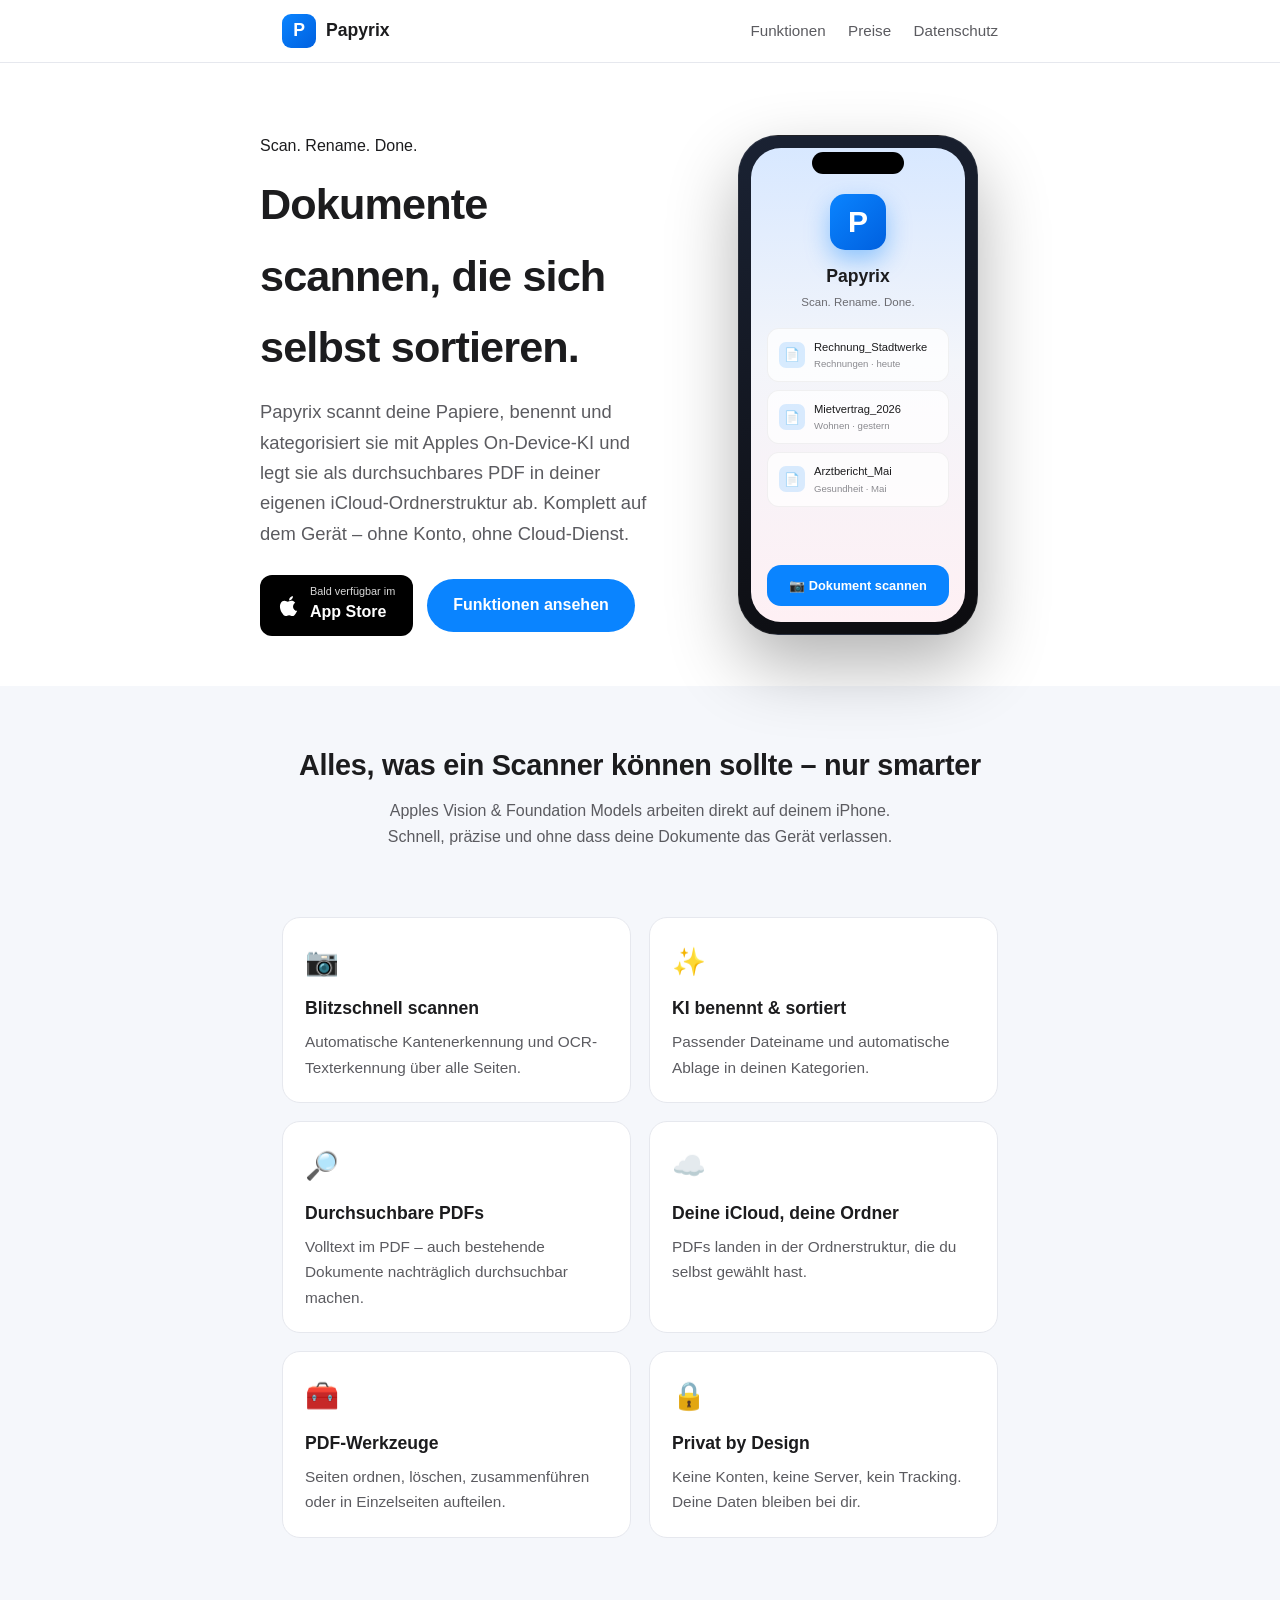
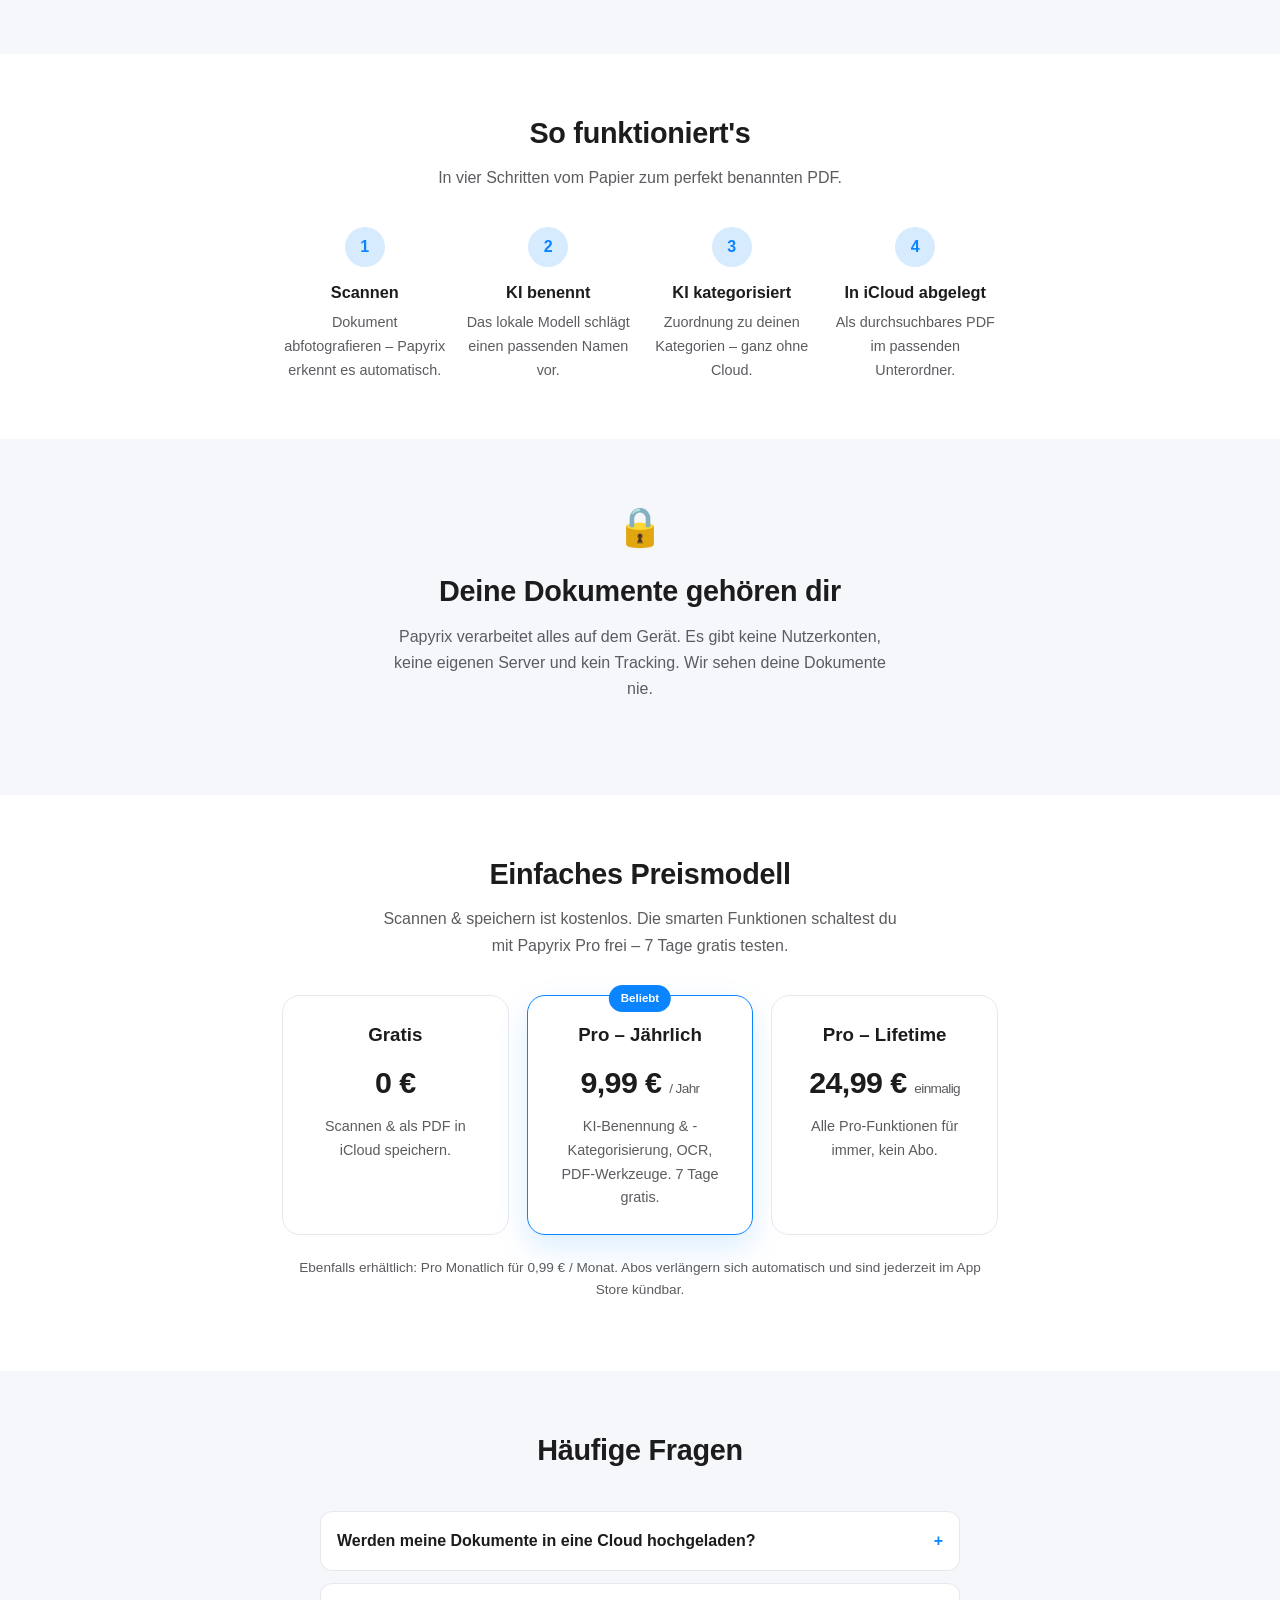
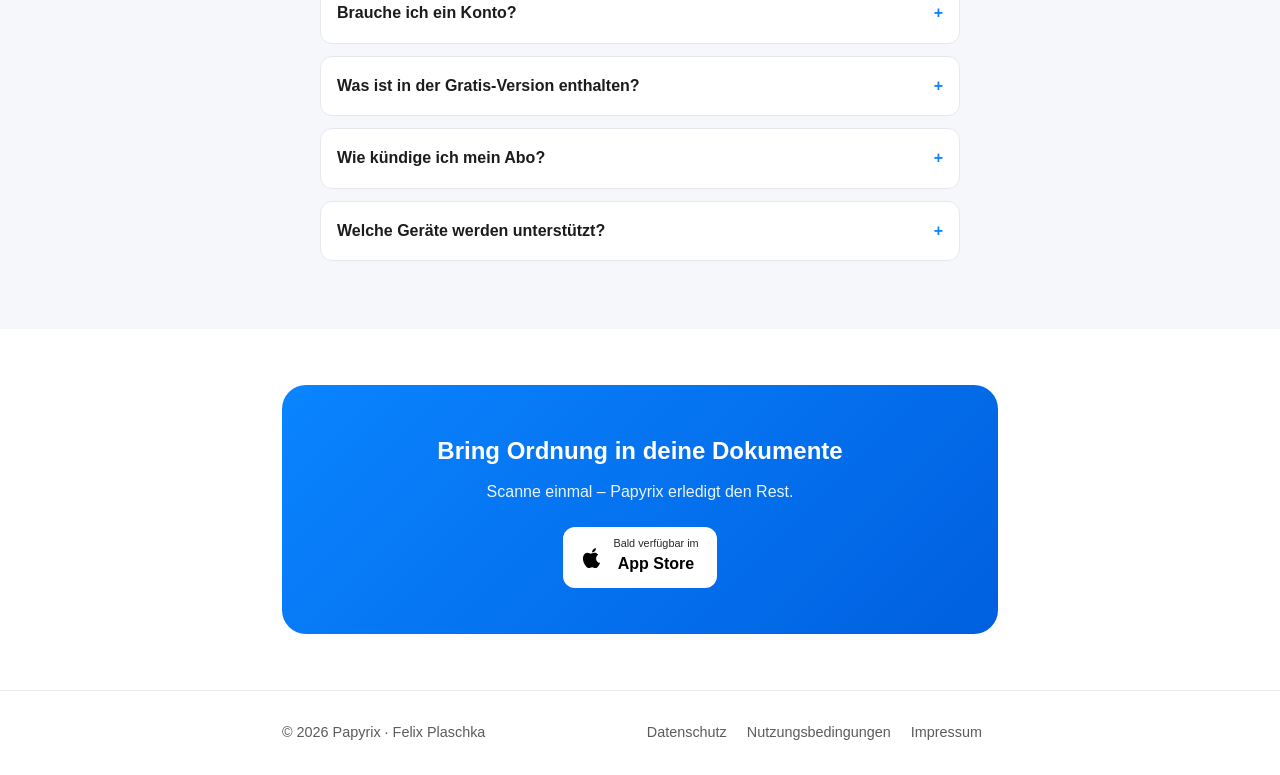
==== index.html @ af7458a2 "Papyrix Website (Landingpage + Recht)" ====
<!DOCTYPE html>
<html lang="de">
<head>
<meta charset="UTF-8">
<meta name="viewport" content="width=device-width, initial-scale=1">
<title>Papyrix – Dokumentenscanner mit lokaler KI</title>
<meta name="description" content="Papyrix scannt Dokumente, benennt und kategorisiert sie mit lokaler KI und legt sie in deiner iCloud-Ordnerstruktur ab. 100 % auf dem Gerät, ohne Cloud-Dienst.">
<meta property="og:title" content="Papyrix – Scan. Rename. Done.">
<meta property="og:description" content="Dokumentenscanner mit lokaler KI. Benennt & kategorisiert automatisch, speichert in deiner iCloud. Privat by Design.">
<meta property="og:type" content="website">
<link rel="stylesheet" href="styles.css">
</head>
<body>
<header class="site">
  <div class="wrap nav">
    <a class="brand" href="index.html"><span class="logo">P</span> Papyrix</a>
    <nav>
      <a class="link" href="#funktionen">Funktionen</a>
      <a class="link" href="#preise">Preise</a>
      <a class="link" href="datenschutz.html">Datenschutz</a>
    </nav>
  </div>
</header>

<main>
  <!-- HERO -->
  <section class="wrap hero-grid">
    <div class="copy">
      <div class="tag">Scan. Rename. Done.</div>
      <h1>Dokumente scannen, die sich selbst sortieren.</h1>
      <p class="lead">Papyrix scannt deine Papiere, benennt und kategorisiert sie mit Apples On-Device-KI und legt sie als durchsuchbares PDF in deiner eigenen iCloud-Ordnerstruktur ab. Komplett auf dem Gerät – ohne Konto, ohne Cloud-Dienst.</p>
      <div class="cta-row">
        <a class="appstore" href="#" aria-label="Im App Store laden">
          <svg viewBox="0 0 24 24" aria-hidden="true"><path d="M16.365 1.43c0 1.14-.42 2.2-1.13 2.99-.77.86-2.02 1.52-3.06 1.44-.13-1.1.42-2.27 1.1-3 .76-.82 2.1-1.43 3.09-1.43zM20.9 17.1c-.5 1.16-.74 1.68-1.39 2.71-.9 1.43-2.18 3.21-3.76 3.22-1.4.01-1.76-.92-3.66-.91-1.9.01-2.3.93-3.7.92-1.58-.01-2.79-1.62-3.7-3.05C1.8 15.92 1.53 11.2 3.1 8.69c.9-1.43 2.32-2.34 3.86-2.36 1.5-.02 2.91 1 3.66 1 .75 0 2.47-1.24 4.16-1.06.71.03 2.7.29 3.98 2.18-.1.07-2.38 1.39-2.35 4.15.03 3.3 2.9 4.4 2.49 4.5z"/></svg>
          <span><small>Bald verfügbar im</small><strong>App Store</strong></span>
        </a>
        <a class="btn" href="#funktionen">Funktionen ansehen</a>
      </div>
    </div>

    <div class="mock">
      <div class="phone">
        <div class="notch"></div>
        <div class="screen">
          <div class="p-logo">P</div>
          <h4>Papyrix</h4>
          <div class="sub">Scan. Rename. Done.</div>
          <div class="doc"><div class="di">📄</div><div class="dt">Rechnung_Stadtwerke<span>Rechnungen · heute</span></div></div>
          <div class="doc"><div class="di">📄</div><div class="dt">Mietvertrag_2026<span>Wohnen · gestern</span></div></div>
          <div class="doc"><div class="di">📄</div><div class="dt">Arztbericht_Mai<span>Gesundheit · Mai</span></div></div>
          <div class="scan-btn">📷  Dokument scannen</div>
        </div>
      </div>
    </div>
  </section>

  <!-- FEATURES -->
  <section id="funktionen" class="section alt">
    <div class="wrap">
      <h2>Alles, was ein Scanner können sollte – nur smarter</h2>
      <p class="sub">Apples Vision &amp; Foundation Models arbeiten direkt auf deinem iPhone. Schnell, präzise und ohne dass deine Dokumente das Gerät verlassen.</p>
      <div class="features">
        <div class="card"><div class="ic">📷</div><h3>Blitzschnell scannen</h3><p>Automatische Kantenerkennung und OCR-Texterkennung über alle Seiten.</p></div>
        <div class="card"><div class="ic">✨</div><h3>KI benennt &amp; sortiert</h3><p>Passender Dateiname und automatische Ablage in deinen Kategorien.</p></div>
        <div class="card"><div class="ic">🔎</div><h3>Durchsuchbare PDFs</h3><p>Volltext im PDF – auch bestehende Dokumente nachträglich durchsuchbar machen.</p></div>
        <div class="card"><div class="ic">☁️</div><h3>Deine iCloud, deine Ordner</h3><p>PDFs landen in der Ordnerstruktur, die du selbst gewählt hast.</p></div>
        <div class="card"><div class="ic">🧰</div><h3>PDF-Werkzeuge</h3><p>Seiten ordnen, löschen, zusammenführen oder in Einzelseiten aufteilen.</p></div>
        <div class="card"><div class="ic">🔒</div><h3>Privat by Design</h3><p>Keine Konten, keine Server, kein Tracking. Deine Daten bleiben bei dir.</p></div>
      </div>
    </div>
  </section>

  <!-- STEPS -->
  <section class="section">
    <div class="wrap">
      <h2>So funktioniert's</h2>
      <p class="sub">In vier Schritten vom Papier zum perfekt benannten PDF.</p>
      <div class="steps">
        <div class="step"><div class="num">1</div><h3>Scannen</h3><p>Dokument abfotografieren – Papyrix erkennt es automatisch.</p></div>
        <div class="step"><div class="num">2</div><h3>KI benennt</h3><p>Das lokale Modell schlägt einen passenden Namen vor.</p></div>
        <div class="step"><div class="num">3</div><h3>KI kategorisiert</h3><p>Zuordnung zu deinen Kategorien – ganz ohne Cloud.</p></div>
        <div class="step"><div class="num">4</div><h3>In iCloud abgelegt</h3><p>Als durchsuchbares PDF im passenden Unterordner.</p></div>
      </div>
    </div>
  </section>

  <!-- PRIVACY -->
  <section class="section alt">
    <div class="wrap privacy-band">
      <div class="lock">🔒</div>
      <h2>Deine Dokumente gehören dir</h2>
      <p class="sub">Papyrix verarbeitet alles auf dem Gerät. Es gibt keine Nutzerkonten, keine eigenen Server und kein Tracking. Wir sehen deine Dokumente nie.</p>
    </div>
  </section>

  <!-- PRICING -->
  <section id="preise" class="section">
    <div class="wrap">
      <h2>Einfaches Preismodell</h2>
      <p class="sub">Scannen &amp; speichern ist kostenlos. Die smarten Funktionen schaltest du mit Papyrix&nbsp;Pro frei – 7 Tage gratis testen.</p>
      <div class="plans">
        <div class="plan">
          <h3>Gratis</h3>
          <div class="price">0&nbsp;€</div>
          <p>Scannen &amp; als PDF in iCloud speichern.</p>
        </div>
        <div class="plan featured">
          <div class="badge">Beliebt</div>
          <h3>Pro – Jährlich</h3>
          <div class="price">9,99&nbsp;€ <small>/ Jahr</small></div>
          <p>KI-Benennung &amp; -Kategorisierung, OCR, PDF-Werkzeuge. 7 Tage gratis.</p>
        </div>
        <div class="plan">
          <h3>Pro – Lifetime</h3>
          <div class="price">24,99&nbsp;€ <small>einmalig</small></div>
          <p>Alle Pro-Funktionen für immer, kein Abo.</p>
        </div>
      </div>
      <p class="pricing-note">Ebenfalls erhältlich: Pro Monatlich für 0,99&nbsp;€ / Monat. Abos verlängern sich automatisch und sind jederzeit im App Store kündbar.</p>
    </div>
  </section>

  <!-- FAQ -->
  <section class="section alt">
    <div class="wrap">
      <h2>Häufige Fragen</h2>
      <p class="sub"></p>
      <div class="faq">
        <details><summary>Werden meine Dokumente in eine Cloud hochgeladen?</summary><p>Nein. Scannen, Texterkennung und KI-Benennung laufen vollständig auf deinem iPhone. Gespeichert wird nur in dem von dir gewählten Ordner – in der Regel deine eigene iCloud Drive.</p></details>
        <details><summary>Brauche ich ein Konto?</summary><p>Nein. Papyrix funktioniert ohne Registrierung und ohne Anmeldung.</p></details>
        <details><summary>Was ist in der Gratis-Version enthalten?</summary><p>Du kannst Dokumente scannen und als PDF in deinem iCloud-Ordner speichern. Die KI-Benennung, Kategorisierung, OCR-Volltextsuche und die PDF-Werkzeuge sind Teil von Papyrix&nbsp;Pro.</p></details>
        <details><summary>Wie kündige ich mein Abo?</summary><p>Über die Abo-Verwaltung deiner Apple-ID in den iOS-Einstellungen bzw. im App Store – jederzeit zum Laufzeitende.</p></details>
        <details><summary>Welche Geräte werden unterstützt?</summary><p>iPhone mit aktueller iOS-Version. Die KI-Funktionen nutzen Apples On-Device-Technologien.</p></details>
      </div>
    </div>
  </section>

  <!-- CTA -->
  <div class="wrap">
    <div class="cta-band">
      <h2>Bring Ordnung in deine Dokumente</h2>
      <p>Scanne einmal – Papyrix erledigt den Rest.</p>
      <a class="appstore" href="#" aria-label="Im App Store laden">
        <svg viewBox="0 0 24 24" aria-hidden="true"><path d="M16.365 1.43c0 1.14-.42 2.2-1.13 2.99-.77.86-2.02 1.52-3.06 1.44-.13-1.1.42-2.27 1.1-3 .76-.82 2.1-1.43 3.09-1.43zM20.9 17.1c-.5 1.16-.74 1.68-1.39 2.71-.9 1.43-2.18 3.21-3.76 3.22-1.4.01-1.76-.92-3.66-.91-1.9.01-2.3.93-3.7.92-1.58-.01-2.79-1.62-3.7-3.05C1.8 15.92 1.53 11.2 3.1 8.69c.9-1.43 2.32-2.34 3.86-2.36 1.5-.02 2.91 1 3.66 1 .75 0 2.47-1.24 4.16-1.06.71.03 2.7.29 3.98 2.18-.1.07-2.38 1.39-2.35 4.15.03 3.3 2.9 4.4 2.49 4.5z"/></svg>
        <span><small>Bald verfügbar im</small><strong>App Store</strong></span>
      </a>
    </div>
  </div>
</main>

<footer class="site">
  <div class="wrap row">
    <span>© <span id="year"></span> Papyrix · Felix Plaschka</span>
    <span>
      <a href="datenschutz.html">Datenschutz</a>
      <a href="nutzungsbedingungen.html">Nutzungsbedingungen</a>
      <a href="impressum.html">Impressum</a>
    </span>
  </div>
</footer>
<script>document.getElementById('year').textContent = new Date().getFullYear();</script>
</body>
</html>
---- styles.css ----
:root {
  --accent: #0A84FF;
  --accent-dark: #0060df;
  --bg: #ffffff;
  --bg-soft: #f5f7fb;
  --text: #1c1c1e;
  --text-soft: #5b5b60;
  --card: #ffffff;
  --border: #e6e8ee;
  --radius: 18px;
  --maxw: 760px;
}

@media (prefers-color-scheme: dark) {
  :root {
    --bg: #0c0c0f;
    --bg-soft: #15151a;
    --text: #f2f2f7;
    --text-soft: #a1a1aa;
    --card: #17171c;
    --border: #2a2a31;
  }
}

* { box-sizing: border-box; }

html { scroll-behavior: smooth; }

body {
  margin: 0;
  font-family: -apple-system, BlinkMacSystemFont, "Segoe UI", Roboto, Helvetica, Arial, sans-serif;
  color: var(--text);
  background: var(--bg);
  line-height: 1.65;
  -webkit-font-smoothing: antialiased;
}

a { color: var(--accent); text-decoration: none; }
a:hover { text-decoration: underline; }

.wrap { max-width: var(--maxw); margin: 0 auto; padding: 0 22px; }

/* Header */
header.site {
  position: sticky; top: 0; z-index: 10;
  backdrop-filter: saturate(180%) blur(14px);
  background: color-mix(in srgb, var(--bg) 80%, transparent);
  border-bottom: 1px solid var(--border);
}
.nav { display: flex; align-items: center; justify-content: space-between; height: 62px; }
.brand { display: flex; align-items: center; gap: 10px; font-weight: 700; font-size: 1.1rem; color: var(--text); }
.logo {
  width: 34px; height: 34px; border-radius: 9px;
  background: linear-gradient(135deg, var(--accent), var(--accent-dark));
  display: grid; place-items: center; color: #fff; font-weight: 800;
}
.nav a.link { color: var(--text-soft); margin-left: 18px; font-size: .95rem; }

/* Hero */
.hero { text-align: center; padding: 86px 0 56px; }
.hero .logo-lg {
  width: 96px; height: 96px; border-radius: 24px; margin: 0 auto 26px;
  background: linear-gradient(135deg, var(--accent), var(--accent-dark));
  display: grid; place-items: center; color: #fff; font-weight: 800; font-size: 52px;
  box-shadow: 0 18px 40px rgba(10,132,255,.35);
}
.hero h1 { font-size: 2.6rem; margin: 0 0 12px; letter-spacing: -.02em; }
.hero .tag { color: var(--accent); font-weight: 600; letter-spacing: .04em; text-transform: uppercase; font-size: .85rem; }
.hero p.lead { color: var(--text-soft); font-size: 1.18rem; max-width: 560px; margin: 14px auto 30px; }

.btn {
  display: inline-block; background: var(--accent); color: #fff;
  padding: 13px 26px; border-radius: 999px; font-weight: 600;
}
.btn:hover { background: var(--accent-dark); text-decoration: none; }

/* Features */
.features { display: grid; grid-template-columns: 1fr 1fr; gap: 18px; padding: 30px 0 60px; }
@media (max-width: 620px){ .features { grid-template-columns: 1fr; } }
.card {
  background: var(--card); border: 1px solid var(--border); border-radius: var(--radius);
  padding: 22px;
}
.card .ic { font-size: 1.7rem; }
.card h3 { margin: 10px 0 6px; font-size: 1.1rem; }
.card p { margin: 0; color: var(--text-soft); font-size: .96rem; }

/* Legal pages */
.legal { padding: 40px 0 80px; }
.legal h1 { font-size: 2rem; margin-bottom: 4px; }
.legal .updated { color: var(--text-soft); font-size: .9rem; margin-bottom: 30px; }
.legal h2 { font-size: 1.25rem; margin-top: 34px; }
.legal h3 { font-size: 1.05rem; margin-top: 22px; }
.legal p, .legal li { color: var(--text); }
.legal ul { padding-left: 20px; }
.notice {
  background: var(--bg-soft); border: 1px solid var(--border);
  border-radius: 12px; padding: 14px 16px; font-size: .92rem; color: var(--text-soft);
}

/* Hero layout with mockup */
.hero-grid { display: grid; grid-template-columns: 1.1fr .9fr; gap: 40px; align-items: center; padding: 70px 0 50px; }
.hero-grid .copy { text-align: left; }
.hero-grid h1 { font-size: 2.7rem; margin: 10px 0 14px; letter-spacing: -.02em; }
.hero-grid p.lead { color: var(--text-soft); font-size: 1.15rem; margin: 0 0 26px; }
.cta-row { display: flex; flex-wrap: wrap; gap: 14px; align-items: center; }
@media (max-width: 760px){
  .hero-grid { grid-template-columns: 1fr; text-align: center; padding: 56px 0 30px; }
  .hero-grid .copy { text-align: center; }
  .cta-row { justify-content: center; }
}

/* App Store badge button */
.appstore {
  display: inline-flex; align-items: center; gap: 10px;
  background: #000; color: #fff; padding: 11px 18px; border-radius: 12px; font-weight: 600;
}
.appstore:hover { text-decoration: none; opacity: .9; }
.appstore svg { width: 22px; height: 22px; fill: #fff; }
.appstore small { display: block; font-size: .68rem; font-weight: 400; opacity: .85; line-height: 1; margin-bottom: 2px; }

/* Phone mockup */
.phone {
  width: 240px; height: 500px; margin: 0 auto; border-radius: 40px;
  background: linear-gradient(160deg, #1a2233, #0c0c0f);
  padding: 12px; box-shadow: 0 30px 70px rgba(0,0,0,.30);
  position: relative; border: 1px solid rgba(255,255,255,.08);
}
.phone .notch { position: absolute; top: 16px; left: 50%; transform: translateX(-50%); width: 92px; height: 22px; background: #000; border-radius: 12px; }
.phone .screen {
  width: 100%; height: 100%; border-radius: 30px; overflow: hidden;
  background: linear-gradient(180deg, #d8e8ff 0%, #f3f5fa 45%, #fef0f4 100%);
  display: flex; flex-direction: column; align-items: center; padding: 46px 16px 16px;
}
.phone .p-logo { width: 56px; height: 56px; border-radius: 15px; background: linear-gradient(135deg, var(--accent), var(--accent-dark)); display: grid; place-items: center; color: #fff; font-weight: 800; font-size: 30px; box-shadow: 0 10px 24px rgba(10,132,255,.4); }
.phone h4 { margin: 12px 0 2px; color: #1c1c1e; font-size: 1.1rem; }
.phone .sub { color: #6b6b70; font-size: .72rem; margin-bottom: 16px; }
.phone .doc { width: 100%; background: rgba(255,255,255,.75); border: 1px solid rgba(0,0,0,.05); border-radius: 12px; padding: 9px 11px; margin-bottom: 8px; display: flex; align-items: center; gap: 9px; }
.phone .doc .di { width: 26px; height: 26px; border-radius: 7px; background: rgba(10,132,255,.15); display: grid; place-items: center; font-size: .8rem; }
.phone .doc .dt { font-size: .7rem; color: #1c1c1e; }
.phone .doc .dt span { display: block; color: #8a8a8f; font-size: .6rem; }
.phone .scan-btn { margin-top: auto; width: 100%; background: var(--accent); color: #fff; text-align: center; padding: 10px; border-radius: 14px; font-size: .8rem; font-weight: 600; }

/* Section helpers */
.section { padding: 56px 0; }
.section.alt { background: var(--bg-soft); }
.section h2 { font-size: 1.8rem; text-align: center; margin: 0 0 8px; letter-spacing: -.01em; }
.section .sub { text-align: center; color: var(--text-soft); max-width: 520px; margin: 0 auto 36px; }

/* Steps */
.steps { display: grid; grid-template-columns: repeat(4, 1fr); gap: 18px; }
@media (max-width: 720px){ .steps { grid-template-columns: 1fr 1fr; } }
.step { text-align: center; }
.step .num { width: 40px; height: 40px; margin: 0 auto 12px; border-radius: 50%; background: color-mix(in srgb, var(--accent) 16%, transparent); color: var(--accent); display: grid; place-items: center; font-weight: 700; }
.step h3 { font-size: 1.02rem; margin: 0 0 5px; }
.step p { font-size: .9rem; color: var(--text-soft); margin: 0; }

/* Privacy band */
.privacy-band { text-align: center; }
.privacy-band .lock { font-size: 2.4rem; }
.privacy-band h2 { margin-top: 10px; }

/* Pricing */
.plans { display: grid; grid-template-columns: repeat(3, 1fr); gap: 18px; max-width: 760px; margin: 0 auto; }
@media (max-width: 720px){ .plans { grid-template-columns: 1fr; } }
.plan { background: var(--card); border: 1px solid var(--border); border-radius: var(--radius); padding: 24px; text-align: center; position: relative; }
.plan.featured { border-color: var(--accent); box-shadow: 0 12px 30px rgba(10,132,255,.15); }
.plan .badge { position: absolute; top: -11px; left: 50%; transform: translateX(-50%); background: var(--accent); color: #fff; font-size: .72rem; font-weight: 700; padding: 4px 12px; border-radius: 999px; }
.plan h3 { margin: 0 0 6px; }
.plan .price { font-size: 1.9rem; font-weight: 800; letter-spacing: -.02em; }
.plan .price small { font-size: .85rem; font-weight: 500; color: var(--text-soft); }
.plan p { color: var(--text-soft); font-size: .9rem; margin: 8px 0 0; }
.pricing-note { text-align: center; color: var(--text-soft); font-size: .85rem; margin-top: 22px; }

/* FAQ */
.faq { max-width: 640px; margin: 0 auto; }
.faq details { border: 1px solid var(--border); border-radius: 12px; padding: 4px 16px; margin-bottom: 12px; background: var(--card); }
.faq summary { cursor: pointer; font-weight: 600; padding: 12px 0; list-style: none; }
.faq summary::-webkit-details-marker { display: none; }
.faq summary::after { content: "+"; float: right; color: var(--accent); font-weight: 700; }
.faq details[open] summary::after { content: "–"; }
.faq p { color: var(--text-soft); margin: 0 0 14px; }

/* CTA band */
.cta-band { text-align: center; background: linear-gradient(135deg, var(--accent), var(--accent-dark)); color: #fff; border-radius: 24px; padding: 46px 24px; margin: 56px 0; }
.cta-band h2 { color: #fff; margin: 0 0 8px; }
.cta-band p { opacity: .92; margin: 0 0 22px; }
.cta-band .appstore { background: #fff; color: #000; }
.cta-band .appstore svg { fill: #000; }

/* Footer */
footer.site { border-top: 1px solid var(--border); padding: 30px 0; color: var(--text-soft); font-size: .9rem; }
footer.site .row { display: flex; flex-wrap: wrap; gap: 16px; justify-content: space-between; align-items: center; }
footer.site a { color: var(--text-soft); margin-right: 16px; }
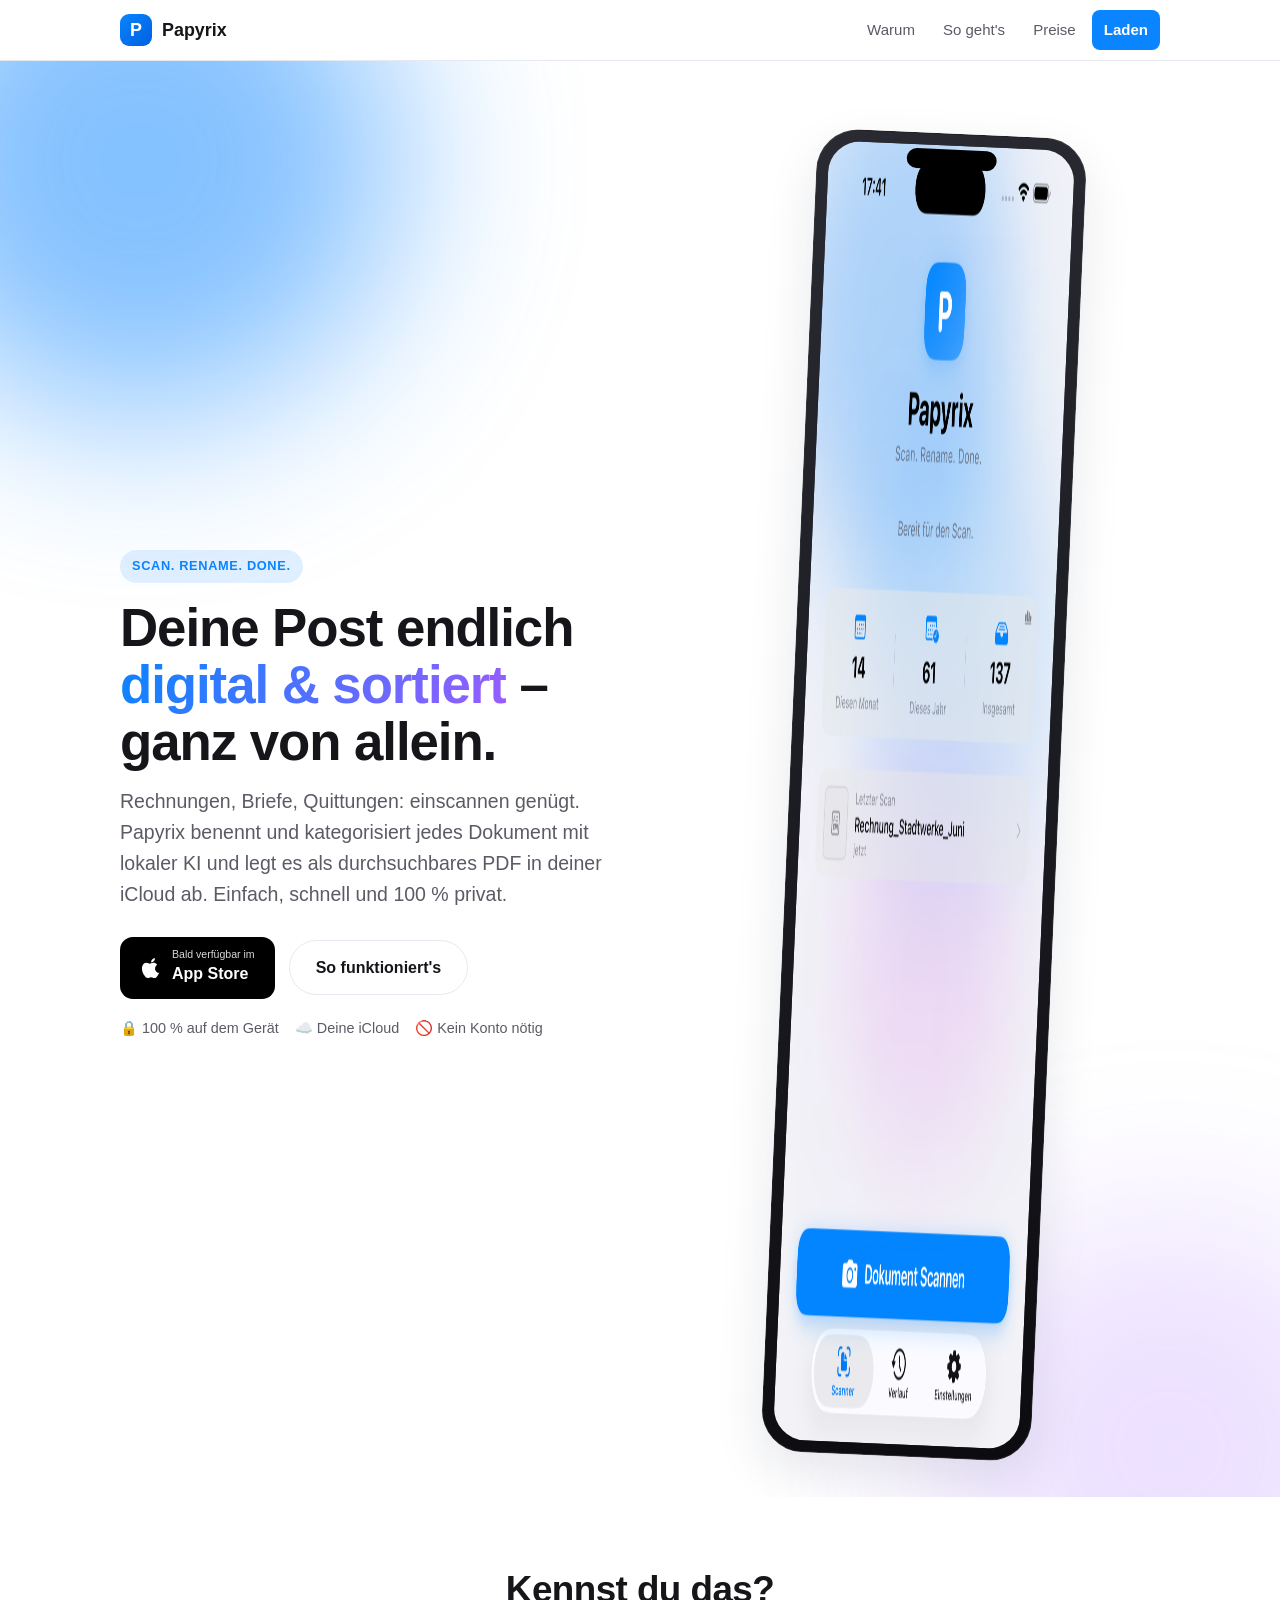
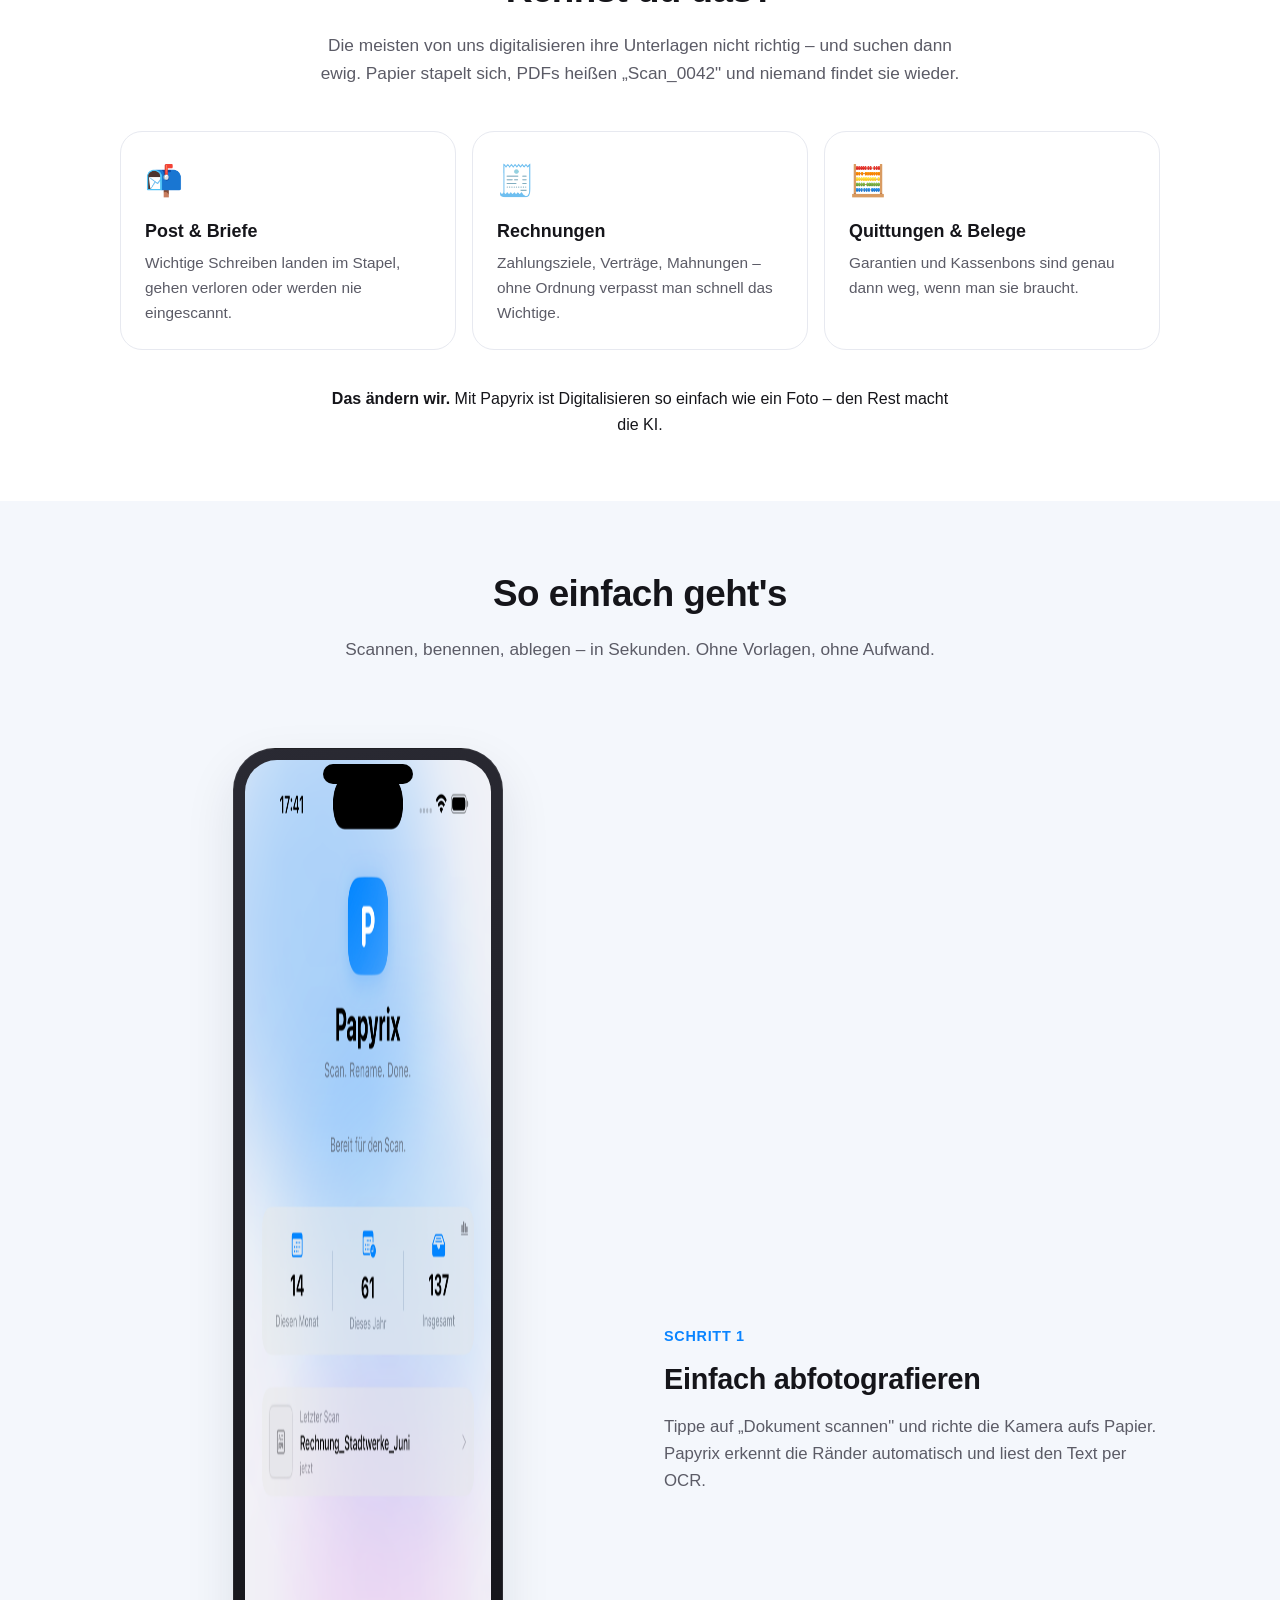
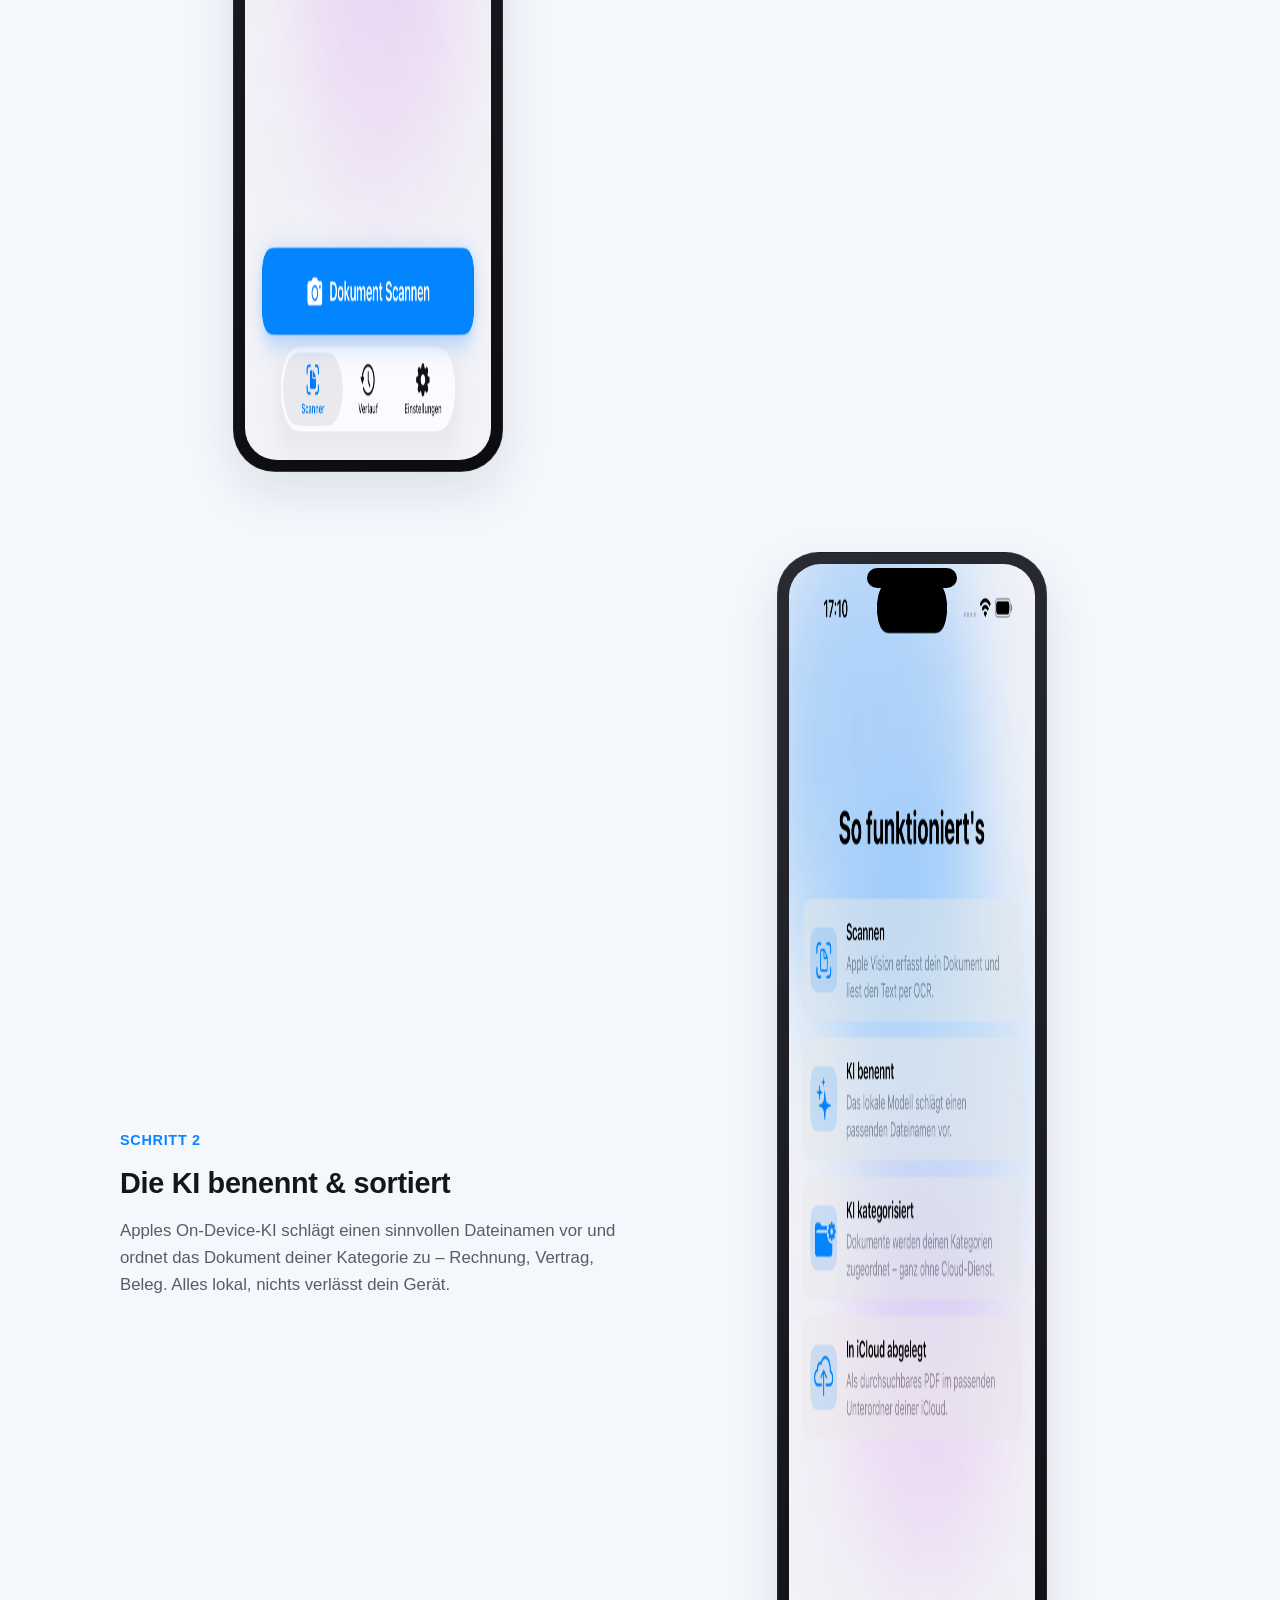
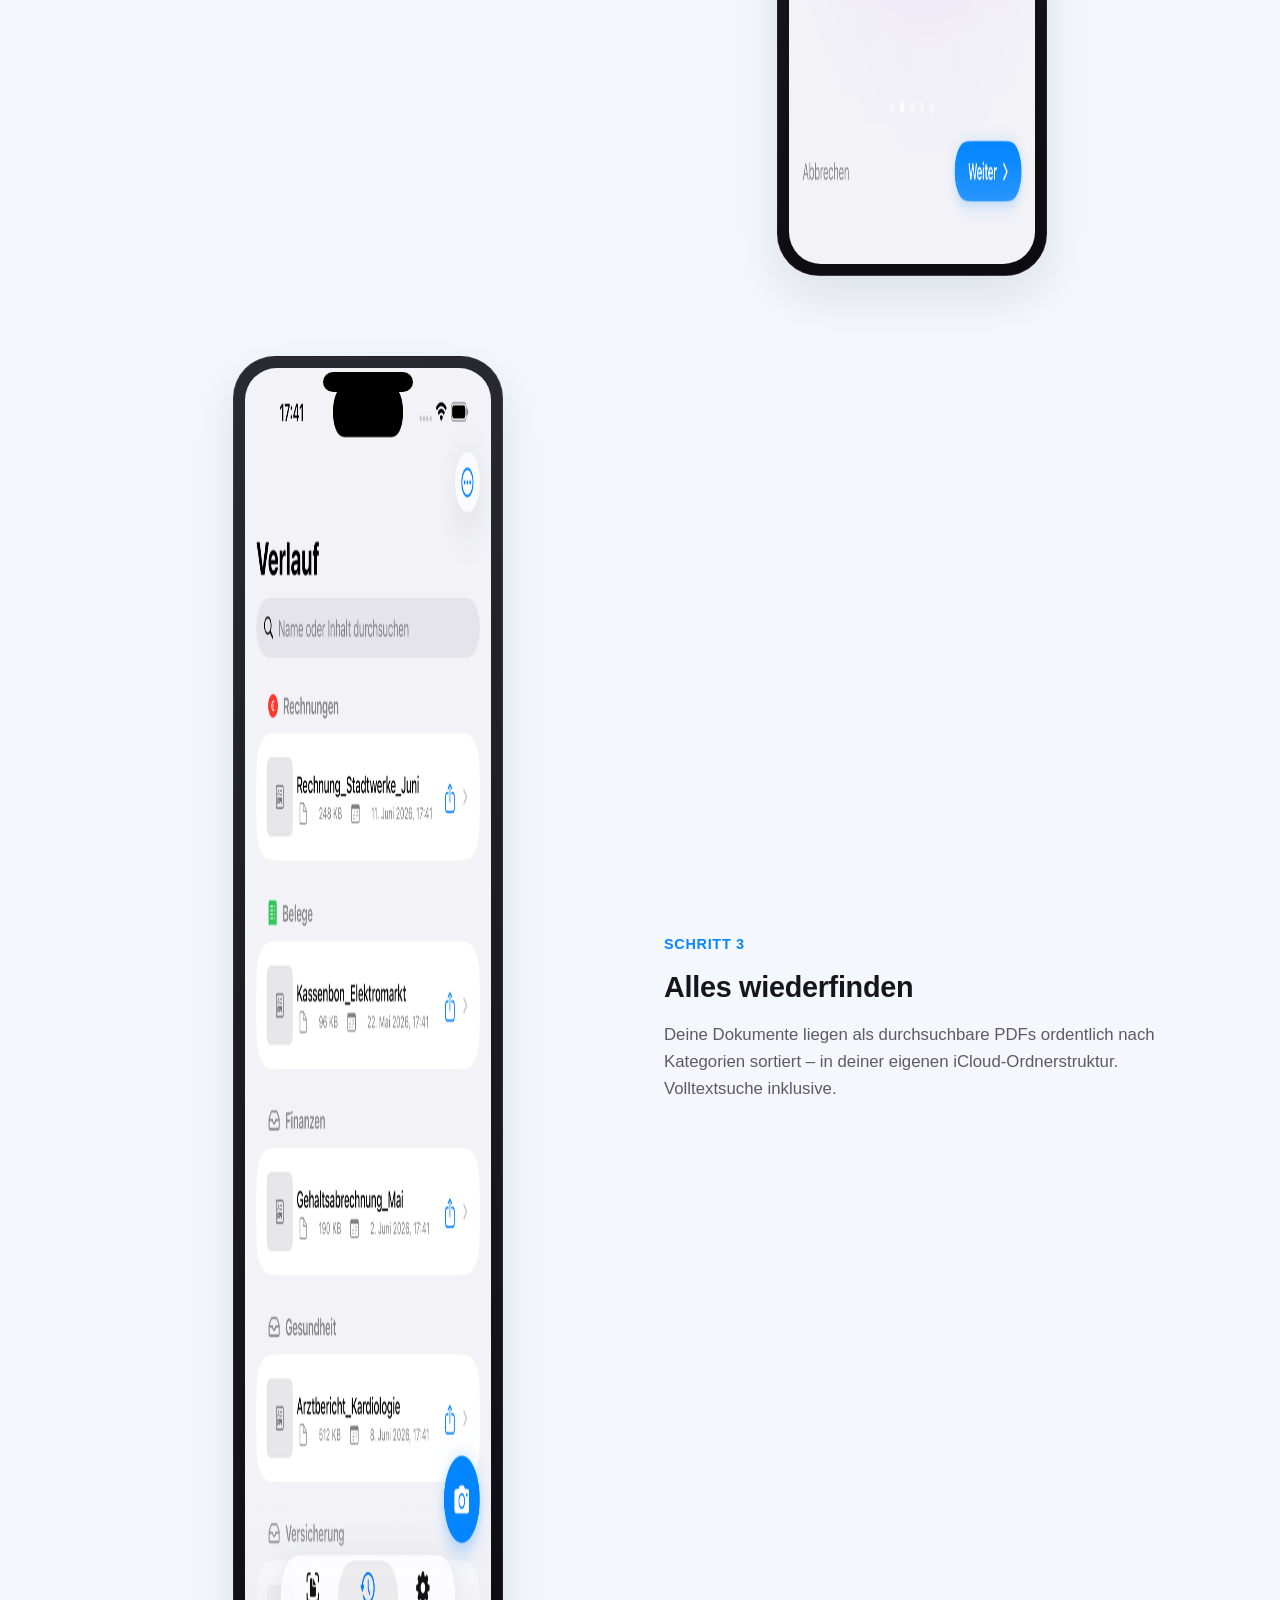
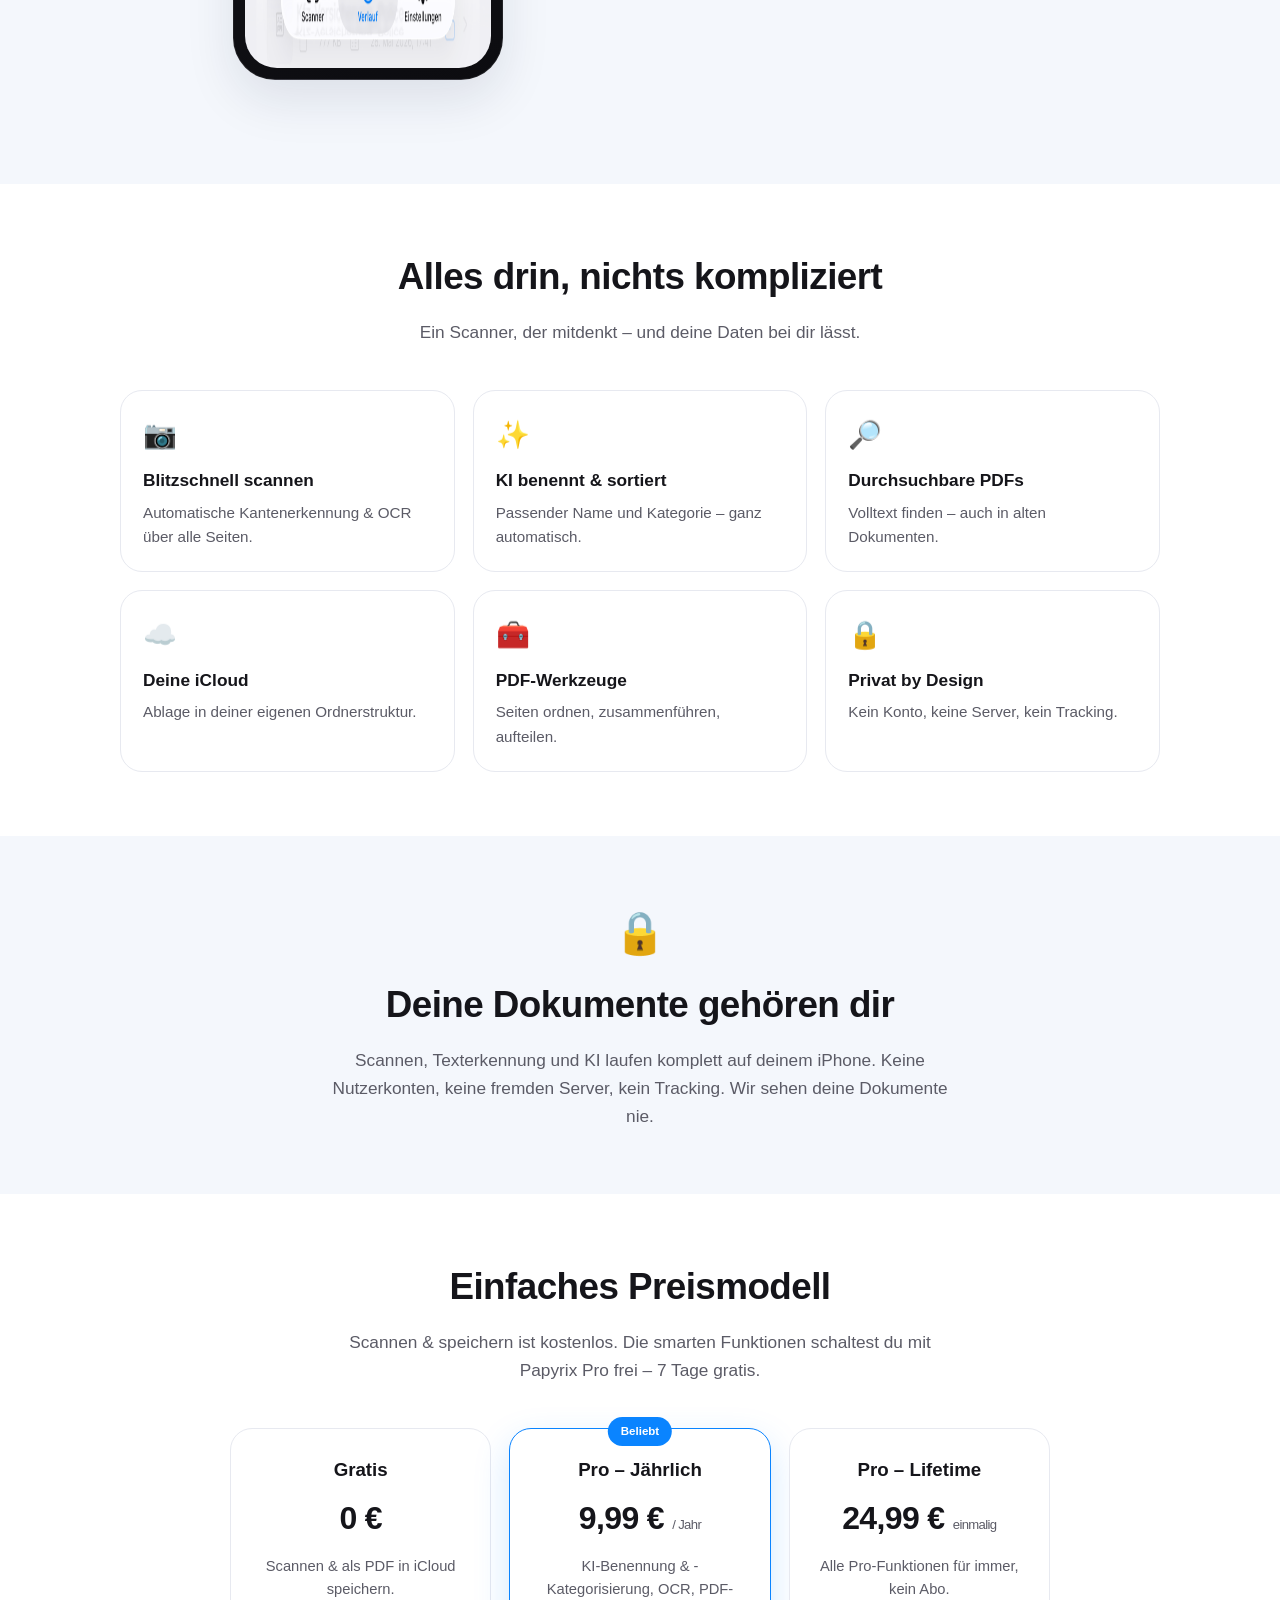
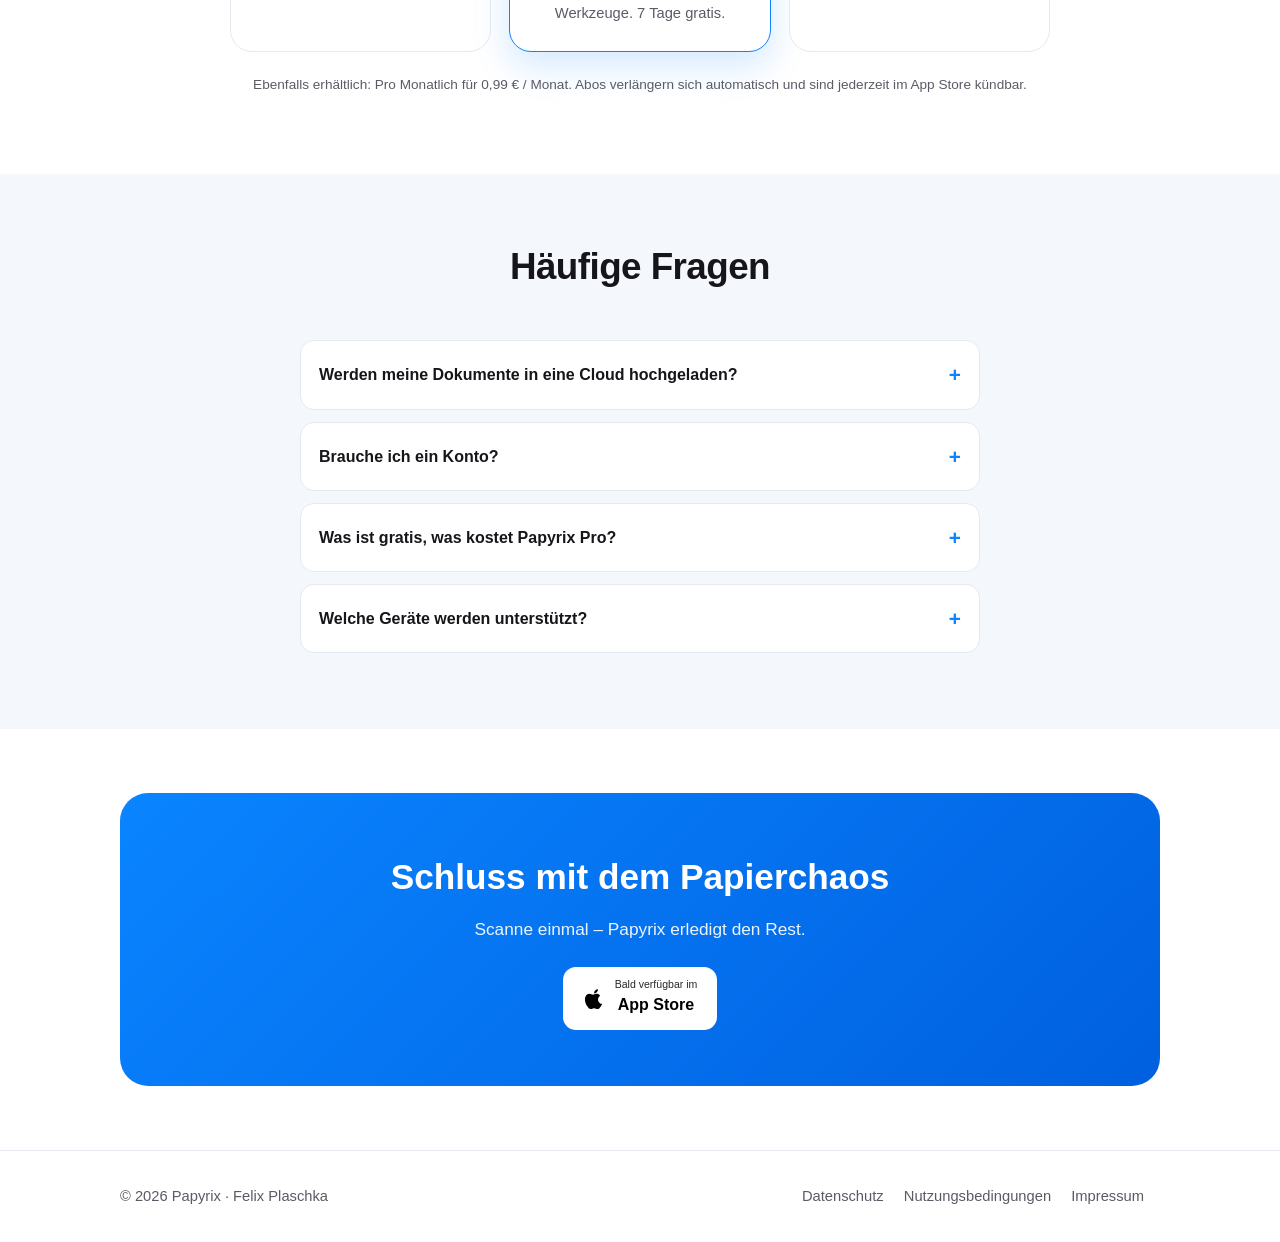
==== commit 3f8c0d93: "Redesign Landingpage: Problem-Story + echte Screenshots, mobil-optimiert" ====
--- a/index.html
+++ b/index.html
@@ -3,11 +3,12 @@
 <head>
 <meta charset="UTF-8">
 <meta name="viewport" content="width=device-width, initial-scale=1">
-<title>Papyrix – Dokumentenscanner mit lokaler KI</title>
-<meta name="description" content="Papyrix scannt Dokumente, benennt und kategorisiert sie mit lokaler KI und legt sie in deiner iCloud-Ordnerstruktur ab. 100 % auf dem Gerät, ohne Cloud-Dienst.">
+<title>Papyrix – Post, Rechnungen & Belege endlich digital & sortiert</title>
+<meta name="description" content="Papyrix scannt deine Post, Rechnungen und Quittungen, benennt und sortiert sie automatisch mit lokaler KI und legt sie in deiner iCloud ab. Einfach, schnell, privat.">
 <meta property="og:title" content="Papyrix – Scan. Rename. Done.">
-<meta property="og:description" content="Dokumentenscanner mit lokaler KI. Benennt & kategorisiert automatisch, speichert in deiner iCloud. Privat by Design.">
+<meta property="og:description" content="Post, Rechnungen, Quittungen endlich digital & wiederfindbar. Lokale KI benennt & sortiert automatisch. 100 % auf dem Gerät.">
 <meta property="og:type" content="website">
+<meta name="theme-color" content="#0A84FF">
 <link rel="stylesheet" href="styles.css">
 </head>
 <body>
@@ -15,102 +16,145 @@
   <div class="wrap nav">
     <a class="brand" href="index.html"><span class="logo">P</span> Papyrix</a>
     <nav>
-      <a class="link" href="#funktionen">Funktionen</a>
+      <a class="link" href="#problem">Warum</a>
+      <a class="link" href="#so">So geht's</a>
       <a class="link" href="#preise">Preise</a>
-      <a class="link" href="datenschutz.html">Datenschutz</a>
+      <a class="link cta" href="#download">Laden</a>
     </nav>
   </div>
 </header>
 
 <main>
   <!-- HERO -->
-  <section class="wrap hero-grid">
-    <div class="copy">
-      <div class="tag">Scan. Rename. Done.</div>
-      <h1>Dokumente scannen, die sich selbst sortieren.</h1>
-      <p class="lead">Papyrix scannt deine Papiere, benennt und kategorisiert sie mit Apples On-Device-KI und legt sie als durchsuchbares PDF in deiner eigenen iCloud-Ordnerstruktur ab. Komplett auf dem Gerät – ohne Konto, ohne Cloud-Dienst.</p>
-      <div class="cta-row">
-        <a class="appstore" href="#" aria-label="Im App Store laden">
-          <svg viewBox="0 0 24 24" aria-hidden="true"><path d="M16.365 1.43c0 1.14-.42 2.2-1.13 2.99-.77.86-2.02 1.52-3.06 1.44-.13-1.1.42-2.27 1.1-3 .76-.82 2.1-1.43 3.09-1.43zM20.9 17.1c-.5 1.16-.74 1.68-1.39 2.71-.9 1.43-2.18 3.21-3.76 3.22-1.4.01-1.76-.92-3.66-.91-1.9.01-2.3.93-3.7.92-1.58-.01-2.79-1.62-3.7-3.05C1.8 15.92 1.53 11.2 3.1 8.69c.9-1.43 2.32-2.34 3.86-2.36 1.5-.02 2.91 1 3.66 1 .75 0 2.47-1.24 4.16-1.06.71.03 2.7.29 3.98 2.18-.1.07-2.38 1.39-2.35 4.15.03 3.3 2.9 4.4 2.49 4.5z"/></svg>
-          <span><small>Bald verfügbar im</small><strong>App Store</strong></span>
-        </a>
-        <a class="btn" href="#funktionen">Funktionen ansehen</a>
-      </div>
-    </div>
-
-    <div class="mock">
-      <div class="phone">
-        <div class="notch"></div>
-        <div class="screen">
-          <div class="p-logo">P</div>
-          <h4>Papyrix</h4>
-          <div class="sub">Scan. Rename. Done.</div>
-          <div class="doc"><div class="di">📄</div><div class="dt">Rechnung_Stadtwerke<span>Rechnungen · heute</span></div></div>
-          <div class="doc"><div class="di">📄</div><div class="dt">Mietvertrag_2026<span>Wohnen · gestern</span></div></div>
-          <div class="doc"><div class="di">📄</div><div class="dt">Arztbericht_Mai<span>Gesundheit · Mai</span></div></div>
-          <div class="scan-btn">📷  Dokument scannen</div>
-        </div>
+  <section class="hero">
+    <div class="wrap hero-grid">
+      <div class="copy">
+        <span class="eyebrow">Scan. Rename. Done.</span>
+        <h1>Deine Post endlich <span class="grad">digital & sortiert</span> – ganz von allein.</h1>
+        <p class="lead">Rechnungen, Briefe, Quittungen: einscannen genügt. Papyrix benennt und kategorisiert jedes Dokument mit lokaler KI und legt es als durchsuchbares PDF in deiner iCloud ab. Einfach, schnell und 100 % privat.</p>
+        <div class="cta-row" id="download">
+          <a class="appstore" href="#" aria-label="Im App Store laden">
+            <svg viewBox="0 0 24 24" aria-hidden="true"><path d="M16.365 1.43c0 1.14-.42 2.2-1.13 2.99-.77.86-2.02 1.52-3.06 1.44-.13-1.1.42-2.27 1.1-3 .76-.82 2.1-1.43 3.09-1.43zM20.9 17.1c-.5 1.16-.74 1.68-1.39 2.71-.9 1.43-2.18 3.21-3.76 3.22-1.4.01-1.76-.92-3.66-.91-1.9.01-2.3.93-3.7.92-1.58-.01-2.79-1.62-3.7-3.05C1.8 15.92 1.53 11.2 3.1 8.69c.9-1.43 2.32-2.34 3.86-2.36 1.5-.02 2.91 1 3.66 1 .75 0 2.47-1.24 4.16-1.06.71.03 2.7.29 3.98 2.18-.1.07-2.38 1.39-2.35 4.15.03 3.3 2.9 4.4 2.49 4.5z"/></svg>
+            <span><small>Bald verfügbar im</small><strong>App Store</strong></span>
+          </a>
+          <a class="btn ghost" href="#so">So funktioniert's</a>
+        </div>
+        <div class="trust">
+          <span>🔒 100 % auf dem Gerät</span>
+          <span>☁️ Deine iCloud</span>
+          <span>🚫 Kein Konto nötig</span>
+        </div>
+      </div>
+      <div class="mock">
+        <div class="device tilt">
+          <img src="assets/06-startseite.png" alt="Papyrix Startseite mit Statistik und letztem Scan" loading="eager" width="600" height="1300">
+        </div>
+      </div>
+    </div>
+  </section>
+
+  <!-- PROBLEM -->
+  <section id="problem" class="section">
+    <div class="wrap">
+      <div class="section-head reveal">
+        <h2>Kennst du das?</h2>
+        <p>Die meisten von uns digitalisieren ihre Unterlagen nicht richtig – und suchen dann ewig. Papier stapelt sich, PDFs heißen „Scan_0042" und niemand findet sie wieder.</p>
+      </div>
+      <div class="problem-cards">
+        <div class="pcard reveal"><div class="emoji">📬</div><h3>Post & Briefe</h3><p>Wichtige Schreiben landen im Stapel, gehen verloren oder werden nie eingescannt.</p></div>
+        <div class="pcard reveal"><div class="emoji">🧾</div><h3>Rechnungen</h3><p>Zahlungsziele, Verträge, Mahnungen – ohne Ordnung verpasst man schnell das Wichtige.</p></div>
+        <div class="pcard reveal"><div class="emoji">🧮</div><h3>Quittungen & Belege</h3><p>Garantien und Kassenbons sind genau dann weg, wenn man sie braucht.</p></div>
+      </div>
+      <p class="section-head reveal" style="margin-top:36px;margin-bottom:0;"><strong>Das ändern wir.</strong> Mit Papyrix ist Digitalisieren so einfach wie ein Foto – den Rest macht die KI.</p>
+    </div>
+  </section>
+
+  <!-- SO GEHT'S (alternating with screenshots) -->
+  <section id="so" class="section soft">
+    <div class="wrap">
+      <div class="section-head reveal">
+        <h2>So einfach geht's</h2>
+        <p>Scannen, benennen, ablegen – in Sekunden. Ohne Vorlagen, ohne Aufwand.</p>
+      </div>
+
+      <div class="feature-row reveal">
+        <div class="copy">
+          <div class="step-no">Schritt 1</div>
+          <h3>Einfach abfotografieren</h3>
+          <p>Tippe auf „Dokument scannen" und richte die Kamera aufs Papier. Papyrix erkennt die Ränder automatisch und liest den Text per OCR.</p>
+        </div>
+        <div class="shot"><div class="device"><img src="assets/06-startseite.png" alt="Scannen in Papyrix" loading="lazy" width="600" height="1300"></div></div>
+      </div>
+
+      <div class="feature-row reveal">
+        <div class="copy">
+          <div class="step-no">Schritt 2</div>
+          <h3>Die KI benennt & sortiert</h3>
+          <p>Apples On-Device-KI schlägt einen sinnvollen Dateinamen vor und ordnet das Dokument deiner Kategorie zu – Rechnung, Vertrag, Beleg. Alles lokal, nichts verlässt dein Gerät.</p>
+        </div>
+        <div class="shot"><div class="device"><img src="assets/02-funktionen.png" alt="KI benennt und kategorisiert" loading="lazy" width="600" height="1300"></div></div>
+      </div>
+
+      <div class="feature-row reveal">
+        <div class="copy">
+          <div class="step-no">Schritt 3</div>
+          <h3>Alles wiederfinden</h3>
+          <p>Deine Dokumente liegen als durchsuchbare PDFs ordentlich nach Kategorien sortiert – in deiner eigenen iCloud-Ordnerstruktur. Volltextsuche inklusive.</p>
+        </div>
+        <div class="shot"><div class="device"><img src="assets/07-verlauf.png" alt="Verlauf nach Kategorien sortiert" loading="lazy" width="600" height="1300"></div></div>
       </div>
     </div>
   </section>
 
   <!-- FEATURES -->
-  <section id="funktionen" class="section alt">
-    <div class="wrap">
-      <h2>Alles, was ein Scanner können sollte – nur smarter</h2>
-      <p class="sub">Apples Vision &amp; Foundation Models arbeiten direkt auf deinem iPhone. Schnell, präzise und ohne dass deine Dokumente das Gerät verlassen.</p>
+  <section class="section">
+    <div class="wrap">
+      <div class="section-head reveal">
+        <h2>Alles drin, nichts kompliziert</h2>
+        <p>Ein Scanner, der mitdenkt – und deine Daten bei dir lässt.</p>
+      </div>
       <div class="features">
-        <div class="card"><div class="ic">📷</div><h3>Blitzschnell scannen</h3><p>Automatische Kantenerkennung und OCR-Texterkennung über alle Seiten.</p></div>
-        <div class="card"><div class="ic">✨</div><h3>KI benennt &amp; sortiert</h3><p>Passender Dateiname und automatische Ablage in deinen Kategorien.</p></div>
-        <div class="card"><div class="ic">🔎</div><h3>Durchsuchbare PDFs</h3><p>Volltext im PDF – auch bestehende Dokumente nachträglich durchsuchbar machen.</p></div>
-        <div class="card"><div class="ic">☁️</div><h3>Deine iCloud, deine Ordner</h3><p>PDFs landen in der Ordnerstruktur, die du selbst gewählt hast.</p></div>
-        <div class="card"><div class="ic">🧰</div><h3>PDF-Werkzeuge</h3><p>Seiten ordnen, löschen, zusammenführen oder in Einzelseiten aufteilen.</p></div>
-        <div class="card"><div class="ic">🔒</div><h3>Privat by Design</h3><p>Keine Konten, keine Server, kein Tracking. Deine Daten bleiben bei dir.</p></div>
-      </div>
-    </div>
-  </section>
-
-  <!-- STEPS -->
-  <section class="section">
-    <div class="wrap">
-      <h2>So funktioniert's</h2>
-      <p class="sub">In vier Schritten vom Papier zum perfekt benannten PDF.</p>
-      <div class="steps">
-        <div class="step"><div class="num">1</div><h3>Scannen</h3><p>Dokument abfotografieren – Papyrix erkennt es automatisch.</p></div>
-        <div class="step"><div class="num">2</div><h3>KI benennt</h3><p>Das lokale Modell schlägt einen passenden Namen vor.</p></div>
-        <div class="step"><div class="num">3</div><h3>KI kategorisiert</h3><p>Zuordnung zu deinen Kategorien – ganz ohne Cloud.</p></div>
-        <div class="step"><div class="num">4</div><h3>In iCloud abgelegt</h3><p>Als durchsuchbares PDF im passenden Unterordner.</p></div>
+        <div class="card reveal"><div class="ic">📷</div><h3>Blitzschnell scannen</h3><p>Automatische Kantenerkennung & OCR über alle Seiten.</p></div>
+        <div class="card reveal"><div class="ic">✨</div><h3>KI benennt & sortiert</h3><p>Passender Name und Kategorie – ganz automatisch.</p></div>
+        <div class="card reveal"><div class="ic">🔎</div><h3>Durchsuchbare PDFs</h3><p>Volltext finden – auch in alten Dokumenten.</p></div>
+        <div class="card reveal"><div class="ic">☁️</div><h3>Deine iCloud</h3><p>Ablage in deiner eigenen Ordnerstruktur.</p></div>
+        <div class="card reveal"><div class="ic">🧰</div><h3>PDF-Werkzeuge</h3><p>Seiten ordnen, zusammenführen, aufteilen.</p></div>
+        <div class="card reveal"><div class="ic">🔒</div><h3>Privat by Design</h3><p>Kein Konto, keine Server, kein Tracking.</p></div>
       </div>
     </div>
   </section>
 
   <!-- PRIVACY -->
-  <section class="section alt">
-    <div class="wrap privacy-band">
+  <section class="section soft">
+    <div class="wrap privacy-band reveal">
       <div class="lock">🔒</div>
-      <h2>Deine Dokumente gehören dir</h2>
-      <p class="sub">Papyrix verarbeitet alles auf dem Gerät. Es gibt keine Nutzerkonten, keine eigenen Server und kein Tracking. Wir sehen deine Dokumente nie.</p>
+      <div class="section-head" style="margin:10px auto 0;">
+        <h2>Deine Dokumente gehören dir</h2>
+        <p>Scannen, Texterkennung und KI laufen komplett auf deinem iPhone. Keine Nutzerkonten, keine fremden Server, kein Tracking. Wir sehen deine Dokumente nie.</p>
+      </div>
     </div>
   </section>
 
   <!-- PRICING -->
   <section id="preise" class="section">
     <div class="wrap">
-      <h2>Einfaches Preismodell</h2>
-      <p class="sub">Scannen &amp; speichern ist kostenlos. Die smarten Funktionen schaltest du mit Papyrix&nbsp;Pro frei – 7 Tage gratis testen.</p>
+      <div class="section-head reveal">
+        <h2>Einfaches Preismodell</h2>
+        <p>Scannen & speichern ist kostenlos. Die smarten Funktionen schaltest du mit Papyrix&nbsp;Pro frei – 7 Tage gratis.</p>
+      </div>
       <div class="plans">
-        <div class="plan">
+        <div class="plan reveal">
           <h3>Gratis</h3>
           <div class="price">0&nbsp;€</div>
-          <p>Scannen &amp; als PDF in iCloud speichern.</p>
-        </div>
-        <div class="plan featured">
+          <p>Scannen & als PDF in iCloud speichern.</p>
+        </div>
+        <div class="plan featured reveal">
           <div class="badge">Beliebt</div>
           <h3>Pro – Jährlich</h3>
           <div class="price">9,99&nbsp;€ <small>/ Jahr</small></div>
-          <p>KI-Benennung &amp; -Kategorisierung, OCR, PDF-Werkzeuge. 7 Tage gratis.</p>
-        </div>
-        <div class="plan">
+          <p>KI-Benennung & -Kategorisierung, OCR, PDF-Werkzeuge. 7 Tage gratis.</p>
+        </div>
+        <div class="plan reveal">
           <h3>Pro – Lifetime</h3>
           <div class="price">24,99&nbsp;€ <small>einmalig</small></div>
           <p>Alle Pro-Funktionen für immer, kein Abo.</p>
@@ -121,24 +165,22 @@
   </section>
 
   <!-- FAQ -->
-  <section class="section alt">
-    <div class="wrap">
-      <h2>Häufige Fragen</h2>
-      <p class="sub"></p>
-      <div class="faq">
-        <details><summary>Werden meine Dokumente in eine Cloud hochgeladen?</summary><p>Nein. Scannen, Texterkennung und KI-Benennung laufen vollständig auf deinem iPhone. Gespeichert wird nur in dem von dir gewählten Ordner – in der Regel deine eigene iCloud Drive.</p></details>
+  <section class="section soft">
+    <div class="wrap">
+      <div class="section-head reveal"><h2>Häufige Fragen</h2></div>
+      <div class="faq reveal">
+        <details><summary>Werden meine Dokumente in eine Cloud hochgeladen?</summary><p>Nein. Scannen, Texterkennung und KI-Benennung laufen vollständig auf deinem iPhone. Gespeichert wird nur in dem Ordner, den du selbst wählst – in der Regel deine eigene iCloud Drive.</p></details>
         <details><summary>Brauche ich ein Konto?</summary><p>Nein. Papyrix funktioniert ohne Registrierung und ohne Anmeldung.</p></details>
-        <details><summary>Was ist in der Gratis-Version enthalten?</summary><p>Du kannst Dokumente scannen und als PDF in deinem iCloud-Ordner speichern. Die KI-Benennung, Kategorisierung, OCR-Volltextsuche und die PDF-Werkzeuge sind Teil von Papyrix&nbsp;Pro.</p></details>
-        <details><summary>Wie kündige ich mein Abo?</summary><p>Über die Abo-Verwaltung deiner Apple-ID in den iOS-Einstellungen bzw. im App Store – jederzeit zum Laufzeitende.</p></details>
-        <details><summary>Welche Geräte werden unterstützt?</summary><p>iPhone mit aktueller iOS-Version. Die KI-Funktionen nutzen Apples On-Device-Technologien.</p></details>
+        <details><summary>Was ist gratis, was kostet Papyrix Pro?</summary><p>Scannen und Speichern als PDF sind kostenlos. KI-Benennung, Kategorisierung, OCR-Volltextsuche und die PDF-Werkzeuge sind Teil von Papyrix&nbsp;Pro (7 Tage gratis, danach 0,99&nbsp;€/Monat, 9,99&nbsp;€/Jahr oder 24,99&nbsp;€ einmalig).</p></details>
+        <details><summary>Welche Geräte werden unterstützt?</summary><p>iPhone mit aktueller iOS-Version. Die KI-Funktionen nutzen Apples On-Device-Technologien (Apple Intelligence).</p></details>
       </div>
     </div>
   </section>
 
   <!-- CTA -->
   <div class="wrap">
-    <div class="cta-band">
-      <h2>Bring Ordnung in deine Dokumente</h2>
+    <div class="cta-band reveal">
+      <h2>Schluss mit dem Papierchaos</h2>
       <p>Scanne einmal – Papyrix erledigt den Rest.</p>
       <a class="appstore" href="#" aria-label="Im App Store laden">
         <svg viewBox="0 0 24 24" aria-hidden="true"><path d="M16.365 1.43c0 1.14-.42 2.2-1.13 2.99-.77.86-2.02 1.52-3.06 1.44-.13-1.1.42-2.27 1.1-3 .76-.82 2.1-1.43 3.09-1.43zM20.9 17.1c-.5 1.16-.74 1.68-1.39 2.71-.9 1.43-2.18 3.21-3.76 3.22-1.4.01-1.76-.92-3.66-.91-1.9.01-2.3.93-3.7.92-1.58-.01-2.79-1.62-3.7-3.05C1.8 15.92 1.53 11.2 3.1 8.69c.9-1.43 2.32-2.34 3.86-2.36 1.5-.02 2.91 1 3.66 1 .75 0 2.47-1.24 4.16-1.06.71.03 2.7.29 3.98 2.18-.1.07-2.38 1.39-2.35 4.15.03 3.3 2.9 4.4 2.49 4.5z"/></svg>
@@ -158,6 +200,14 @@
     </span>
   </div>
 </footer>
-<script>document.getElementById('year').textContent = new Date().getFullYear();</script>
+
+<script>
+  document.getElementById('year').textContent = new Date().getFullYear();
+  // Reveal-on-scroll
+  const io = new IntersectionObserver((entries) => {
+    entries.forEach(e => { if (e.isIntersecting) { e.target.classList.add('in'); io.unobserve(e.target); } });
+  }, { threshold: 0.12 });
+  document.querySelectorAll('.reveal').forEach(el => io.observe(el));
+</script>
 </body>
 </html>
--- a/styles.css
+++ b/styles.css
@@ -2,88 +2,196 @@
   --accent: #0A84FF;
   --accent-dark: #0060df;
   --bg: #ffffff;
-  --bg-soft: #f5f7fb;
-  --text: #1c1c1e;
-  --text-soft: #5b5b60;
+  --bg-soft: #f4f7fc;
+  --text: #15151a;
+  --text-soft: #5b5b66;
   --card: #ffffff;
-  --border: #e6e8ee;
-  --radius: 18px;
-  --maxw: 760px;
+  --border: #e7e9f0;
+  --radius: 22px;
+  --maxw: 1080px;
+  --shadow: 0 20px 50px rgba(20,30,60,.10);
 }
 
 @media (prefers-color-scheme: dark) {
   :root {
-    --bg: #0c0c0f;
-    --bg-soft: #15151a;
-    --text: #f2f2f7;
-    --text-soft: #a1a1aa;
-    --card: #17171c;
-    --border: #2a2a31;
+    --bg: #0b0b0f;
+    --bg-soft: #131319;
+    --text: #f3f3f8;
+    --text-soft: #a2a2ad;
+    --card: #16161d;
+    --border: #272730;
+    --shadow: 0 20px 50px rgba(0,0,0,.45);
   }
 }
 
 * { box-sizing: border-box; }
-
-html { scroll-behavior: smooth; }
-
+html { scroll-behavior: smooth; -webkit-text-size-adjust: 100%; }
 body {
   margin: 0;
   font-family: -apple-system, BlinkMacSystemFont, "Segoe UI", Roboto, Helvetica, Arial, sans-serif;
   color: var(--text);
   background: var(--bg);
-  line-height: 1.65;
+  line-height: 1.6;
   -webkit-font-smoothing: antialiased;
-}
-
+  overflow-x: hidden;
+}
 a { color: var(--accent); text-decoration: none; }
 a:hover { text-decoration: underline; }
-
-.wrap { max-width: var(--maxw); margin: 0 auto; padding: 0 22px; }
+img { max-width: 100%; display: block; }
+.wrap { max-width: var(--maxw); margin: 0 auto; padding: 0 20px; }
 
 /* Header */
 header.site {
-  position: sticky; top: 0; z-index: 10;
-  backdrop-filter: saturate(180%) blur(14px);
-  background: color-mix(in srgb, var(--bg) 80%, transparent);
+  position: sticky; top: 0; z-index: 20;
+  backdrop-filter: saturate(180%) blur(16px);
+  -webkit-backdrop-filter: saturate(180%) blur(16px);
+  background: color-mix(in srgb, var(--bg) 78%, transparent);
   border-bottom: 1px solid var(--border);
 }
-.nav { display: flex; align-items: center; justify-content: space-between; height: 62px; }
-.brand { display: flex; align-items: center; gap: 10px; font-weight: 700; font-size: 1.1rem; color: var(--text); }
+.nav { display: flex; align-items: center; justify-content: space-between; height: 60px; }
+.brand { display: flex; align-items: center; gap: 10px; font-weight: 800; font-size: 1.12rem; color: var(--text); }
 .logo {
-  width: 34px; height: 34px; border-radius: 9px;
+  width: 32px; height: 32px; border-radius: 9px;
   background: linear-gradient(135deg, var(--accent), var(--accent-dark));
   display: grid; place-items: center; color: #fff; font-weight: 800;
 }
-.nav a.link { color: var(--text-soft); margin-left: 18px; font-size: .95rem; }
-
-/* Hero */
-.hero { text-align: center; padding: 86px 0 56px; }
-.hero .logo-lg {
-  width: 96px; height: 96px; border-radius: 24px; margin: 0 auto 26px;
-  background: linear-gradient(135deg, var(--accent), var(--accent-dark));
-  display: grid; place-items: center; color: #fff; font-weight: 800; font-size: 52px;
-  box-shadow: 0 18px 40px rgba(10,132,255,.35);
-}
-.hero h1 { font-size: 2.6rem; margin: 0 0 12px; letter-spacing: -.02em; }
-.hero .tag { color: var(--accent); font-weight: 600; letter-spacing: .04em; text-transform: uppercase; font-size: .85rem; }
-.hero p.lead { color: var(--text-soft); font-size: 1.18rem; max-width: 560px; margin: 14px auto 30px; }
-
+.nav nav { display: flex; align-items: center; gap: 4px; }
+.nav a.link { color: var(--text-soft); padding: 8px 12px; border-radius: 8px; font-size: .94rem; }
+.nav a.link:hover { color: var(--text); text-decoration: none; background: var(--bg-soft); }
+.nav .link.cta { background: var(--accent); color: #fff; font-weight: 600; }
+.nav .link.cta:hover { background: var(--accent-dark); color: #fff; }
+@media (max-width: 560px){ .nav .link:not(.cta){ display: none; } }
+
+/* Buttons */
 .btn {
-  display: inline-block; background: var(--accent); color: #fff;
-  padding: 13px 26px; border-radius: 999px; font-weight: 600;
+  display: inline-flex; align-items: center; gap: 8px;
+  background: var(--accent); color: #fff;
+  padding: 14px 26px; border-radius: 999px; font-weight: 600; font-size: 1rem;
 }
 .btn:hover { background: var(--accent-dark); text-decoration: none; }
-
-/* Features */
-.features { display: grid; grid-template-columns: 1fr 1fr; gap: 18px; padding: 30px 0 60px; }
-@media (max-width: 620px){ .features { grid-template-columns: 1fr; } }
-.card {
-  background: var(--card); border: 1px solid var(--border); border-radius: var(--radius);
-  padding: 22px;
-}
+.btn.ghost { background: transparent; color: var(--text); border: 1px solid var(--border); }
+.btn.ghost:hover { background: var(--bg-soft); }
+
+.appstore {
+  display: inline-flex; align-items: center; gap: 10px;
+  background: #000; color: #fff; padding: 12px 20px; border-radius: 13px; font-weight: 600;
+}
+.appstore:hover { text-decoration: none; opacity: .9; }
+.appstore svg { width: 22px; height: 22px; fill: #fff; }
+.appstore small { display: block; font-size: .66rem; font-weight: 400; opacity: .85; line-height: 1; margin-bottom: 2px; }
+
+/* Aurora hero background */
+.hero {
+  position: relative; overflow: hidden;
+  padding: 72px 0 40px;
+}
+.hero::before, .hero::after {
+  content: ""; position: absolute; border-radius: 50%; filter: blur(90px); opacity: .5; z-index: 0;
+}
+.hero::before { width: 520px; height: 520px; background: var(--accent); top: -160px; left: -120px; }
+.hero::after { width: 460px; height: 460px; background: #c9a8ff; bottom: -180px; right: -120px; opacity: .35; }
+.hero .wrap { position: relative; z-index: 1; }
+.hero-grid { display: grid; grid-template-columns: 1.05fr .95fr; gap: 48px; align-items: center; }
+@media (max-width: 880px){ .hero-grid { grid-template-columns: 1fr; gap: 30px; text-align: center; } }
+
+.eyebrow {
+  display: inline-block; color: var(--accent); font-weight: 700;
+  letter-spacing: .05em; text-transform: uppercase; font-size: .8rem;
+  background: color-mix(in srgb, var(--accent) 12%, transparent);
+  padding: 6px 12px; border-radius: 999px; margin-bottom: 16px;
+}
+.hero h1 { font-size: clamp(2.1rem, 6vw, 3.3rem); line-height: 1.08; letter-spacing: -.02em; margin: 0 0 16px; }
+.hero h1 .grad { background: linear-gradient(120deg, var(--accent), #9a5cff); -webkit-background-clip: text; background-clip: text; color: transparent; }
+.hero p.lead { color: var(--text-soft); font-size: clamp(1.05rem, 2.4vw, 1.22rem); margin: 0 0 26px; }
+.cta-row { display: flex; flex-wrap: wrap; gap: 14px; align-items: center; }
+@media (max-width: 880px){ .cta-row { justify-content: center; } }
+.trust { margin-top: 18px; color: var(--text-soft); font-size: .9rem; display: flex; gap: 16px; flex-wrap: wrap; }
+@media (max-width: 880px){ .trust { justify-content: center; } }
+.trust span { display: inline-flex; align-items: center; gap: 6px; }
+
+/* Device frame for screenshots */
+.device {
+  width: 270px; max-width: 78vw; margin: 0 auto;
+  border-radius: 42px; padding: 11px;
+  background: linear-gradient(160deg, #2a2a33, #0c0c10);
+  box-shadow: var(--shadow); border: 1px solid rgba(255,255,255,.08);
+  position: relative;
+}
+.device::before {
+  content: ""; position: absolute; top: 15px; left: 50%; transform: translateX(-50%);
+  width: 90px; height: 20px; background: #000; border-radius: 12px; z-index: 2;
+}
+.device img { border-radius: 32px; }
+.device.tilt { transform: rotate(2.5deg); }
+
+/* Generic section */
+.section { padding: 64px 0; }
+.section.soft { background: var(--bg-soft); }
+.section-head { text-align: center; max-width: 640px; margin: 0 auto 44px; }
+.section-head h2 { font-size: clamp(1.7rem, 4.5vw, 2.3rem); letter-spacing: -.015em; margin: 0 0 12px; }
+.section-head p { color: var(--text-soft); font-size: 1.08rem; margin: 0; }
+
+/* Problem cards */
+.problem-cards { display: grid; grid-template-columns: repeat(3,1fr); gap: 16px; }
+@media (max-width: 760px){ .problem-cards { grid-template-columns: 1fr; } }
+.pcard { background: var(--card); border: 1px solid var(--border); border-radius: var(--radius); padding: 24px; }
+.pcard .emoji { font-size: 1.9rem; }
+.pcard h3 { margin: 12px 0 6px; font-size: 1.12rem; }
+.pcard p { margin: 0; color: var(--text-soft); font-size: .96rem; }
+
+/* Alternating feature rows with screenshots */
+.feature-row { display: grid; grid-template-columns: 1fr 1fr; gap: 48px; align-items: center; padding: 40px 0; }
+.feature-row:nth-child(even) .copy { order: 2; }
+@media (max-width: 820px){ .feature-row { grid-template-columns: 1fr; gap: 24px; text-align: center; } .feature-row:nth-child(even) .copy { order: 0; } }
+.feature-row .step-no { color: var(--accent); font-weight: 800; font-size: .9rem; letter-spacing: .05em; text-transform: uppercase; }
+.feature-row h3 { font-size: clamp(1.4rem, 3.5vw, 1.8rem); margin: 8px 0 12px; letter-spacing: -.01em; }
+.feature-row p { color: var(--text-soft); font-size: 1.05rem; margin: 0; }
+
+/* Features grid */
+.features { display: grid; grid-template-columns: repeat(3, 1fr); gap: 18px; }
+@media (max-width: 820px){ .features { grid-template-columns: 1fr 1fr; } }
+@media (max-width: 520px){ .features { grid-template-columns: 1fr; } }
+.card { background: var(--card); border: 1px solid var(--border); border-radius: var(--radius); padding: 22px; }
 .card .ic { font-size: 1.7rem; }
-.card h3 { margin: 10px 0 6px; font-size: 1.1rem; }
-.card p { margin: 0; color: var(--text-soft); font-size: .96rem; }
+.card h3 { margin: 10px 0 6px; font-size: 1.08rem; }
+.card p { margin: 0; color: var(--text-soft); font-size: .95rem; }
+
+/* Privacy band */
+.privacy-band { text-align: center; }
+.privacy-band .lock { font-size: 2.6rem; }
+
+/* Pricing */
+.plans { display: grid; grid-template-columns: repeat(3, 1fr); gap: 18px; max-width: 820px; margin: 0 auto; }
+@media (max-width: 760px){ .plans { grid-template-columns: 1fr; } }
+.plan { background: var(--card); border: 1px solid var(--border); border-radius: var(--radius); padding: 26px; text-align: center; position: relative; }
+.plan.featured { border-color: var(--accent); box-shadow: 0 14px 36px rgba(10,132,255,.18); }
+.plan .badge { position: absolute; top: -12px; left: 50%; transform: translateX(-50%); background: var(--accent); color: #fff; font-size: .72rem; font-weight: 700; padding: 5px 13px; border-radius: 999px; }
+.plan h3 { margin: 0 0 8px; }
+.plan .price { font-size: 2rem; font-weight: 800; letter-spacing: -.02em; }
+.plan .price small { font-size: .82rem; font-weight: 500; color: var(--text-soft); }
+.plan p { color: var(--text-soft); font-size: .92rem; margin: 10px 0 0; }
+.pricing-note { text-align: center; color: var(--text-soft); font-size: .85rem; margin-top: 22px; }
+
+/* FAQ */
+.faq { max-width: 680px; margin: 0 auto; }
+.faq details { border: 1px solid var(--border); border-radius: 14px; padding: 2px 18px; margin-bottom: 12px; background: var(--card); }
+.faq summary { cursor: pointer; font-weight: 600; padding: 15px 0; list-style: none; display: flex; justify-content: space-between; align-items: center; gap: 12px; }
+.faq summary::-webkit-details-marker { display: none; }
+.faq summary::after { content: "+"; color: var(--accent); font-weight: 700; font-size: 1.3rem; }
+.faq details[open] summary::after { content: "–"; }
+.faq p { color: var(--text-soft); margin: 0 0 16px; }
+
+/* CTA band */
+.cta-band { text-align: center; background: linear-gradient(135deg, var(--accent), var(--accent-dark)); color: #fff; border-radius: 28px; padding: 56px 24px; margin: 64px 0; }
+.cta-band h2 { color: #fff; font-size: clamp(1.6rem,4.5vw,2.2rem); margin: 0 0 10px; }
+.cta-band p { opacity: .92; margin: 0 0 24px; font-size: 1.08rem; }
+.cta-band .appstore { background: #fff; color: #000; }
+.cta-band .appstore svg { fill: #000; }
+
+/* Footer */
+footer.site { border-top: 1px solid var(--border); padding: 34px 0; color: var(--text-soft); font-size: .92rem; }
+footer.site .row { display: flex; flex-wrap: wrap; gap: 14px; justify-content: space-between; align-items: center; }
+footer.site a { color: var(--text-soft); margin-right: 16px; }
 
 /* Legal pages */
 .legal { padding: 40px 0 80px; }
@@ -91,104 +199,10 @@
 .legal .updated { color: var(--text-soft); font-size: .9rem; margin-bottom: 30px; }
 .legal h2 { font-size: 1.25rem; margin-top: 34px; }
 .legal h3 { font-size: 1.05rem; margin-top: 22px; }
-.legal p, .legal li { color: var(--text); }
 .legal ul { padding-left: 20px; }
-.notice {
-  background: var(--bg-soft); border: 1px solid var(--border);
-  border-radius: 12px; padding: 14px 16px; font-size: .92rem; color: var(--text-soft);
-}
-
-/* Hero layout with mockup */
-.hero-grid { display: grid; grid-template-columns: 1.1fr .9fr; gap: 40px; align-items: center; padding: 70px 0 50px; }
-.hero-grid .copy { text-align: left; }
-.hero-grid h1 { font-size: 2.7rem; margin: 10px 0 14px; letter-spacing: -.02em; }
-.hero-grid p.lead { color: var(--text-soft); font-size: 1.15rem; margin: 0 0 26px; }
-.cta-row { display: flex; flex-wrap: wrap; gap: 14px; align-items: center; }
-@media (max-width: 760px){
-  .hero-grid { grid-template-columns: 1fr; text-align: center; padding: 56px 0 30px; }
-  .hero-grid .copy { text-align: center; }
-  .cta-row { justify-content: center; }
-}
-
-/* App Store badge button */
-.appstore {
-  display: inline-flex; align-items: center; gap: 10px;
-  background: #000; color: #fff; padding: 11px 18px; border-radius: 12px; font-weight: 600;
-}
-.appstore:hover { text-decoration: none; opacity: .9; }
-.appstore svg { width: 22px; height: 22px; fill: #fff; }
-.appstore small { display: block; font-size: .68rem; font-weight: 400; opacity: .85; line-height: 1; margin-bottom: 2px; }
-
-/* Phone mockup */
-.phone {
-  width: 240px; height: 500px; margin: 0 auto; border-radius: 40px;
-  background: linear-gradient(160deg, #1a2233, #0c0c0f);
-  padding: 12px; box-shadow: 0 30px 70px rgba(0,0,0,.30);
-  position: relative; border: 1px solid rgba(255,255,255,.08);
-}
-.phone .notch { position: absolute; top: 16px; left: 50%; transform: translateX(-50%); width: 92px; height: 22px; background: #000; border-radius: 12px; }
-.phone .screen {
-  width: 100%; height: 100%; border-radius: 30px; overflow: hidden;
-  background: linear-gradient(180deg, #d8e8ff 0%, #f3f5fa 45%, #fef0f4 100%);
-  display: flex; flex-direction: column; align-items: center; padding: 46px 16px 16px;
-}
-.phone .p-logo { width: 56px; height: 56px; border-radius: 15px; background: linear-gradient(135deg, var(--accent), var(--accent-dark)); display: grid; place-items: center; color: #fff; font-weight: 800; font-size: 30px; box-shadow: 0 10px 24px rgba(10,132,255,.4); }
-.phone h4 { margin: 12px 0 2px; color: #1c1c1e; font-size: 1.1rem; }
-.phone .sub { color: #6b6b70; font-size: .72rem; margin-bottom: 16px; }
-.phone .doc { width: 100%; background: rgba(255,255,255,.75); border: 1px solid rgba(0,0,0,.05); border-radius: 12px; padding: 9px 11px; margin-bottom: 8px; display: flex; align-items: center; gap: 9px; }
-.phone .doc .di { width: 26px; height: 26px; border-radius: 7px; background: rgba(10,132,255,.15); display: grid; place-items: center; font-size: .8rem; }
-.phone .doc .dt { font-size: .7rem; color: #1c1c1e; }
-.phone .doc .dt span { display: block; color: #8a8a8f; font-size: .6rem; }
-.phone .scan-btn { margin-top: auto; width: 100%; background: var(--accent); color: #fff; text-align: center; padding: 10px; border-radius: 14px; font-size: .8rem; font-weight: 600; }
-
-/* Section helpers */
-.section { padding: 56px 0; }
-.section.alt { background: var(--bg-soft); }
-.section h2 { font-size: 1.8rem; text-align: center; margin: 0 0 8px; letter-spacing: -.01em; }
-.section .sub { text-align: center; color: var(--text-soft); max-width: 520px; margin: 0 auto 36px; }
-
-/* Steps */
-.steps { display: grid; grid-template-columns: repeat(4, 1fr); gap: 18px; }
-@media (max-width: 720px){ .steps { grid-template-columns: 1fr 1fr; } }
-.step { text-align: center; }
-.step .num { width: 40px; height: 40px; margin: 0 auto 12px; border-radius: 50%; background: color-mix(in srgb, var(--accent) 16%, transparent); color: var(--accent); display: grid; place-items: center; font-weight: 700; }
-.step h3 { font-size: 1.02rem; margin: 0 0 5px; }
-.step p { font-size: .9rem; color: var(--text-soft); margin: 0; }
-
-/* Privacy band */
-.privacy-band { text-align: center; }
-.privacy-band .lock { font-size: 2.4rem; }
-.privacy-band h2 { margin-top: 10px; }
-
-/* Pricing */
-.plans { display: grid; grid-template-columns: repeat(3, 1fr); gap: 18px; max-width: 760px; margin: 0 auto; }
-@media (max-width: 720px){ .plans { grid-template-columns: 1fr; } }
-.plan { background: var(--card); border: 1px solid var(--border); border-radius: var(--radius); padding: 24px; text-align: center; position: relative; }
-.plan.featured { border-color: var(--accent); box-shadow: 0 12px 30px rgba(10,132,255,.15); }
-.plan .badge { position: absolute; top: -11px; left: 50%; transform: translateX(-50%); background: var(--accent); color: #fff; font-size: .72rem; font-weight: 700; padding: 4px 12px; border-radius: 999px; }
-.plan h3 { margin: 0 0 6px; }
-.plan .price { font-size: 1.9rem; font-weight: 800; letter-spacing: -.02em; }
-.plan .price small { font-size: .85rem; font-weight: 500; color: var(--text-soft); }
-.plan p { color: var(--text-soft); font-size: .9rem; margin: 8px 0 0; }
-.pricing-note { text-align: center; color: var(--text-soft); font-size: .85rem; margin-top: 22px; }
-
-/* FAQ */
-.faq { max-width: 640px; margin: 0 auto; }
-.faq details { border: 1px solid var(--border); border-radius: 12px; padding: 4px 16px; margin-bottom: 12px; background: var(--card); }
-.faq summary { cursor: pointer; font-weight: 600; padding: 12px 0; list-style: none; }
-.faq summary::-webkit-details-marker { display: none; }
-.faq summary::after { content: "+"; float: right; color: var(--accent); font-weight: 700; }
-.faq details[open] summary::after { content: "–"; }
-.faq p { color: var(--text-soft); margin: 0 0 14px; }
-
-/* CTA band */
-.cta-band { text-align: center; background: linear-gradient(135deg, var(--accent), var(--accent-dark)); color: #fff; border-radius: 24px; padding: 46px 24px; margin: 56px 0; }
-.cta-band h2 { color: #fff; margin: 0 0 8px; }
-.cta-band p { opacity: .92; margin: 0 0 22px; }
-.cta-band .appstore { background: #fff; color: #000; }
-.cta-band .appstore svg { fill: #000; }
-
-/* Footer */
-footer.site { border-top: 1px solid var(--border); padding: 30px 0; color: var(--text-soft); font-size: .9rem; }
-footer.site .row { display: flex; flex-wrap: wrap; gap: 16px; justify-content: space-between; align-items: center; }
-footer.site a { color: var(--text-soft); margin-right: 16px; }
+.notice { background: var(--bg-soft); border: 1px solid var(--border); border-radius: 12px; padding: 14px 16px; font-size: .92rem; color: var(--text-soft); }
+
+/* Reveal on scroll */
+.reveal { opacity: 0; transform: translateY(18px); transition: opacity .6s ease, transform .6s ease; }
+.reveal.in { opacity: 1; transform: none; }
+@media (prefers-reduced-motion: reduce){ .reveal { opacity: 1; transform: none; transition: none; } }
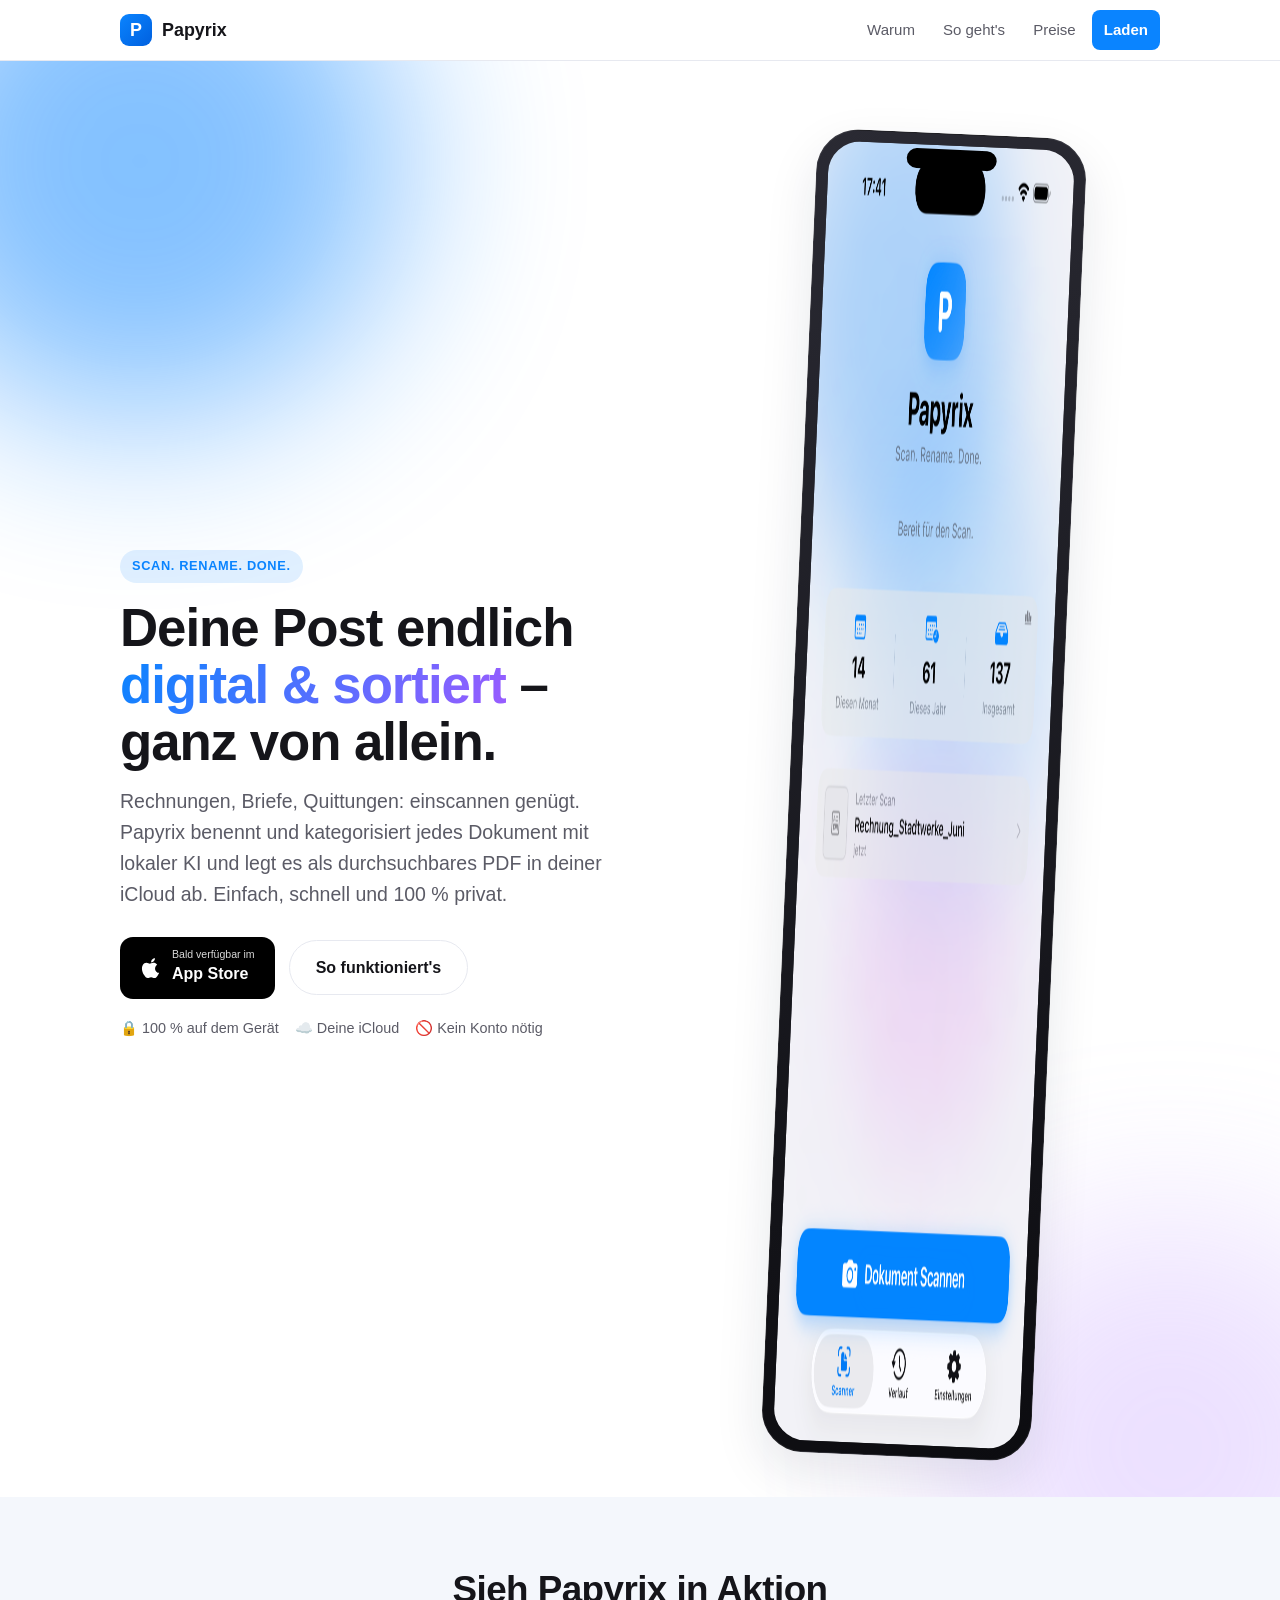
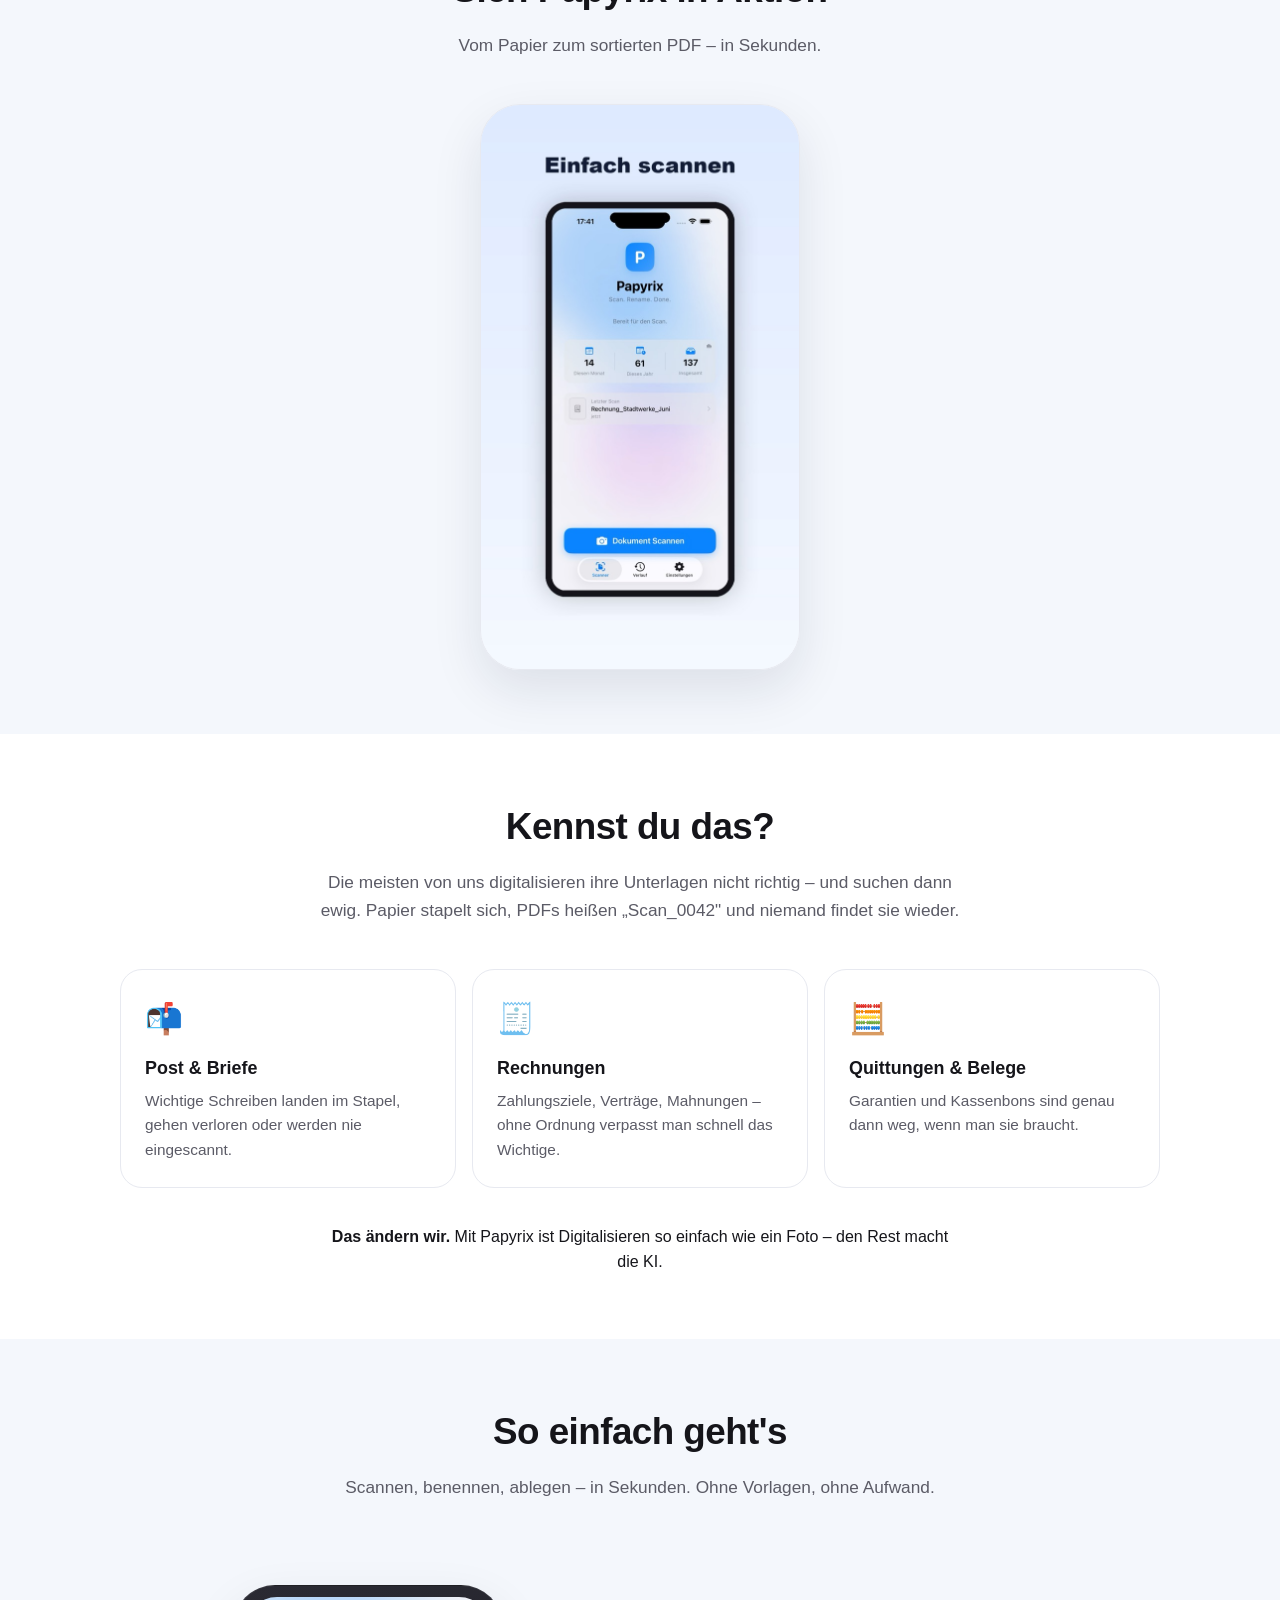
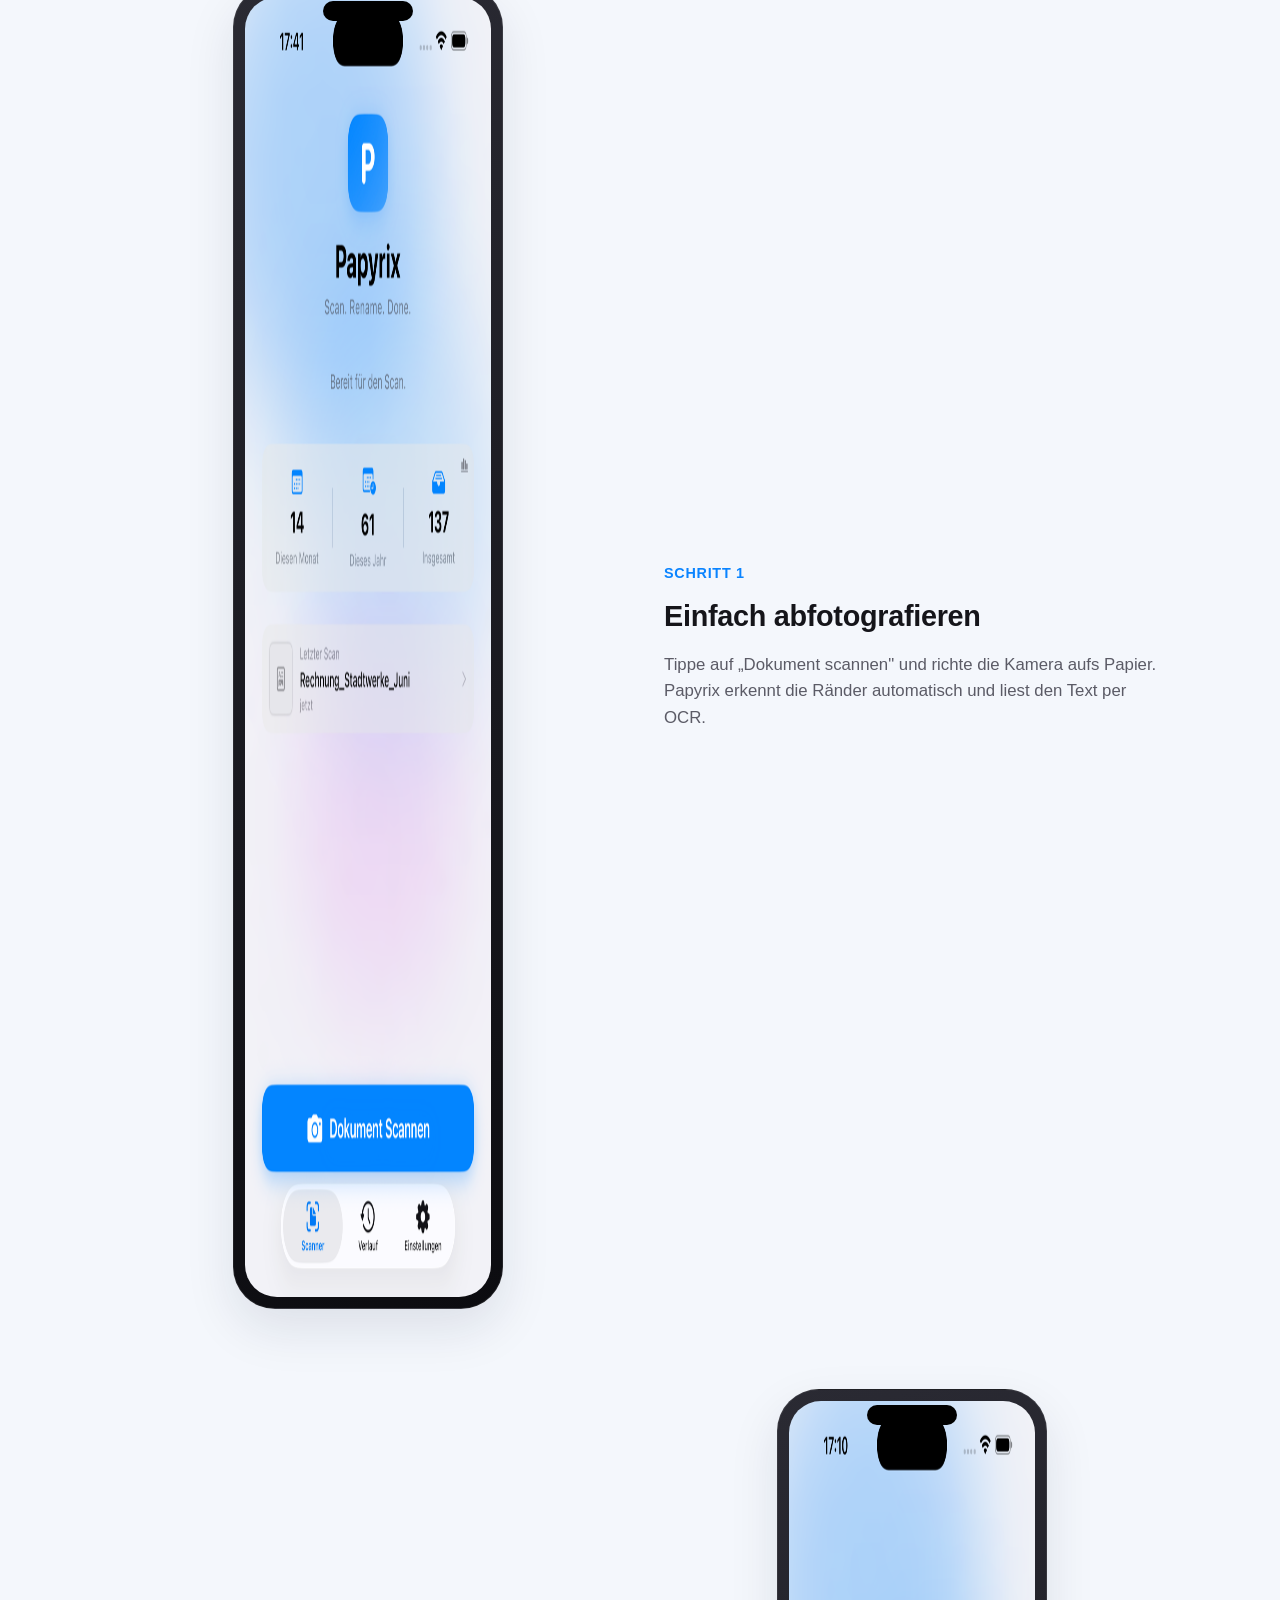
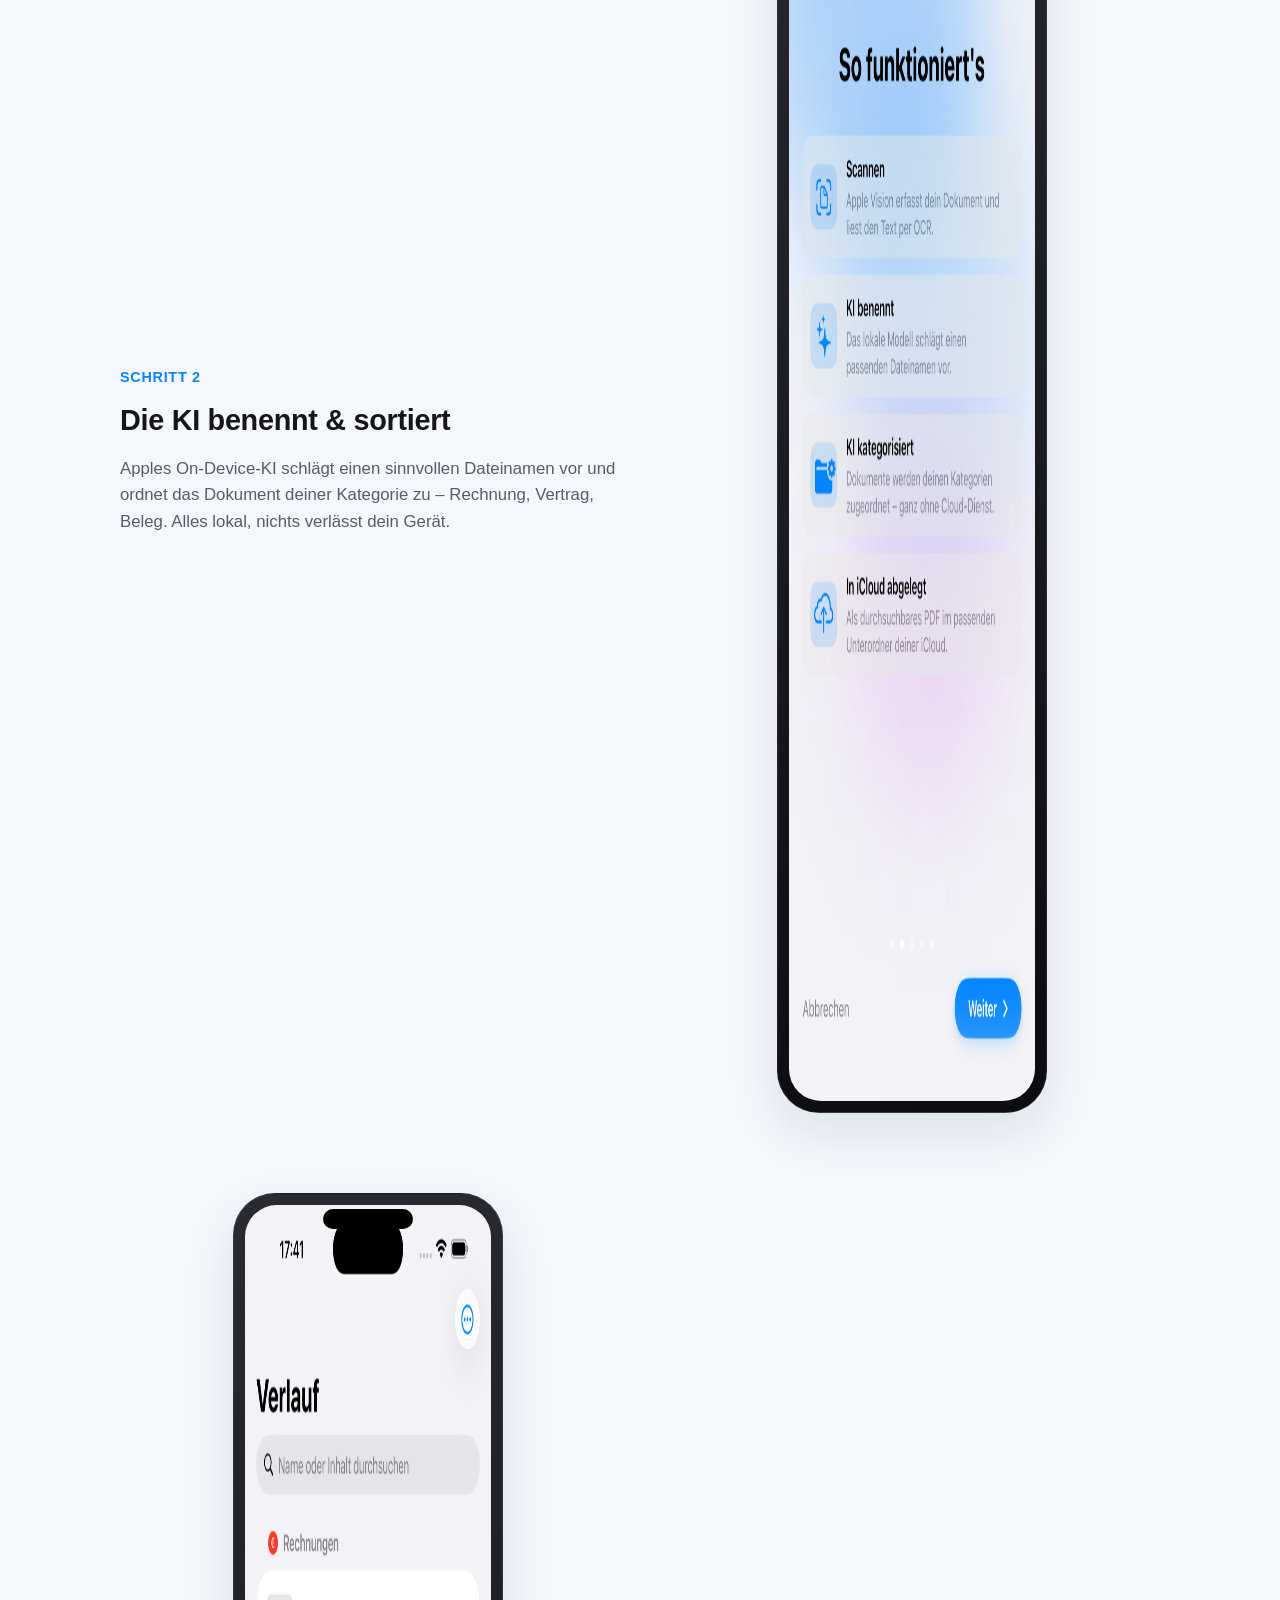
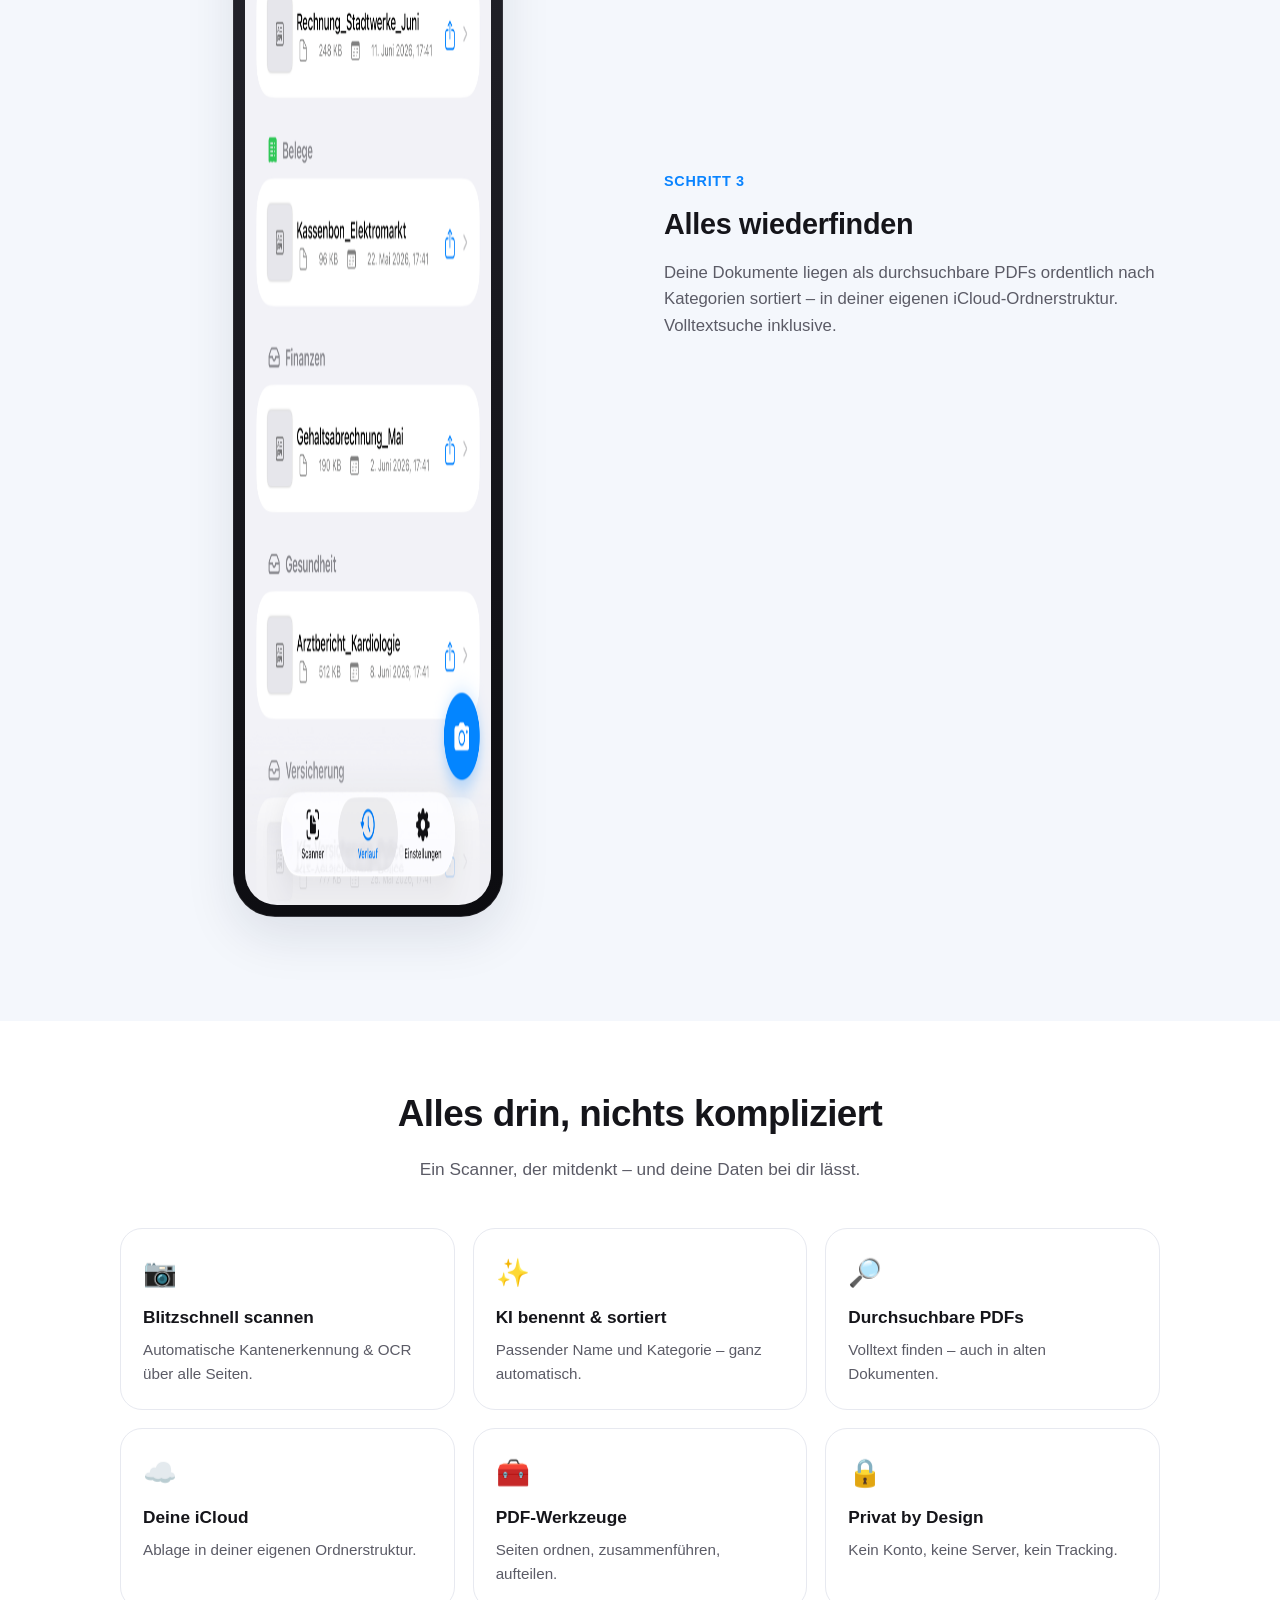
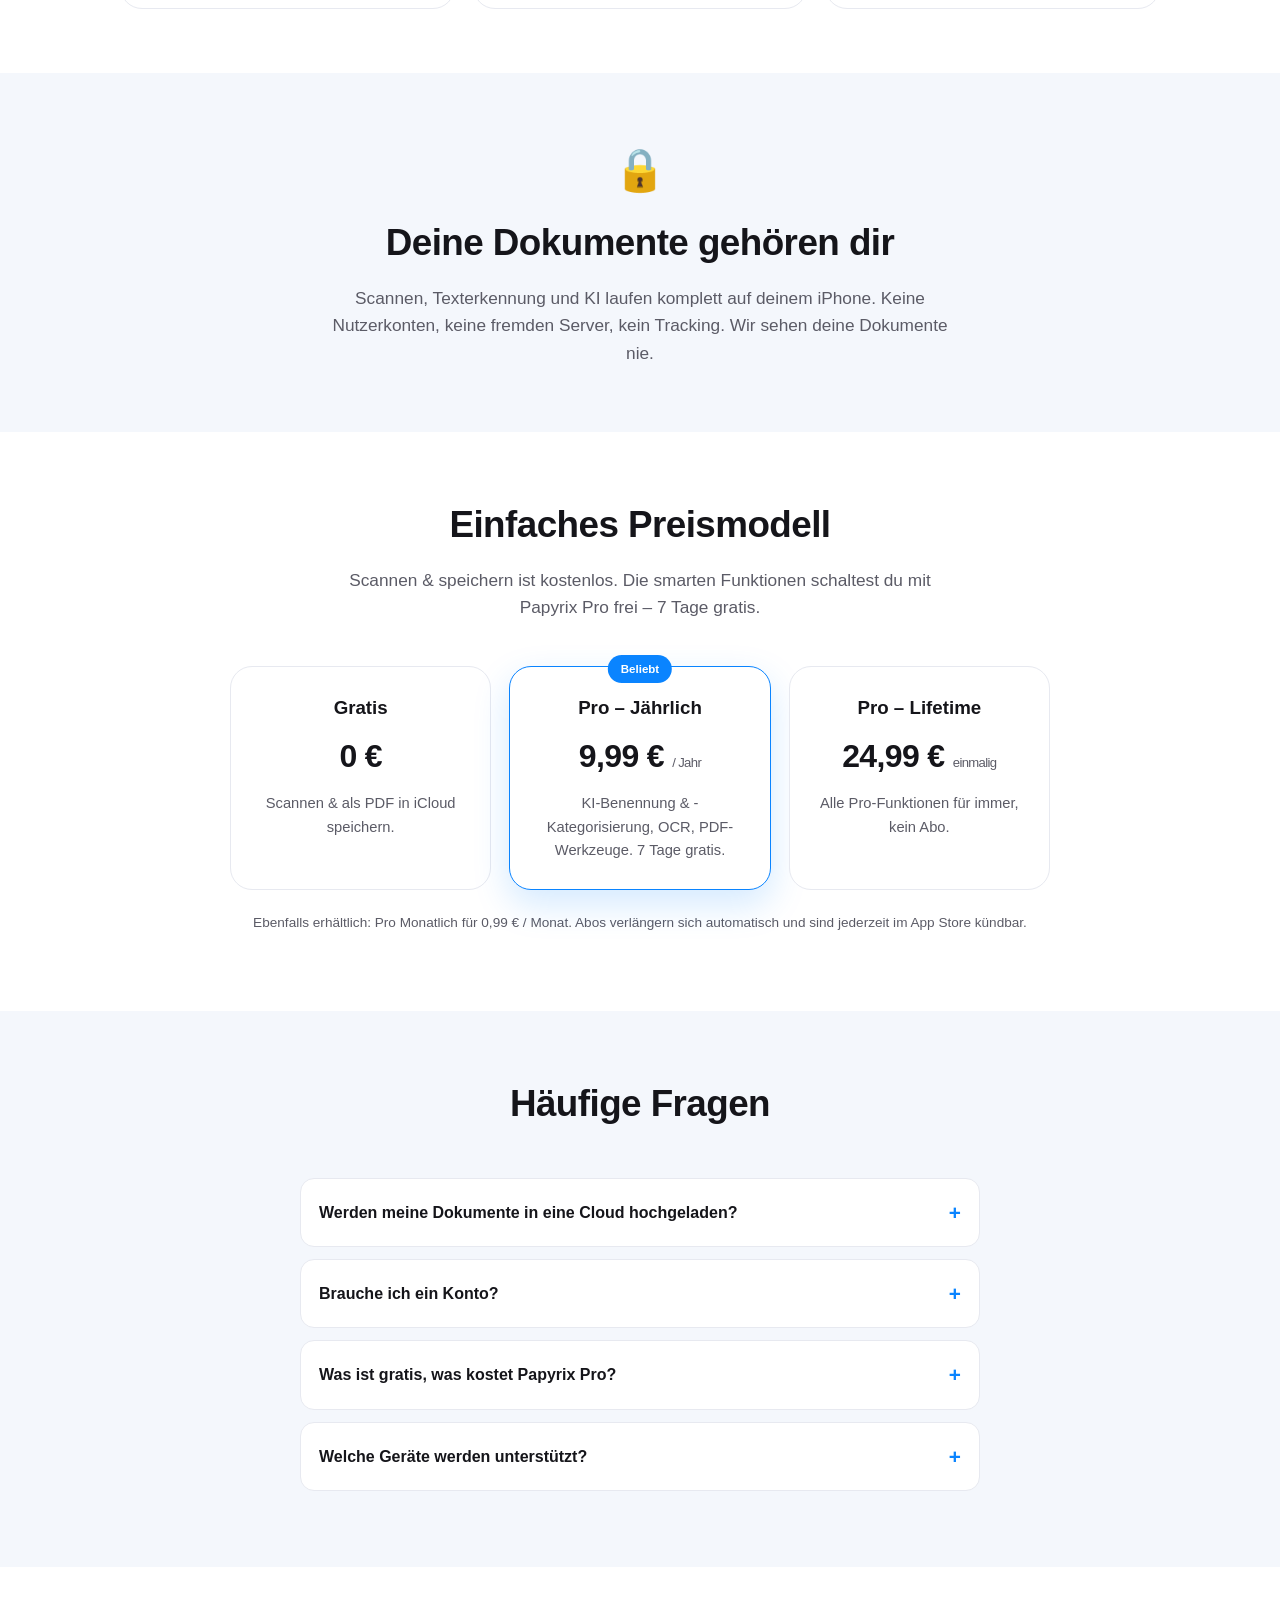
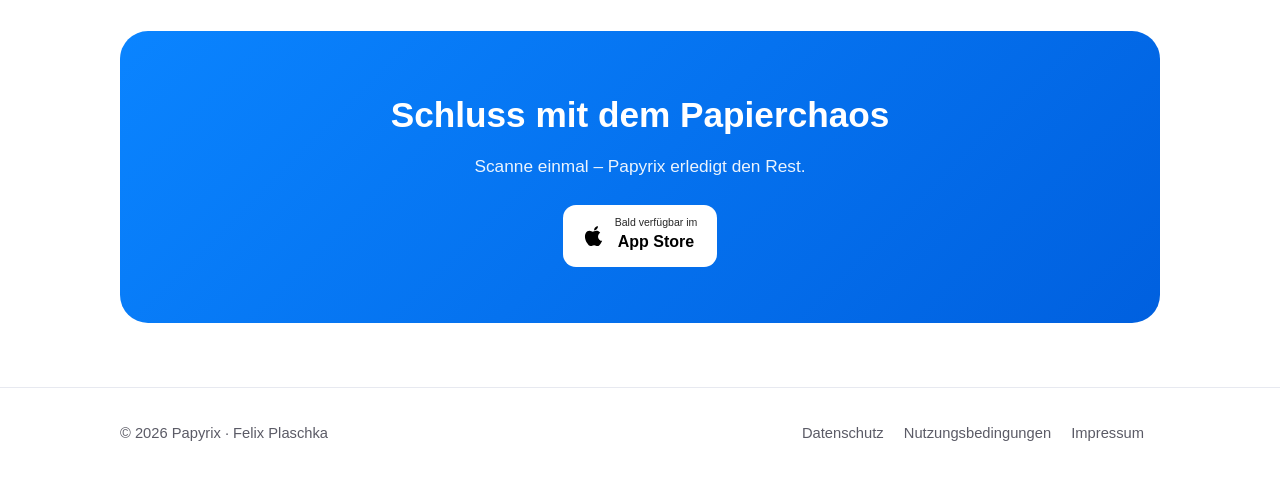
==== commit 81cc5273: "Demo-Video auf der Landingpage" ====
--- a/index.html
+++ b/index.html
@@ -53,6 +53,19 @@
     </div>
   </section>
 
+  <!-- DEMO VIDEO -->
+  <section class="section soft">
+    <div class="wrap">
+      <div class="section-head reveal">
+        <h2>Sieh Papyrix in Aktion</h2>
+        <p>Vom Papier zum sortierten PDF – in Sekunden.</p>
+      </div>
+      <div class="demo-video reveal">
+        <video src="assets/papyrix-demo.mp4" poster="assets/poster.jpg" autoplay muted loop playsinline preload="metadata"></video>
+      </div>
+    </div>
+  </section>
+
   <!-- PROBLEM -->
   <section id="problem" class="section">
     <div class="wrap">
--- a/styles.css
+++ b/styles.css
@@ -156,6 +156,10 @@
 .card h3 { margin: 10px 0 6px; font-size: 1.08rem; }
 .card p { margin: 0; color: var(--text-soft); font-size: .95rem; }
 
+/* Demo video */
+.demo-video { max-width: 320px; margin: 0 auto; border-radius: 40px; overflow: hidden; box-shadow: var(--shadow); border: 1px solid var(--border); }
+.demo-video video { display: block; width: 100%; height: auto; }
+
 /* Privacy band */
 .privacy-band { text-align: center; }
 .privacy-band .lock { font-size: 2.6rem; }
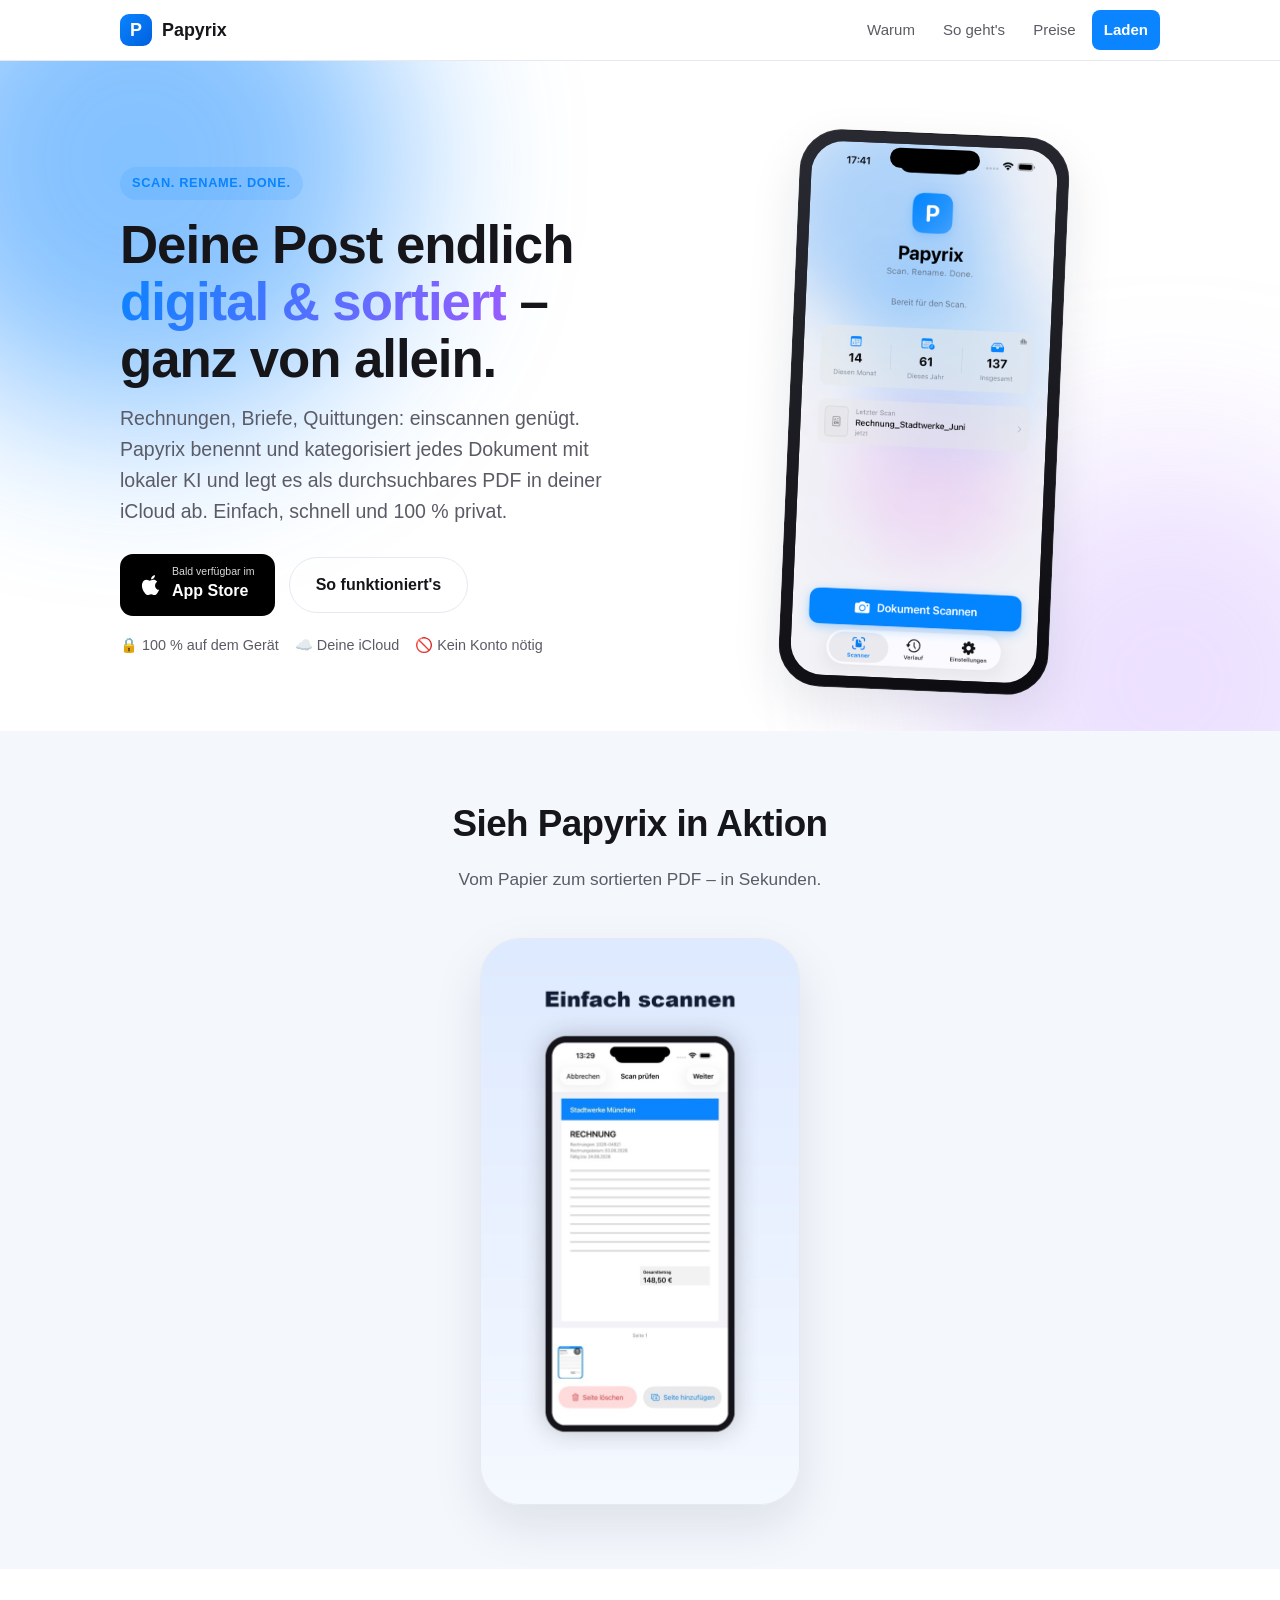
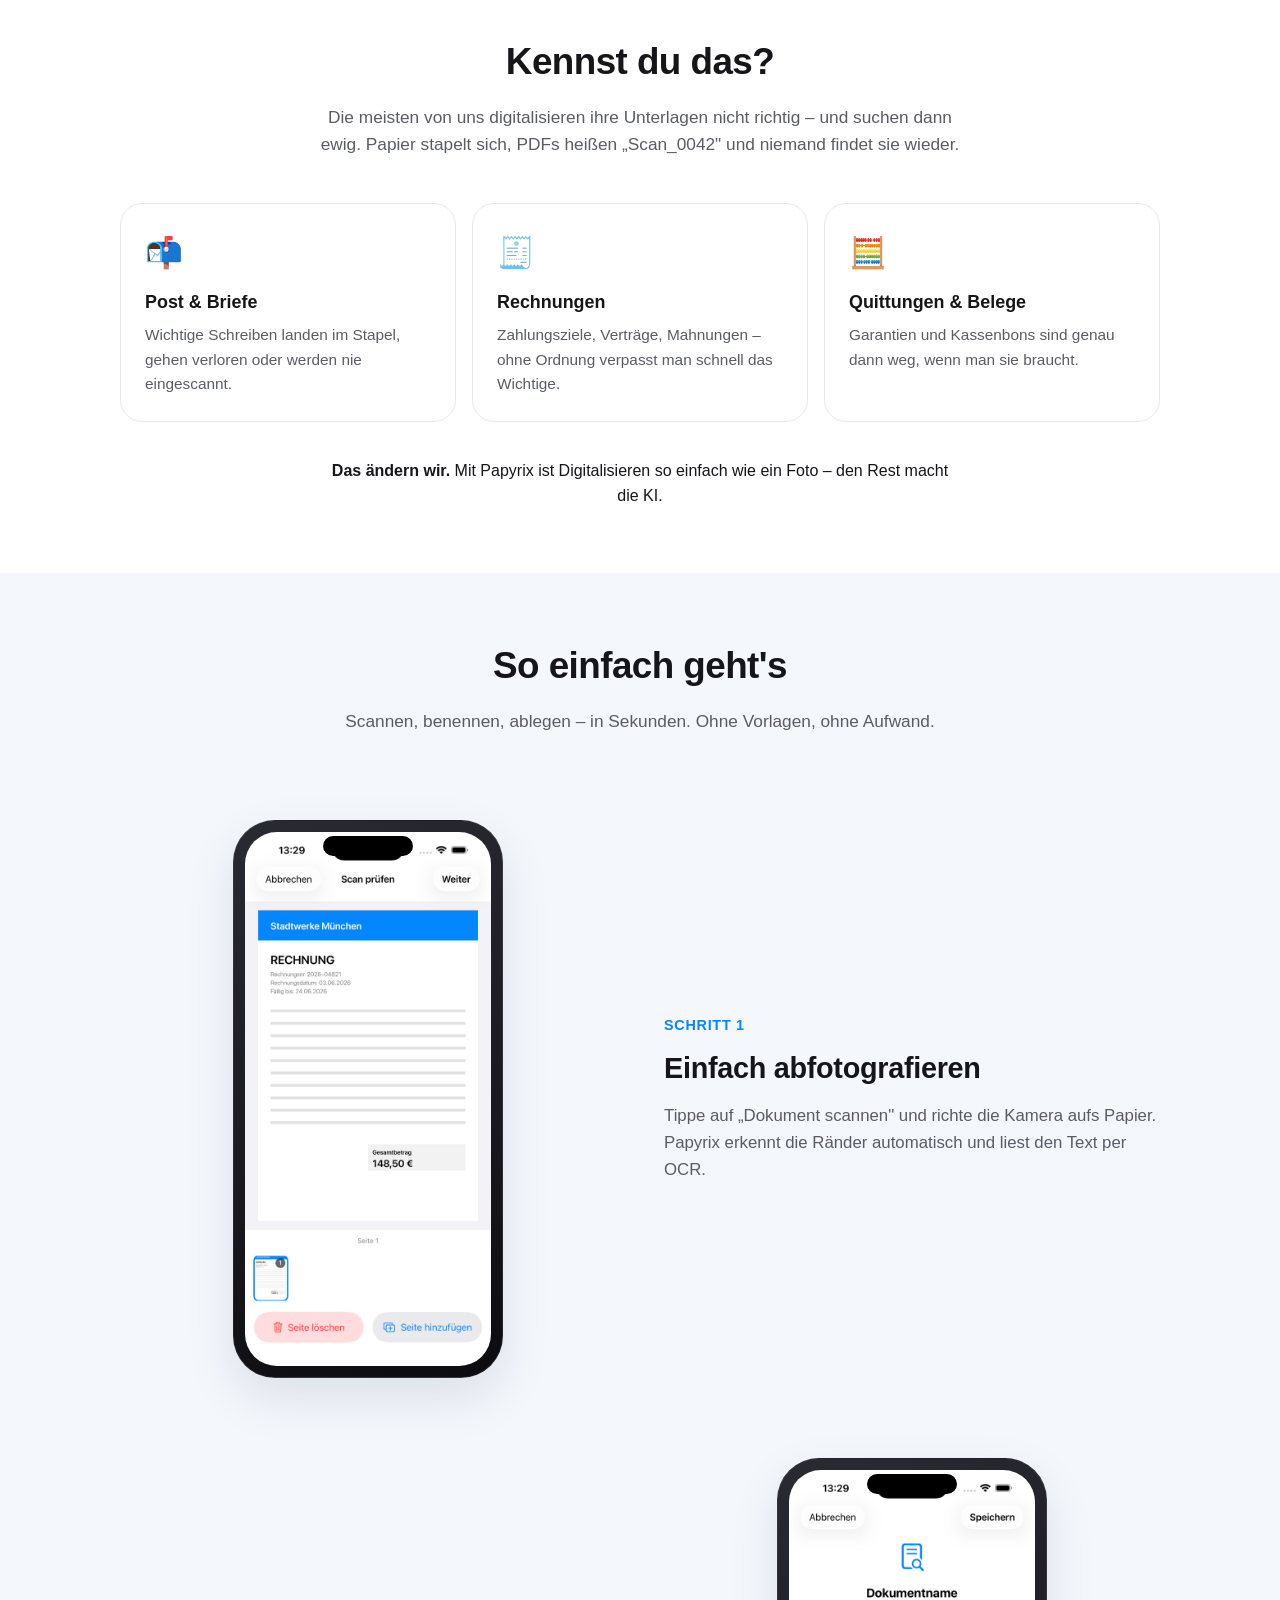
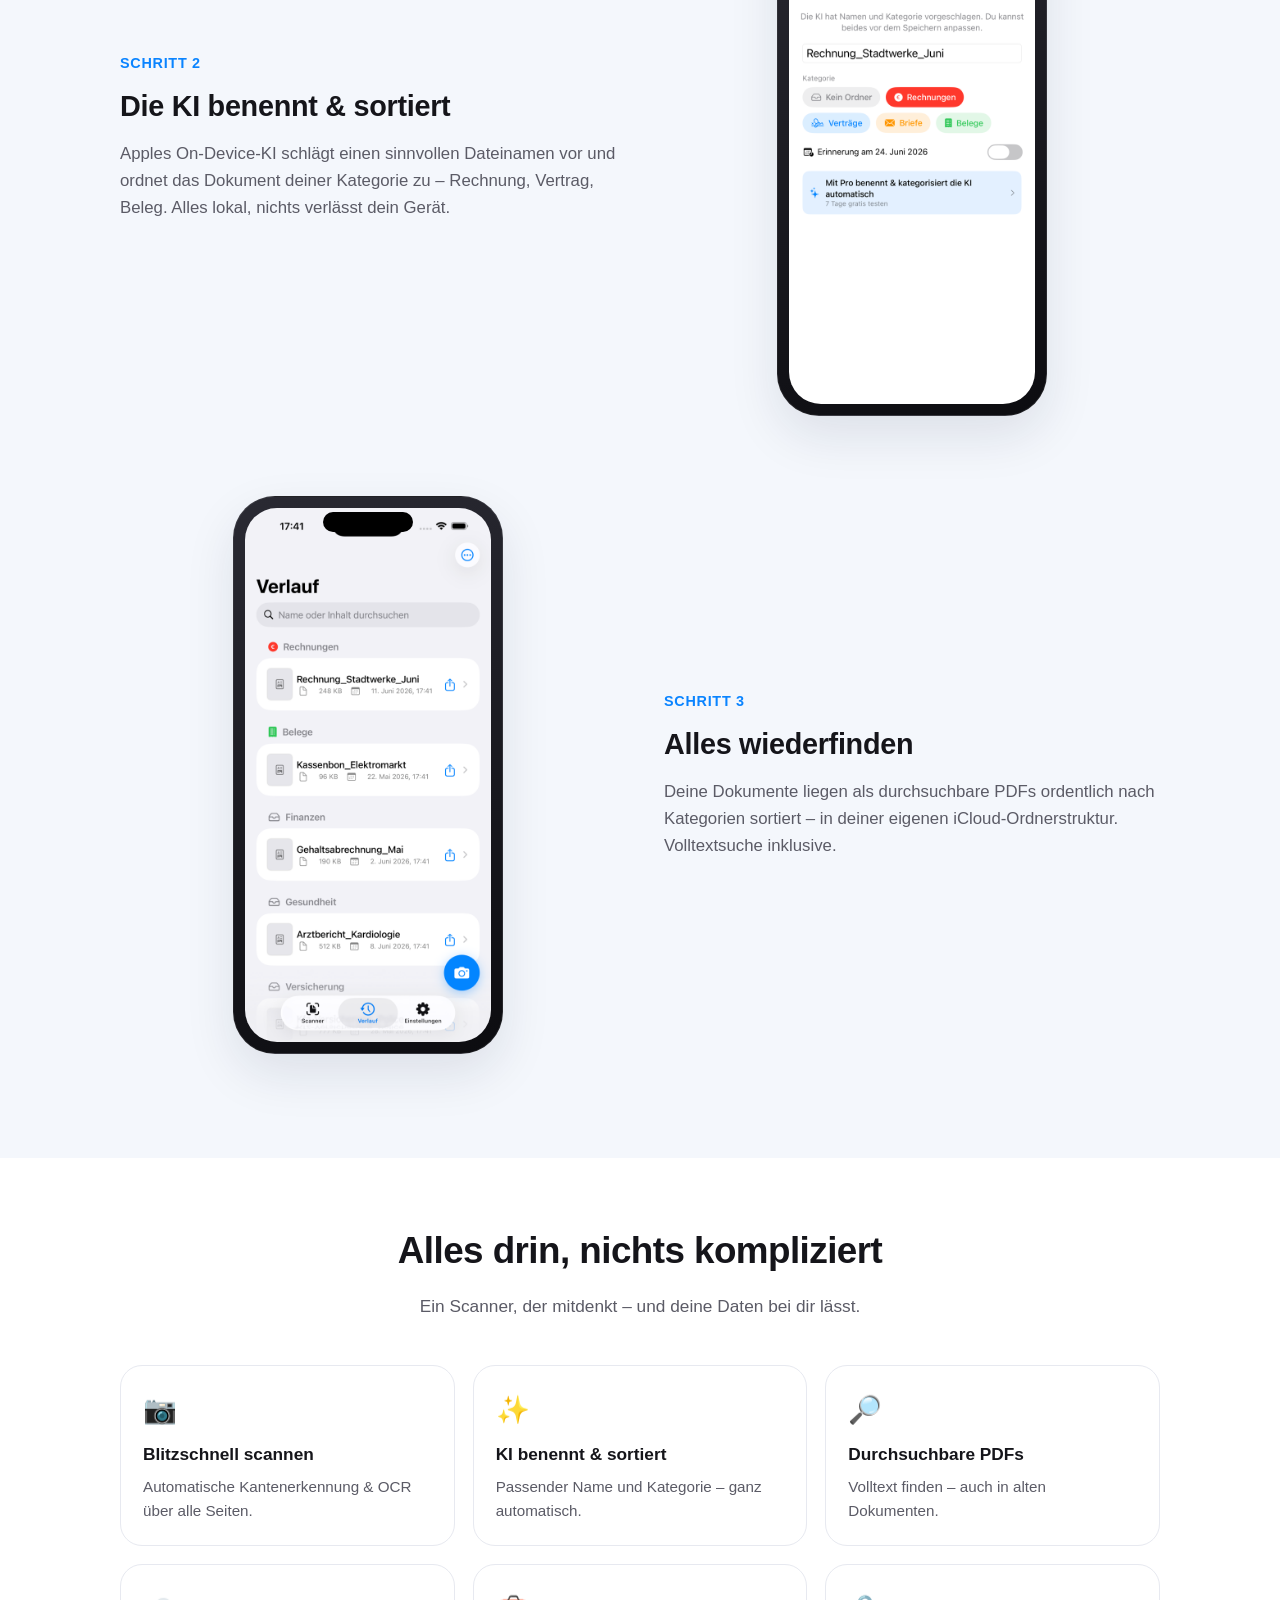
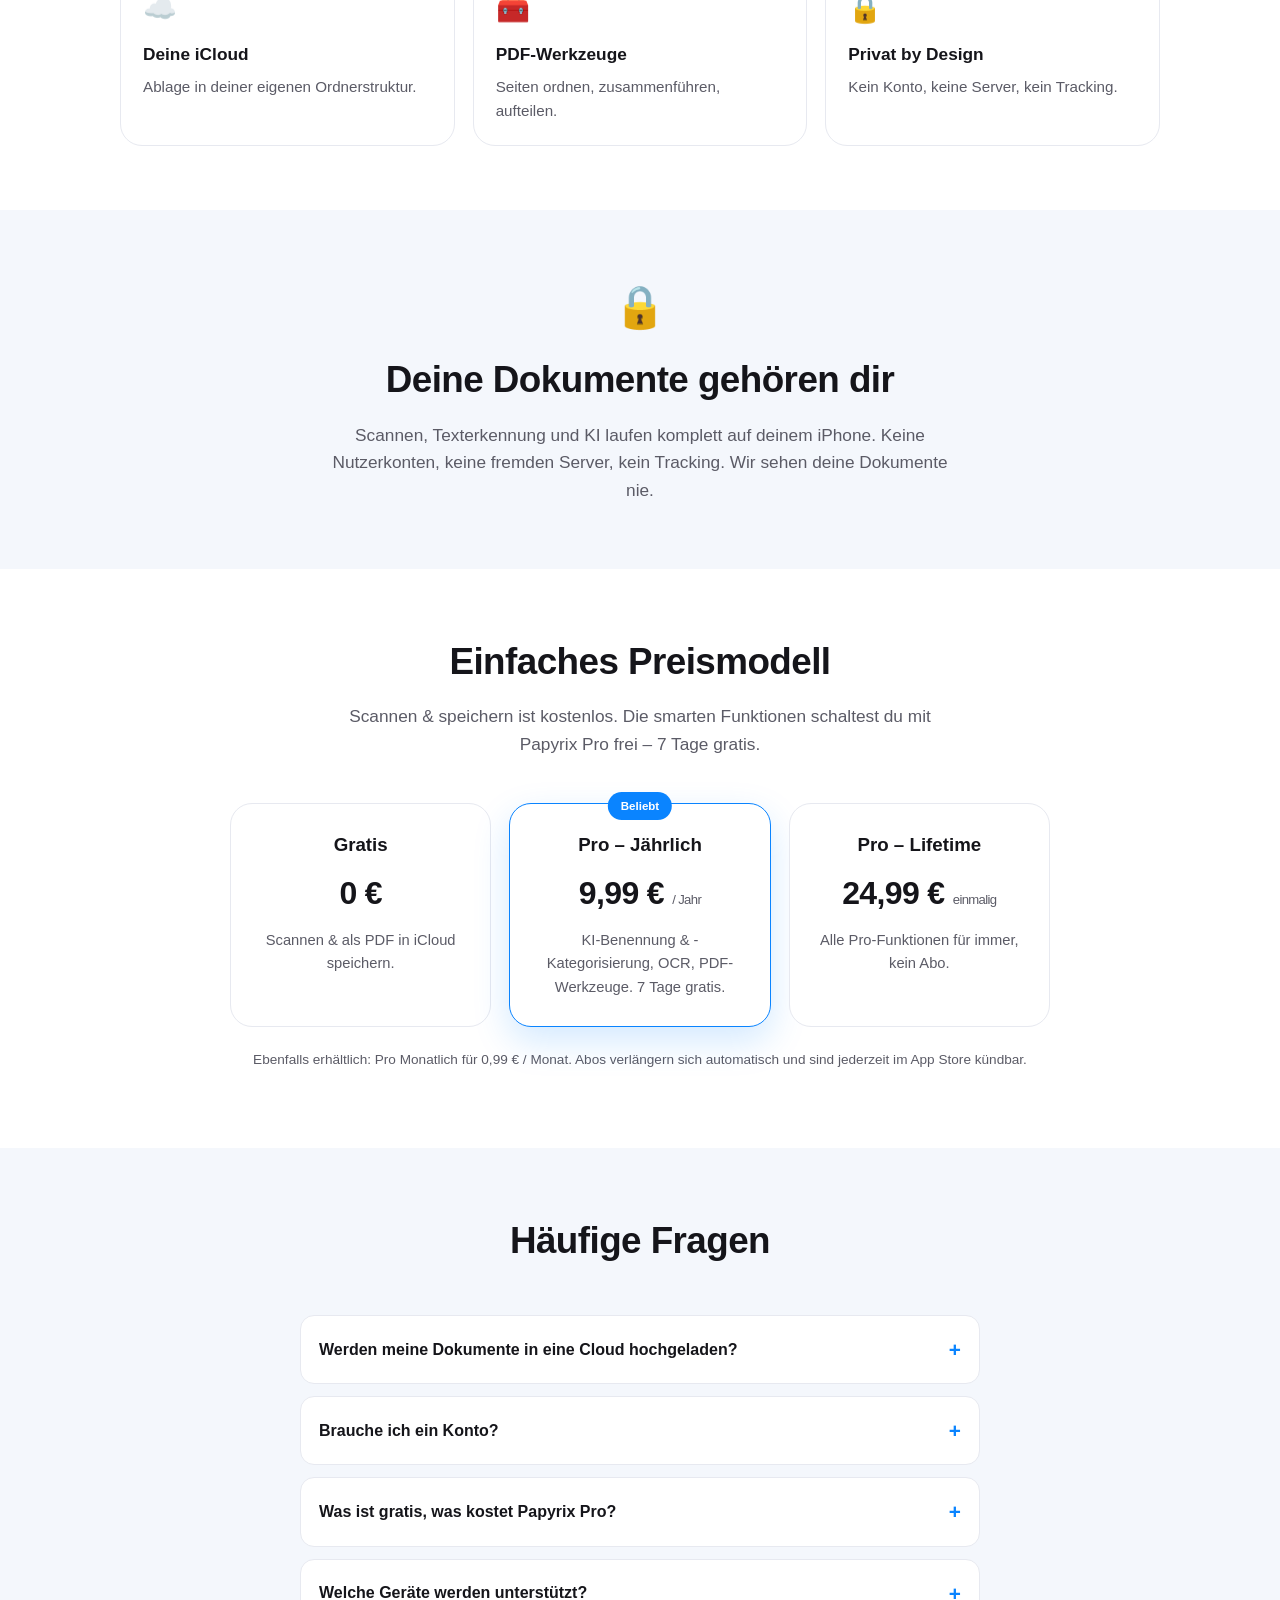
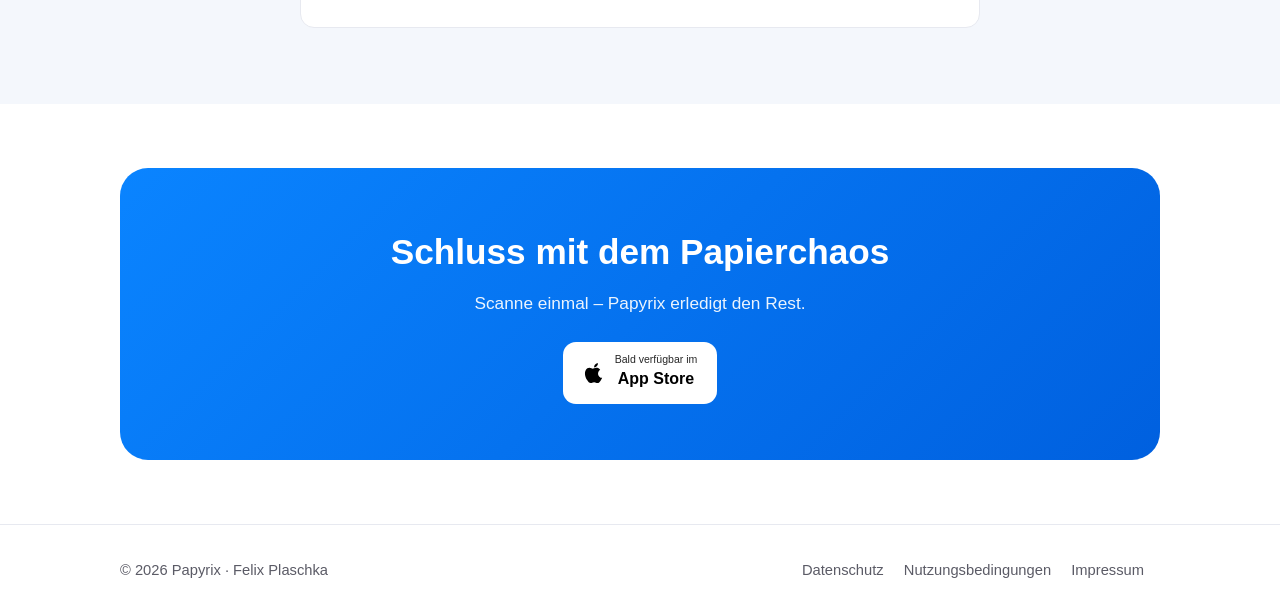
==== commit 886182d7: "Bessere Screenshots: Scan-Review + KI-Kategorie (Webseite + Video)" ====
--- a/index.html
+++ b/index.html
@@ -96,7 +96,7 @@
           <h3>Einfach abfotografieren</h3>
           <p>Tippe auf „Dokument scannen" und richte die Kamera aufs Papier. Papyrix erkennt die Ränder automatisch und liest den Text per OCR.</p>
         </div>
-        <div class="shot"><div class="device"><img src="assets/06-startseite.png" alt="Scannen in Papyrix" loading="lazy" width="600" height="1300"></div></div>
+        <div class="shot"><div class="device"><img src="assets/08-scannen.png" alt="Gescanntes Dokument prüfen" loading="lazy" width="600" height="1303"></div></div>
       </div>
 
       <div class="feature-row reveal">
@@ -105,7 +105,7 @@
           <h3>Die KI benennt & sortiert</h3>
           <p>Apples On-Device-KI schlägt einen sinnvollen Dateinamen vor und ordnet das Dokument deiner Kategorie zu – Rechnung, Vertrag, Beleg. Alles lokal, nichts verlässt dein Gerät.</p>
         </div>
-        <div class="shot"><div class="device"><img src="assets/02-funktionen.png" alt="KI benennt und kategorisiert" loading="lazy" width="600" height="1300"></div></div>
+        <div class="shot"><div class="device"><img src="assets/09-kategorie.png" alt="KI-Namensvorschlag und Kategorieauswahl" loading="lazy" width="600" height="1303"></div></div>
       </div>
 
       <div class="feature-row reveal">
--- a/styles.css
+++ b/styles.css
@@ -37,7 +37,7 @@
 }
 a { color: var(--accent); text-decoration: none; }
 a:hover { text-decoration: underline; }
-img { max-width: 100%; display: block; }
+img { max-width: 100%; display: block; height: auto; }
 .wrap { max-width: var(--maxw); margin: 0 auto; padding: 0 20px; }
 
 /* Header */
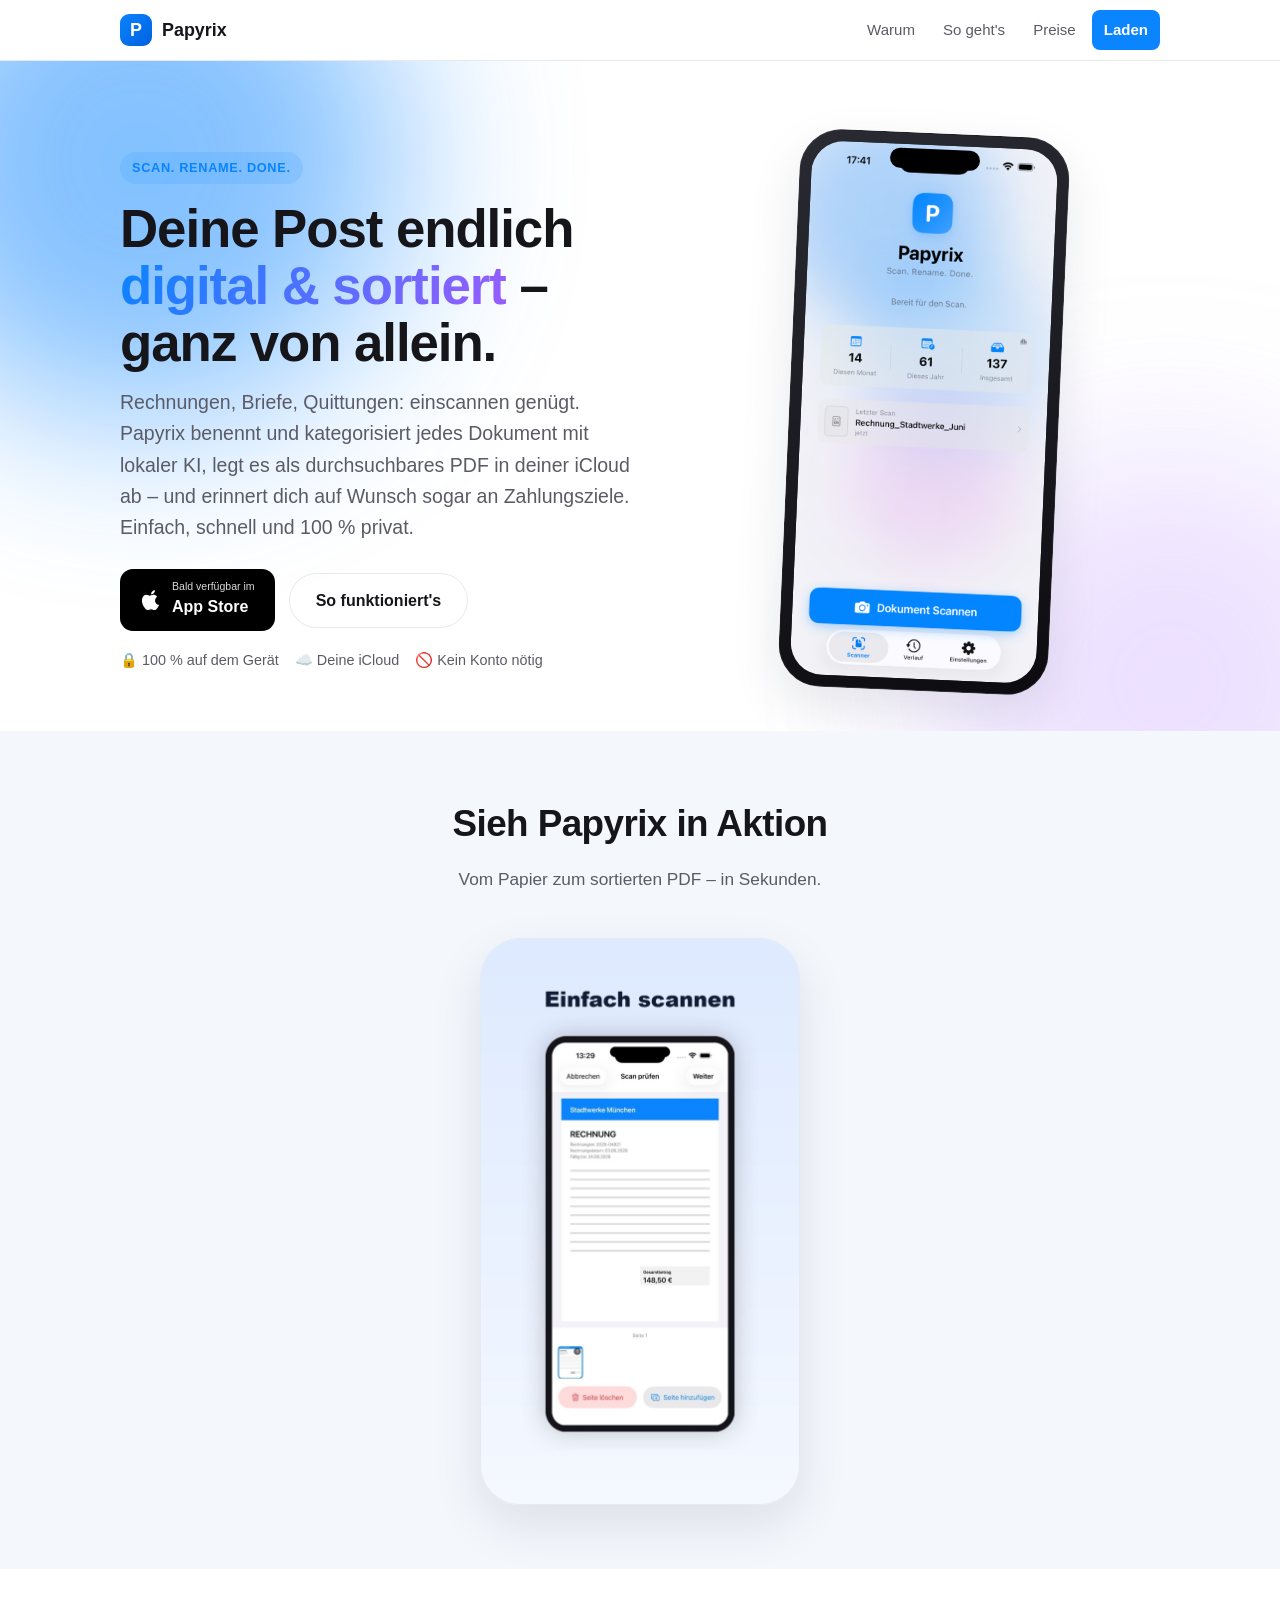
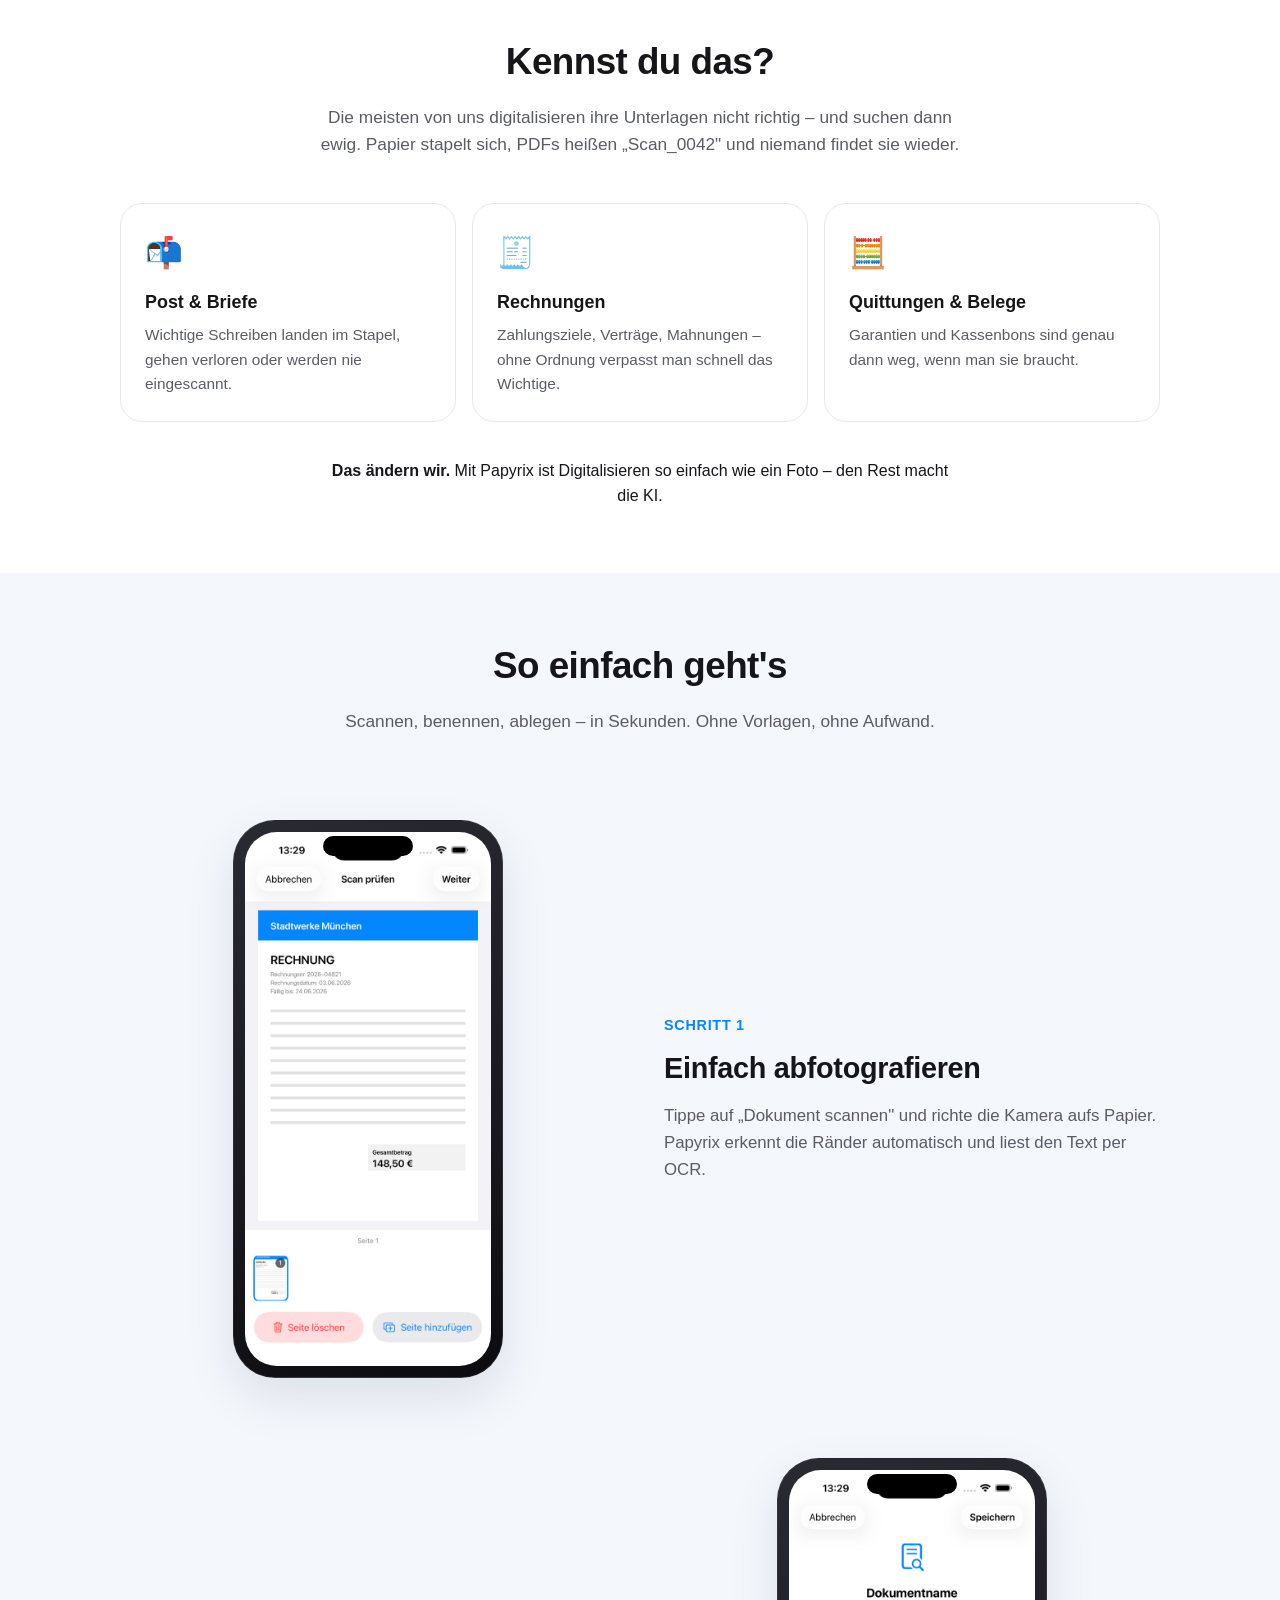
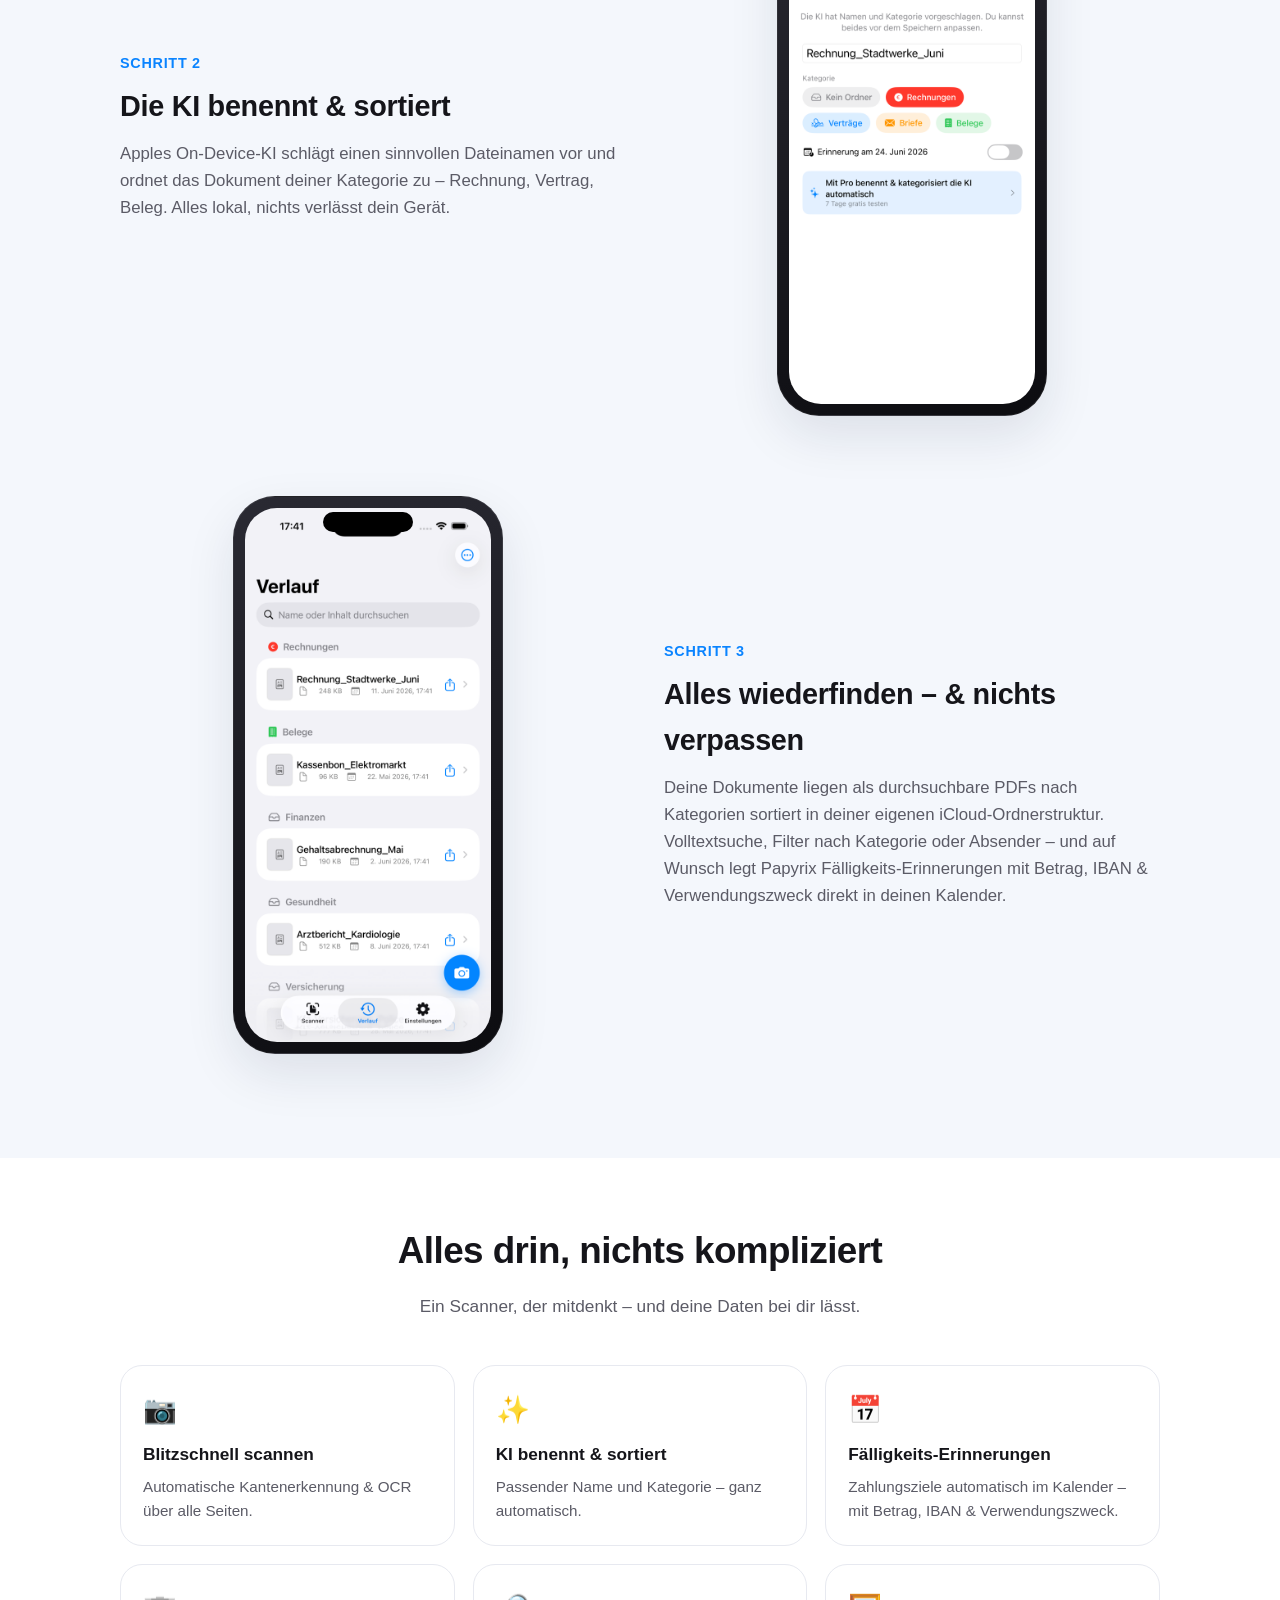
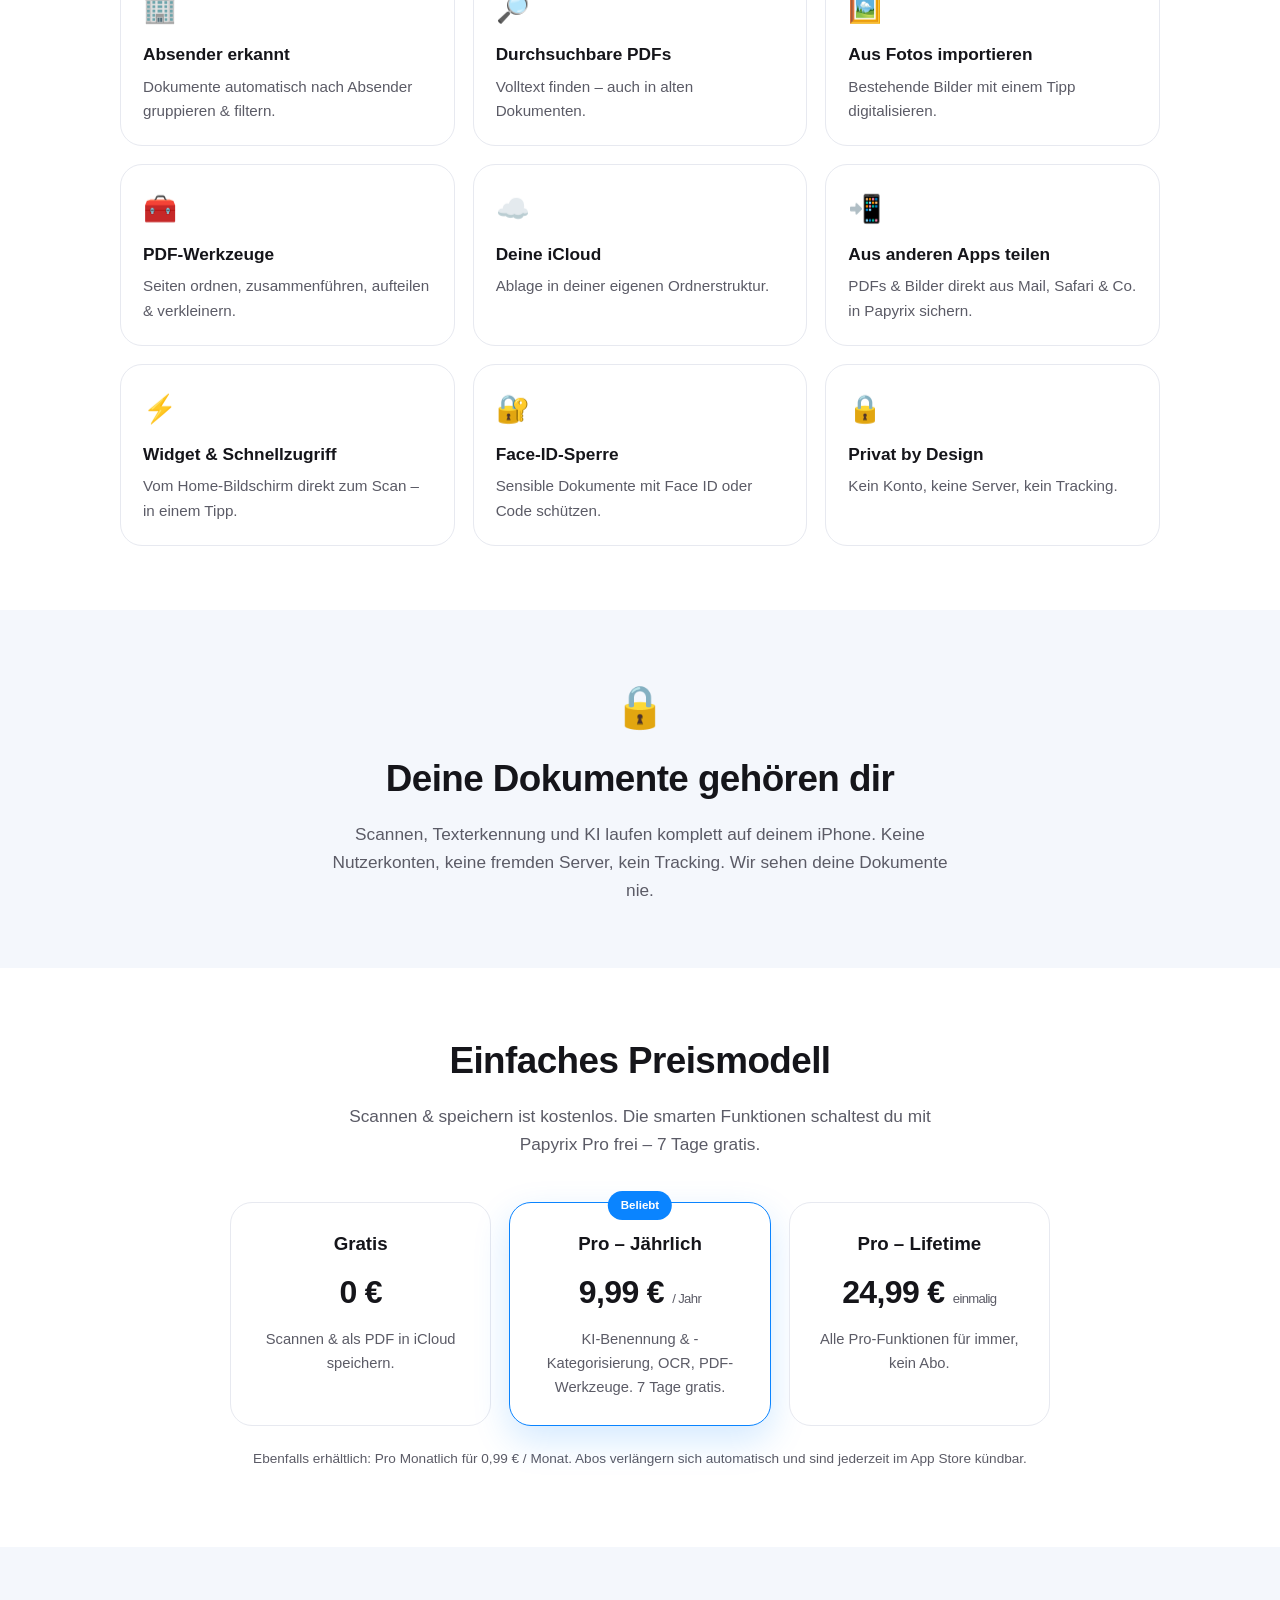
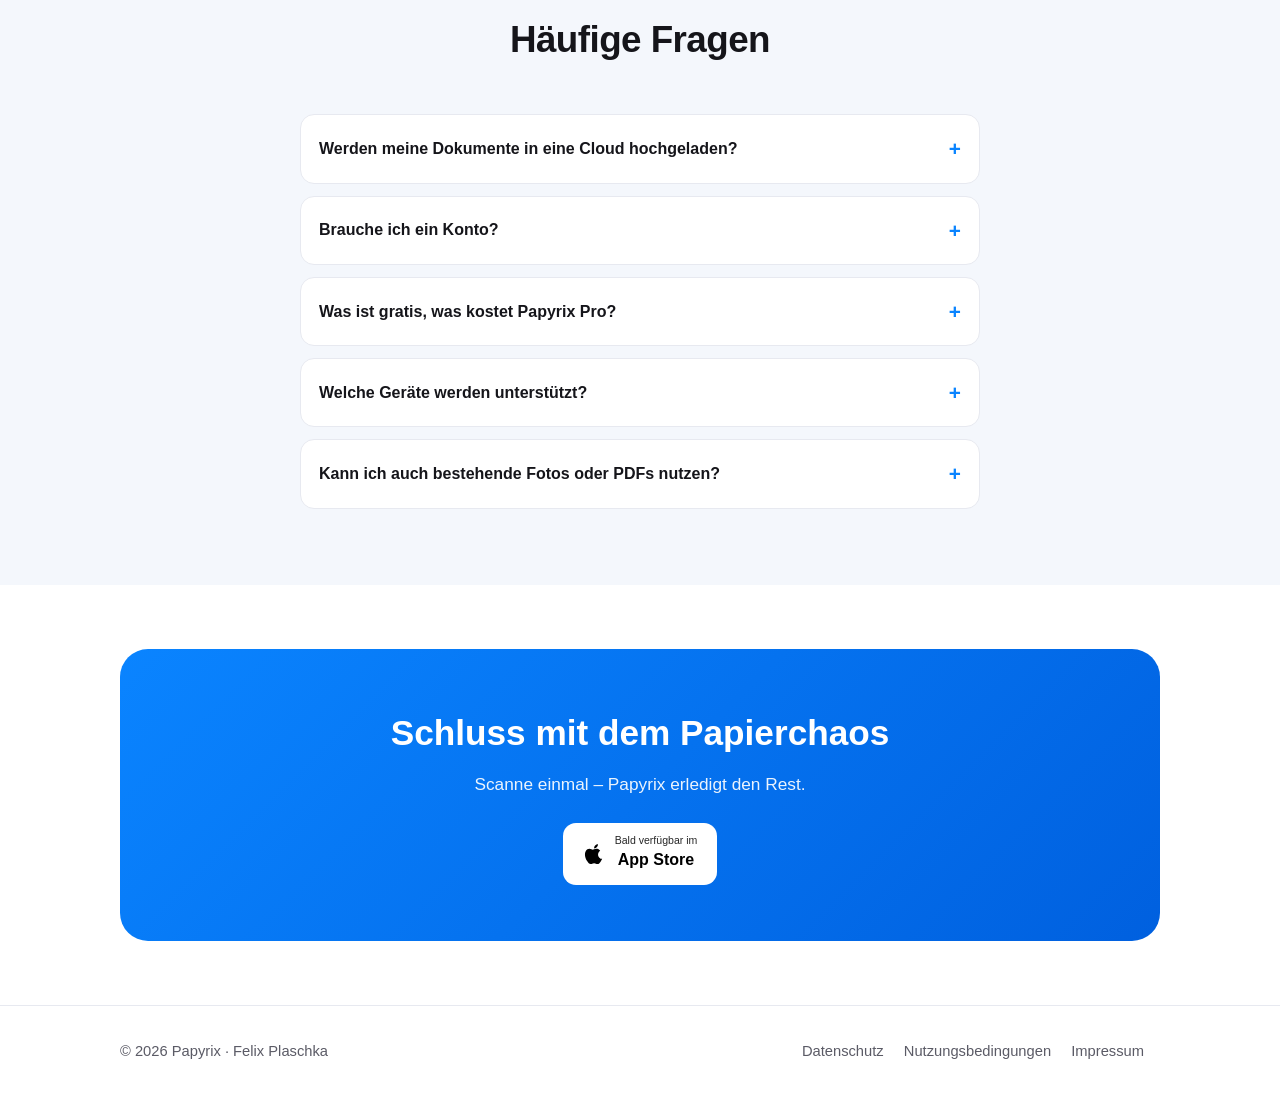
==== commit c354dfea: "Webseite: alle Features & Vorteile hervorheben - Fälligkeits-Erinnerungen (Betrag/IBAN/Verwendungszw" ====
--- a/index.html
+++ b/index.html
@@ -9,6 +9,9 @@
 <meta property="og:description" content="Post, Rechnungen, Quittungen endlich digital & wiederfindbar. Lokale KI benennt & sortiert automatisch. 100 % auf dem Gerät.">
 <meta property="og:type" content="website">
 <meta name="theme-color" content="#0A84FF">
+<link rel="icon" href="favicon.svg" type="image/svg+xml">
+<link rel="icon" href="favicon.ico" sizes="32x32">
+<link rel="apple-touch-icon" href="apple-touch-icon.png">
 <link rel="stylesheet" href="styles.css">
 </head>
 <body>
@@ -31,7 +34,7 @@
       <div class="copy">
         <span class="eyebrow">Scan. Rename. Done.</span>
         <h1>Deine Post endlich <span class="grad">digital & sortiert</span> – ganz von allein.</h1>
-        <p class="lead">Rechnungen, Briefe, Quittungen: einscannen genügt. Papyrix benennt und kategorisiert jedes Dokument mit lokaler KI und legt es als durchsuchbares PDF in deiner iCloud ab. Einfach, schnell und 100 % privat.</p>
+        <p class="lead">Rechnungen, Briefe, Quittungen: einscannen genügt. Papyrix benennt und kategorisiert jedes Dokument mit lokaler KI, legt es als durchsuchbares PDF in deiner iCloud ab – und erinnert dich auf Wunsch sogar an Zahlungsziele. Einfach, schnell und 100 % privat.</p>
         <div class="cta-row" id="download">
           <a class="appstore" href="#" aria-label="Im App Store laden">
             <svg viewBox="0 0 24 24" aria-hidden="true"><path d="M16.365 1.43c0 1.14-.42 2.2-1.13 2.99-.77.86-2.02 1.52-3.06 1.44-.13-1.1.42-2.27 1.1-3 .76-.82 2.1-1.43 3.09-1.43zM20.9 17.1c-.5 1.16-.74 1.68-1.39 2.71-.9 1.43-2.18 3.21-3.76 3.22-1.4.01-1.76-.92-3.66-.91-1.9.01-2.3.93-3.7.92-1.58-.01-2.79-1.62-3.7-3.05C1.8 15.92 1.53 11.2 3.1 8.69c.9-1.43 2.32-2.34 3.86-2.36 1.5-.02 2.91 1 3.66 1 .75 0 2.47-1.24 4.16-1.06.71.03 2.7.29 3.98 2.18-.1.07-2.38 1.39-2.35 4.15.03 3.3 2.9 4.4 2.49 4.5z"/></svg>
@@ -111,8 +114,8 @@
       <div class="feature-row reveal">
         <div class="copy">
           <div class="step-no">Schritt 3</div>
-          <h3>Alles wiederfinden</h3>
-          <p>Deine Dokumente liegen als durchsuchbare PDFs ordentlich nach Kategorien sortiert – in deiner eigenen iCloud-Ordnerstruktur. Volltextsuche inklusive.</p>
+          <h3>Alles wiederfinden – & nichts verpassen</h3>
+          <p>Deine Dokumente liegen als durchsuchbare PDFs nach Kategorien sortiert in deiner eigenen iCloud-Ordnerstruktur. Volltextsuche, Filter nach Kategorie oder Absender – und auf Wunsch legt Papyrix Fälligkeits-Erinnerungen mit Betrag, IBAN & Verwendungszweck direkt in deinen Kalender.</p>
         </div>
         <div class="shot"><div class="device"><img src="assets/07-verlauf.png" alt="Verlauf nach Kategorien sortiert" loading="lazy" width="600" height="1300"></div></div>
       </div>
@@ -129,9 +132,15 @@
       <div class="features">
         <div class="card reveal"><div class="ic">📷</div><h3>Blitzschnell scannen</h3><p>Automatische Kantenerkennung & OCR über alle Seiten.</p></div>
         <div class="card reveal"><div class="ic">✨</div><h3>KI benennt & sortiert</h3><p>Passender Name und Kategorie – ganz automatisch.</p></div>
+        <div class="card reveal"><div class="ic">📅</div><h3>Fälligkeits-Erinnerungen</h3><p>Zahlungsziele automatisch im Kalender – mit Betrag, IBAN & Verwendungszweck.</p></div>
+        <div class="card reveal"><div class="ic">🏢</div><h3>Absender erkannt</h3><p>Dokumente automatisch nach Absender gruppieren & filtern.</p></div>
         <div class="card reveal"><div class="ic">🔎</div><h3>Durchsuchbare PDFs</h3><p>Volltext finden – auch in alten Dokumenten.</p></div>
+        <div class="card reveal"><div class="ic">🖼️</div><h3>Aus Fotos importieren</h3><p>Bestehende Bilder mit einem Tipp digitalisieren.</p></div>
+        <div class="card reveal"><div class="ic">🧰</div><h3>PDF-Werkzeuge</h3><p>Seiten ordnen, zusammenführen, aufteilen & verkleinern.</p></div>
         <div class="card reveal"><div class="ic">☁️</div><h3>Deine iCloud</h3><p>Ablage in deiner eigenen Ordnerstruktur.</p></div>
-        <div class="card reveal"><div class="ic">🧰</div><h3>PDF-Werkzeuge</h3><p>Seiten ordnen, zusammenführen, aufteilen.</p></div>
+        <div class="card reveal"><div class="ic">📲</div><h3>Aus anderen Apps teilen</h3><p>PDFs & Bilder direkt aus Mail, Safari & Co. in Papyrix sichern.</p></div>
+        <div class="card reveal"><div class="ic">⚡️</div><h3>Widget & Schnellzugriff</h3><p>Vom Home-Bildschirm direkt zum Scan – in einem Tipp.</p></div>
+        <div class="card reveal"><div class="ic">🔐</div><h3>Face-ID-Sperre</h3><p>Sensible Dokumente mit Face ID oder Code schützen.</p></div>
         <div class="card reveal"><div class="ic">🔒</div><h3>Privat by Design</h3><p>Kein Konto, keine Server, kein Tracking.</p></div>
       </div>
     </div>
@@ -185,7 +194,8 @@
         <details><summary>Werden meine Dokumente in eine Cloud hochgeladen?</summary><p>Nein. Scannen, Texterkennung und KI-Benennung laufen vollständig auf deinem iPhone. Gespeichert wird nur in dem Ordner, den du selbst wählst – in der Regel deine eigene iCloud Drive.</p></details>
         <details><summary>Brauche ich ein Konto?</summary><p>Nein. Papyrix funktioniert ohne Registrierung und ohne Anmeldung.</p></details>
         <details><summary>Was ist gratis, was kostet Papyrix Pro?</summary><p>Scannen und Speichern als PDF sind kostenlos. KI-Benennung, Kategorisierung, OCR-Volltextsuche und die PDF-Werkzeuge sind Teil von Papyrix&nbsp;Pro (7 Tage gratis, danach 0,99&nbsp;€/Monat, 9,99&nbsp;€/Jahr oder 24,99&nbsp;€ einmalig).</p></details>
-        <details><summary>Welche Geräte werden unterstützt?</summary><p>iPhone mit aktueller iOS-Version. Die KI-Funktionen nutzen Apples On-Device-Technologien (Apple Intelligence).</p></details>
+        <details><summary>Welche Geräte werden unterstützt?</summary><p>iPhone und iPad mit aktueller iOS-/iPadOS-Version. Die KI-Funktionen nutzen Apples On-Device-Technologien (Apple Intelligence).</p></details>
+        <details><summary>Kann ich auch bestehende Fotos oder PDFs nutzen?</summary><p>Ja. Du kannst Bilder direkt aus deiner Fotos-Mediathek importieren und bestehende PDFs nachträglich durchsuchbar machen.</p></details>
       </div>
     </div>
   </section>
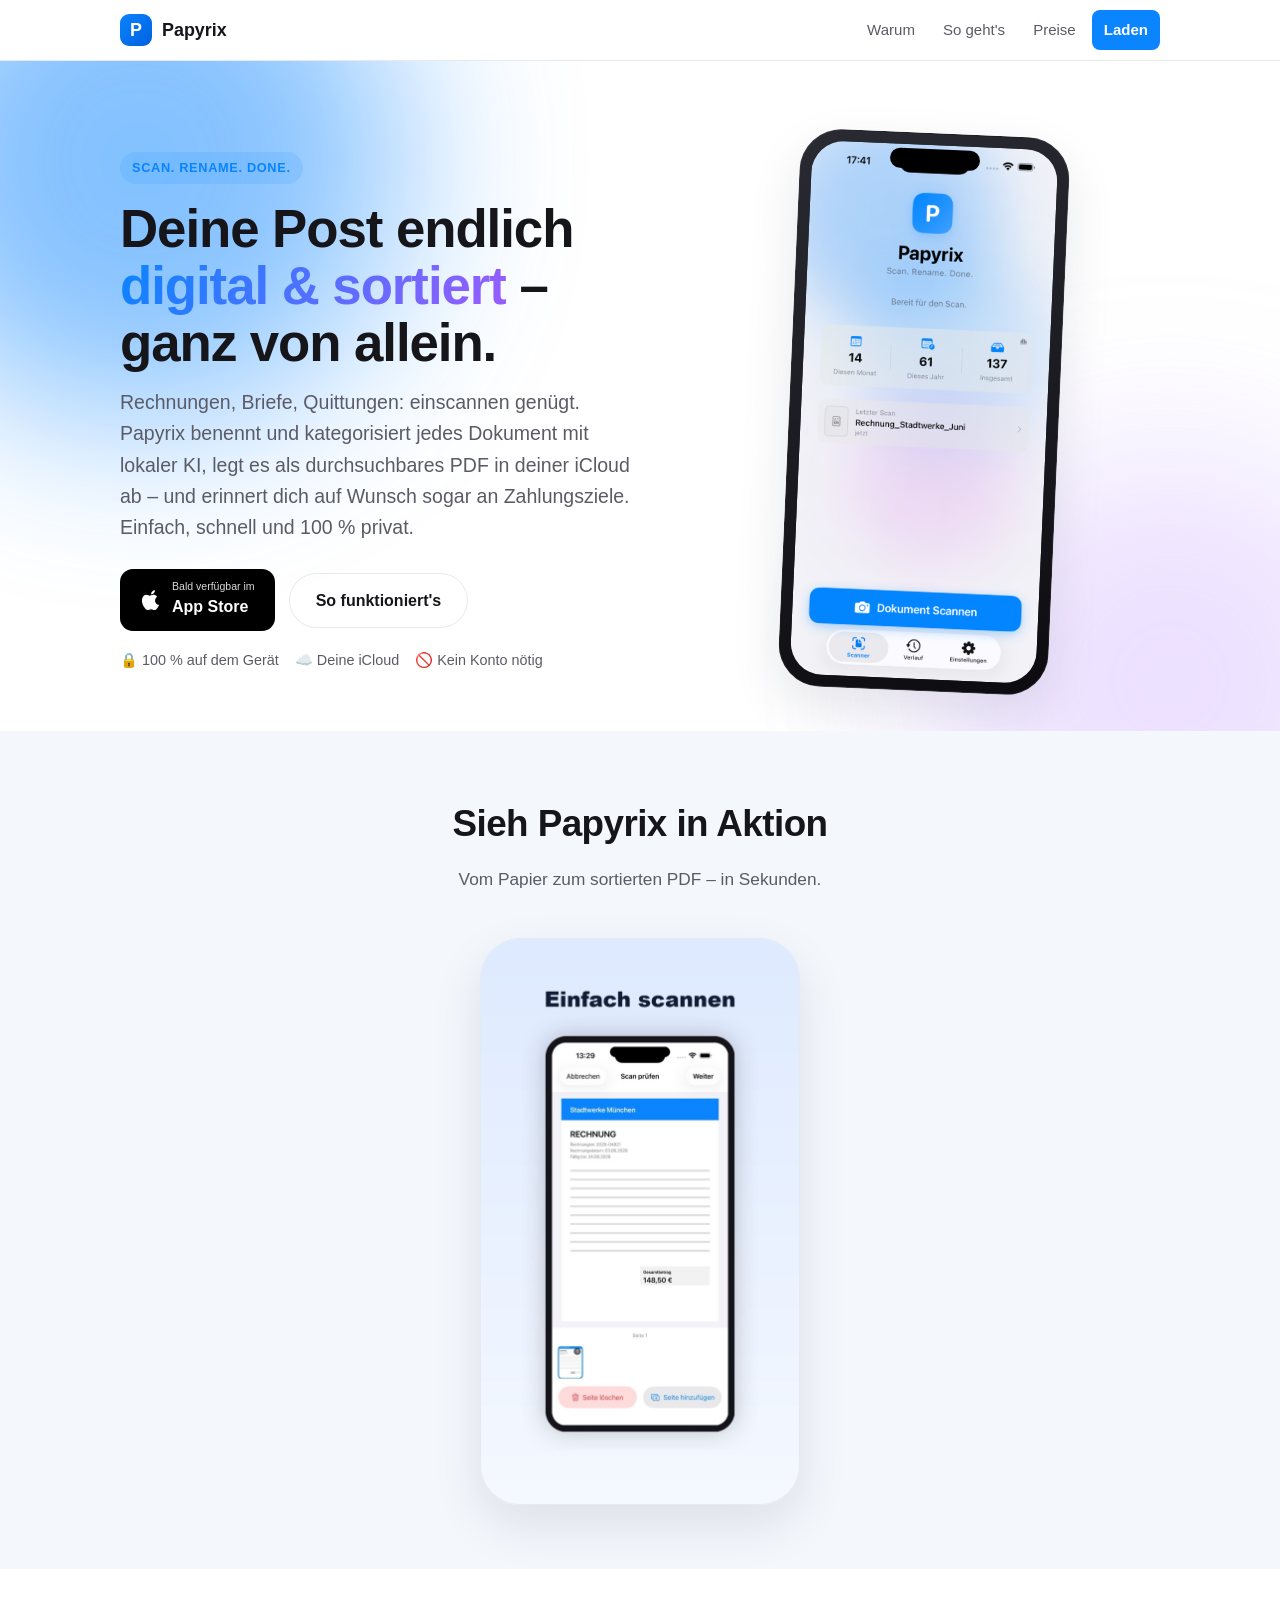
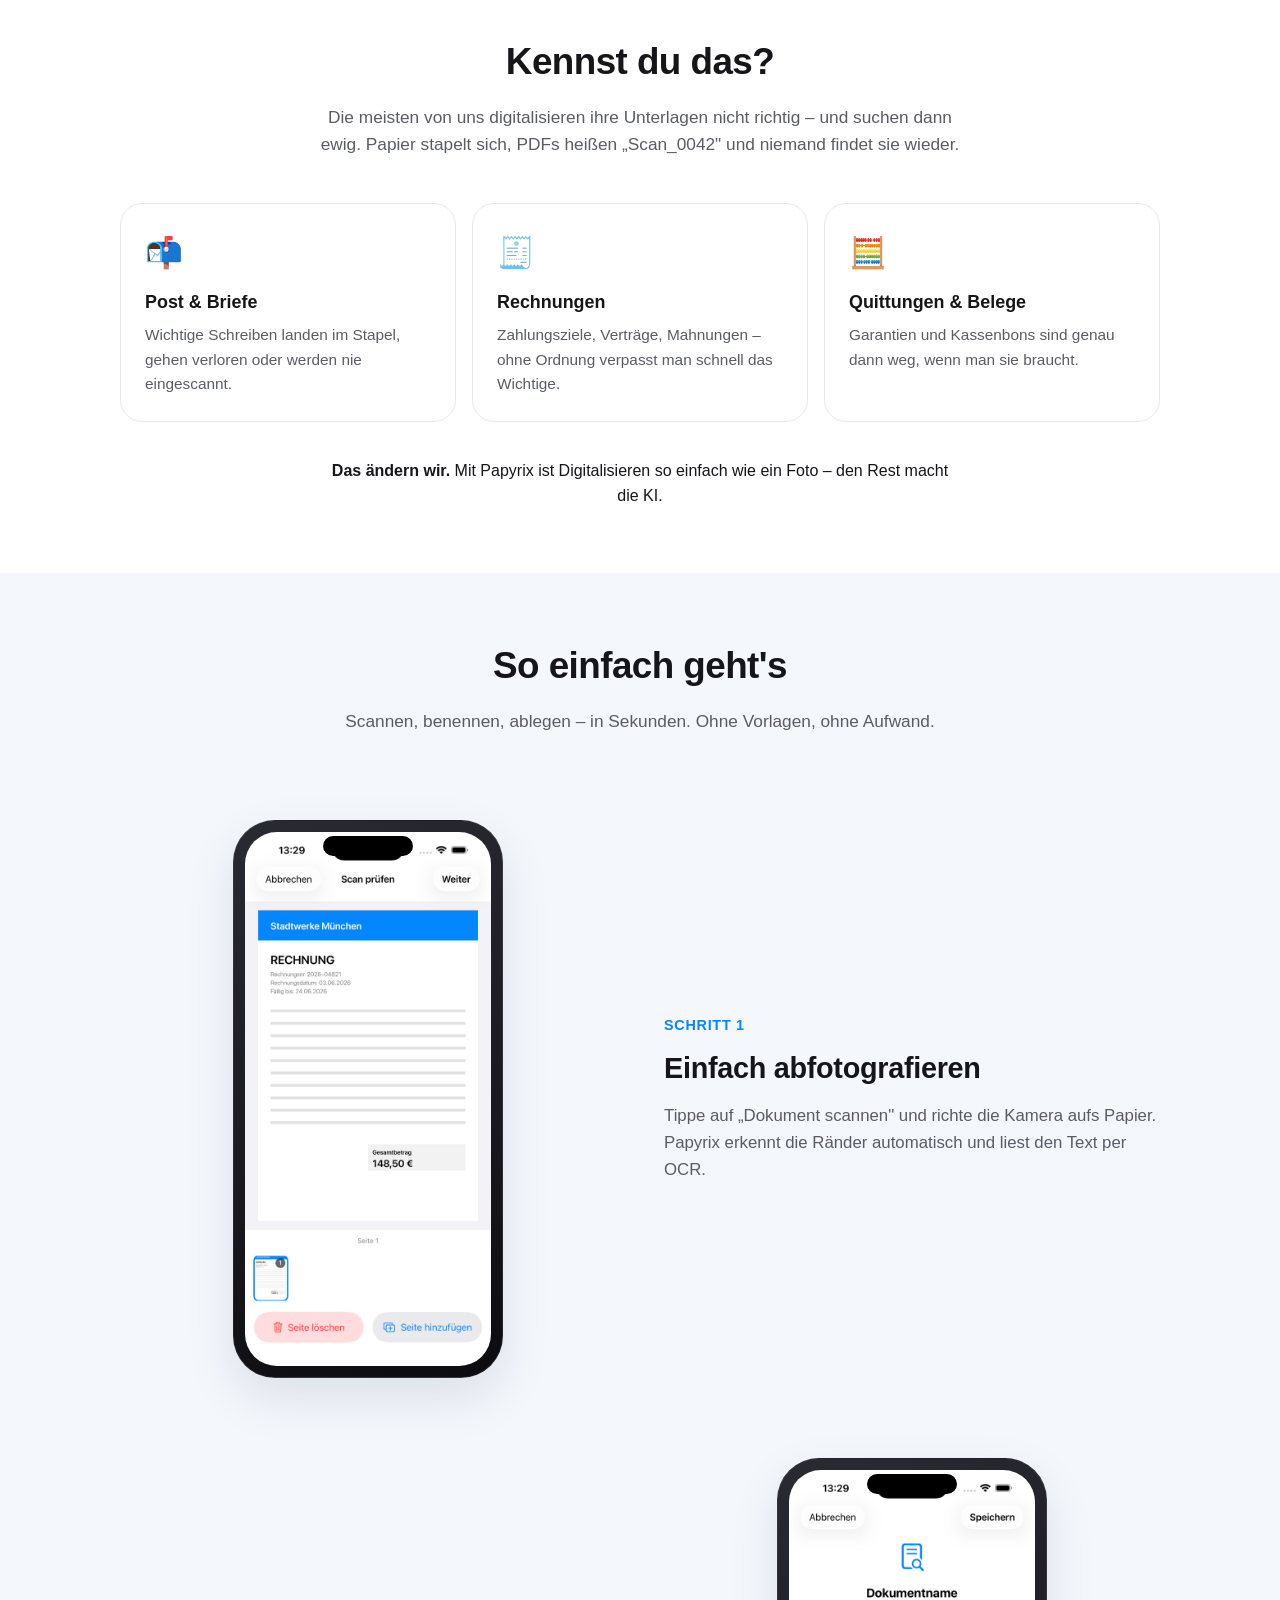
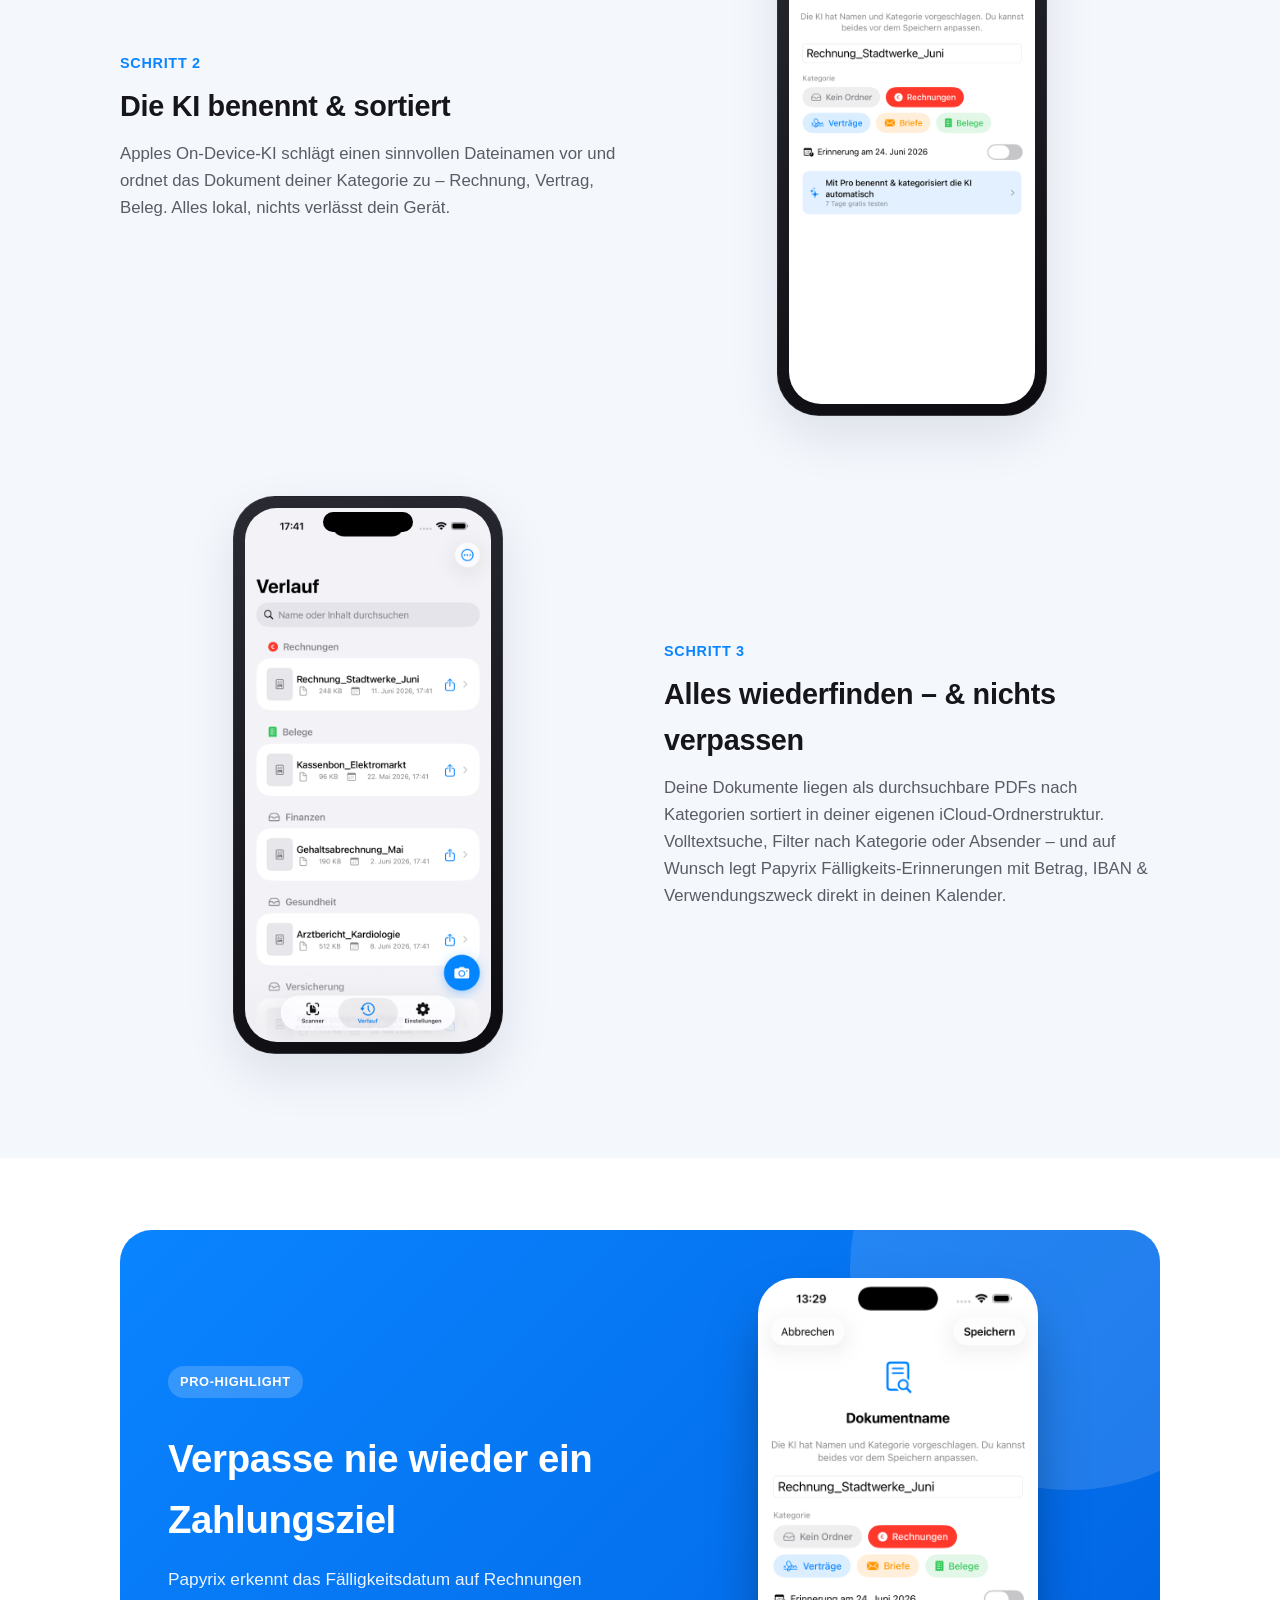
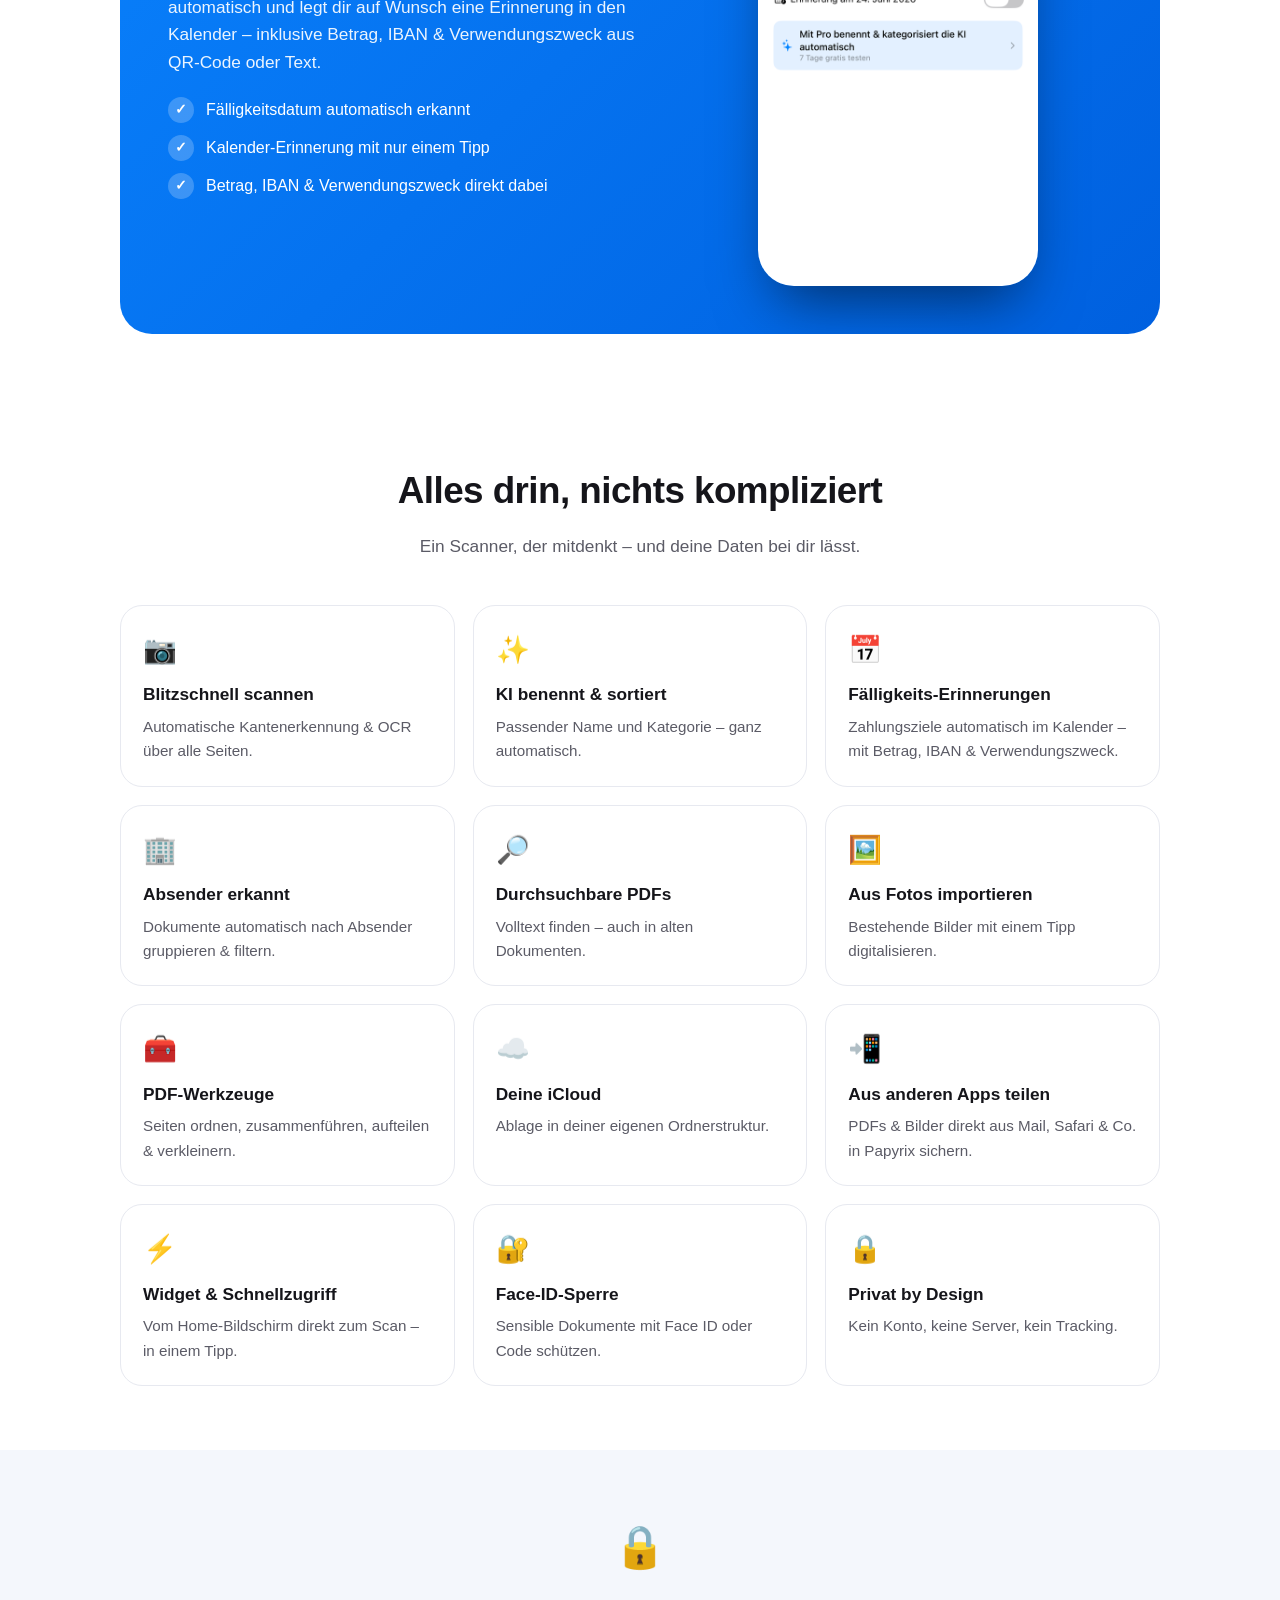
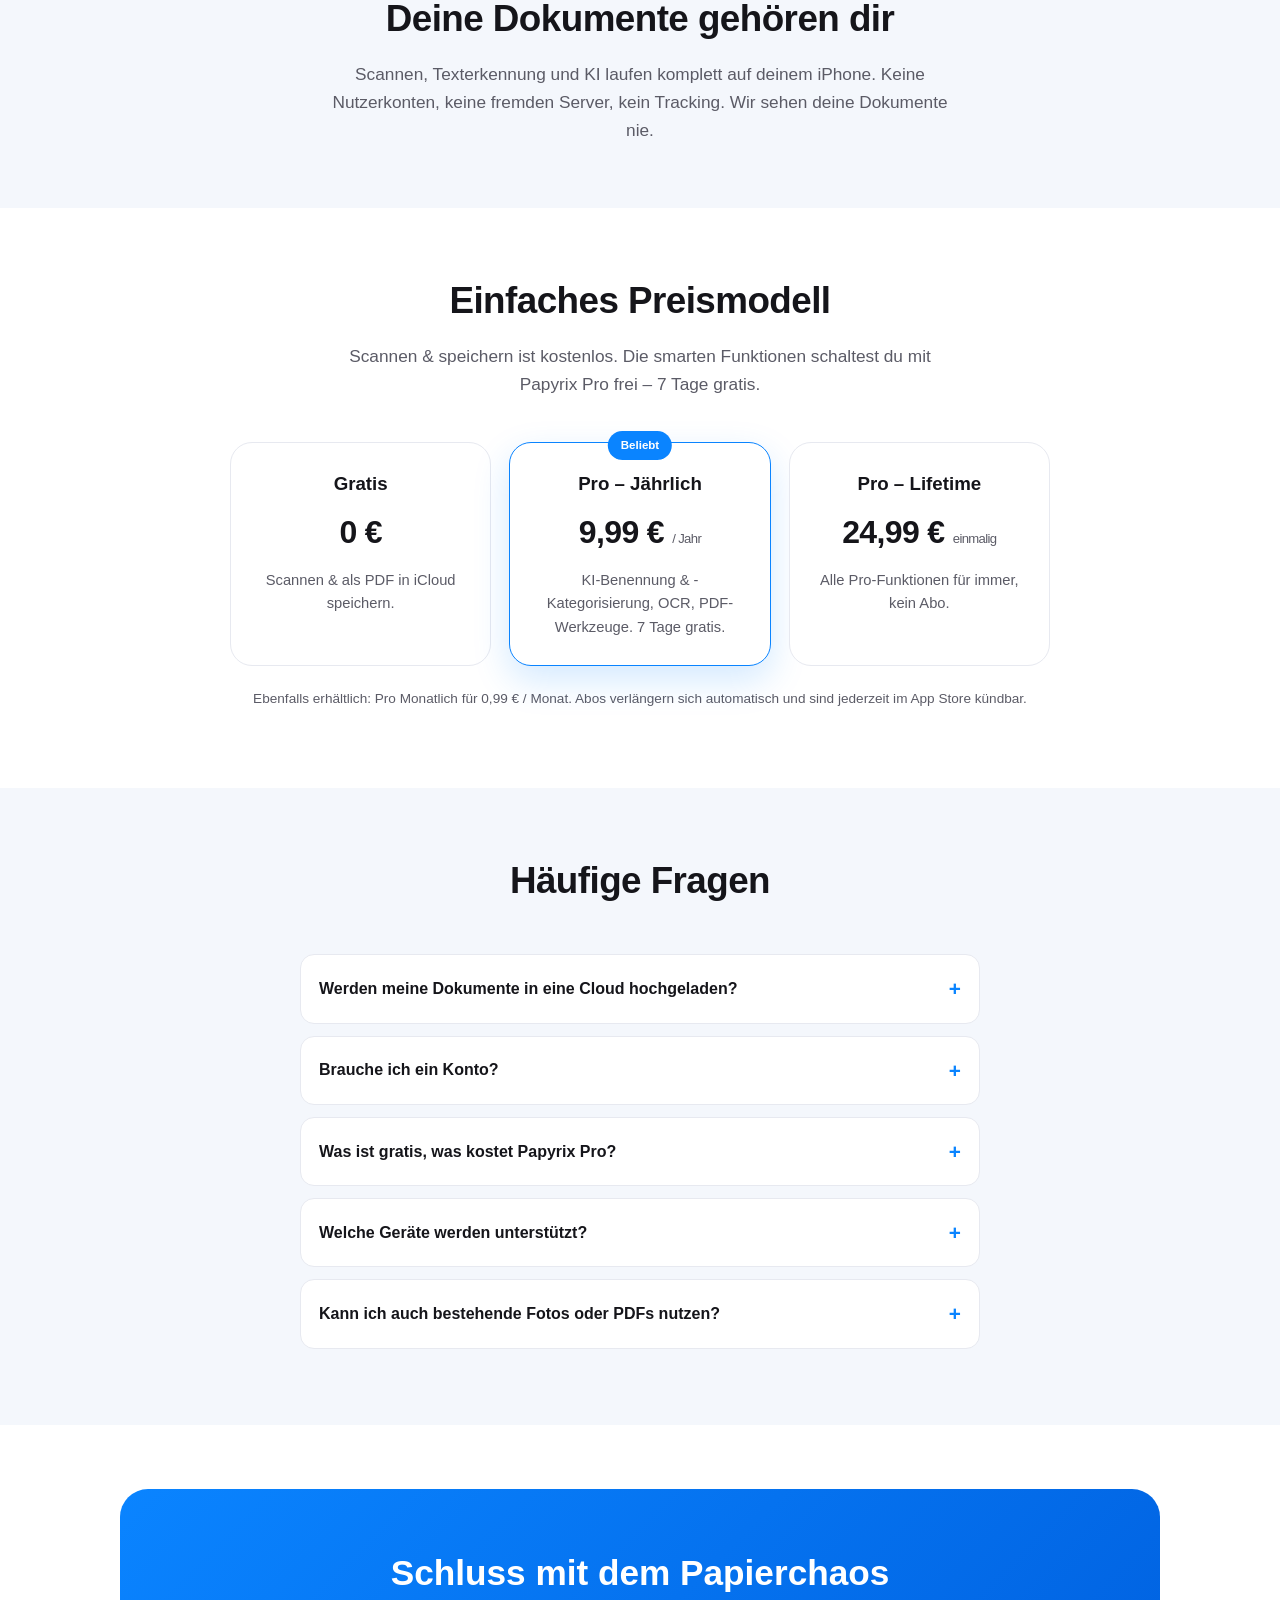
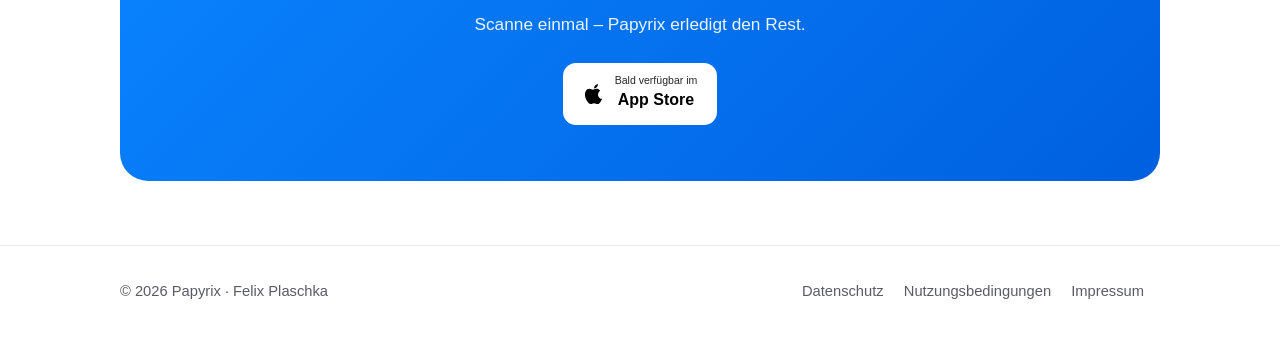
==== commit 7762587e: "Webseite: Pro-Highlight-Banner für Fälligkeits-Erinnerung Eyecatcher-Band (Akzent-Gradient) zwischen" ====
--- a/index.html
+++ b/index.html
@@ -122,6 +122,27 @@
     </div>
   </section>
 
+  <!-- SPOTLIGHT: Fälligkeits-Erinnerung -->
+  <section class="section">
+    <div class="wrap">
+      <div class="spotlight reveal">
+        <div class="s-copy">
+          <span class="eyebrow">Pro-Highlight</span>
+          <h2>Verpasse nie wieder ein Zahlungsziel</h2>
+          <p>Papyrix erkennt das Fälligkeitsdatum auf Rechnungen automatisch und legt dir auf Wunsch eine Erinnerung in den Kalender – inklusive Betrag, IBAN &amp; Verwendungszweck aus QR-Code oder Text.</p>
+          <ul>
+            <li><b>✓</b><span>Fälligkeitsdatum automatisch erkannt</span></li>
+            <li><b>✓</b><span>Kalender-Erinnerung mit nur einem Tipp</span></li>
+            <li><b>✓</b><span>Betrag, IBAN &amp; Verwendungszweck direkt dabei</span></li>
+          </ul>
+        </div>
+        <div class="s-shot">
+          <img src="assets/09-kategorie.png" alt="Speichern-Ansicht mit Fälligkeits-Erinnerung am 24. Juni 2026" loading="lazy" width="600" height="1303">
+        </div>
+      </div>
+    </div>
+  </section>
+
   <!-- FEATURES -->
   <section class="section">
     <div class="wrap">
--- a/styles.css
+++ b/styles.css
@@ -210,3 +210,23 @@
 .reveal { opacity: 0; transform: translateY(18px); transition: opacity .6s ease, transform .6s ease; }
 .reveal.in { opacity: 1; transform: none; }
 @media (prefers-reduced-motion: reduce){ .reveal { opacity: 1; transform: none; transition: none; } }
+
+/* Pro-Highlight: Fälligkeits-Erinnerung */
+.spotlight{display:grid;grid-template-columns:1.05fr .95fr;gap:44px;align-items:center;
+  background:linear-gradient(135deg,var(--accent),var(--accent-dark));color:#fff;
+  border-radius:32px;padding:48px;margin:8px 0 0;overflow:hidden;position:relative;}
+.spotlight::before{content:"";position:absolute;width:440px;height:440px;border-radius:50%;
+  background:rgba(255,255,255,.12);top:-180px;right:-130px;}
+.spotlight .s-copy{position:relative;z-index:1;}
+.spotlight .eyebrow{background:rgba(255,255,255,.18);color:#fff;}
+.spotlight h2{color:#fff;font-size:clamp(1.6rem,3.4vw,2.4rem);margin:.35em 0 .4em;letter-spacing:-.01em;}
+.spotlight p{color:rgba(255,255,255,.92);font-size:1.08rem;margin:0 0 20px;}
+.spotlight ul{list-style:none;padding:0;margin:0;display:grid;gap:12px;}
+.spotlight li{display:flex;gap:12px;align-items:center;font-weight:500;}
+.spotlight li b{background:rgba(255,255,255,.22);width:26px;height:26px;border-radius:50%;
+  display:flex;align-items:center;justify-content:center;flex:0 0 26px;font-size:.85rem;}
+.spotlight .s-shot{display:flex;justify-content:center;position:relative;z-index:1;}
+.spotlight .s-shot img{width:280px;max-width:72%;border-radius:36px;
+  box-shadow:0 30px 60px -18px rgba(0,0,0,.55);}
+@media (max-width:820px){.spotlight{grid-template-columns:1fr;text-align:center;padding:36px 24px;}
+  .spotlight ul{text-align:left;max-width:340px;margin:0 auto;}}
